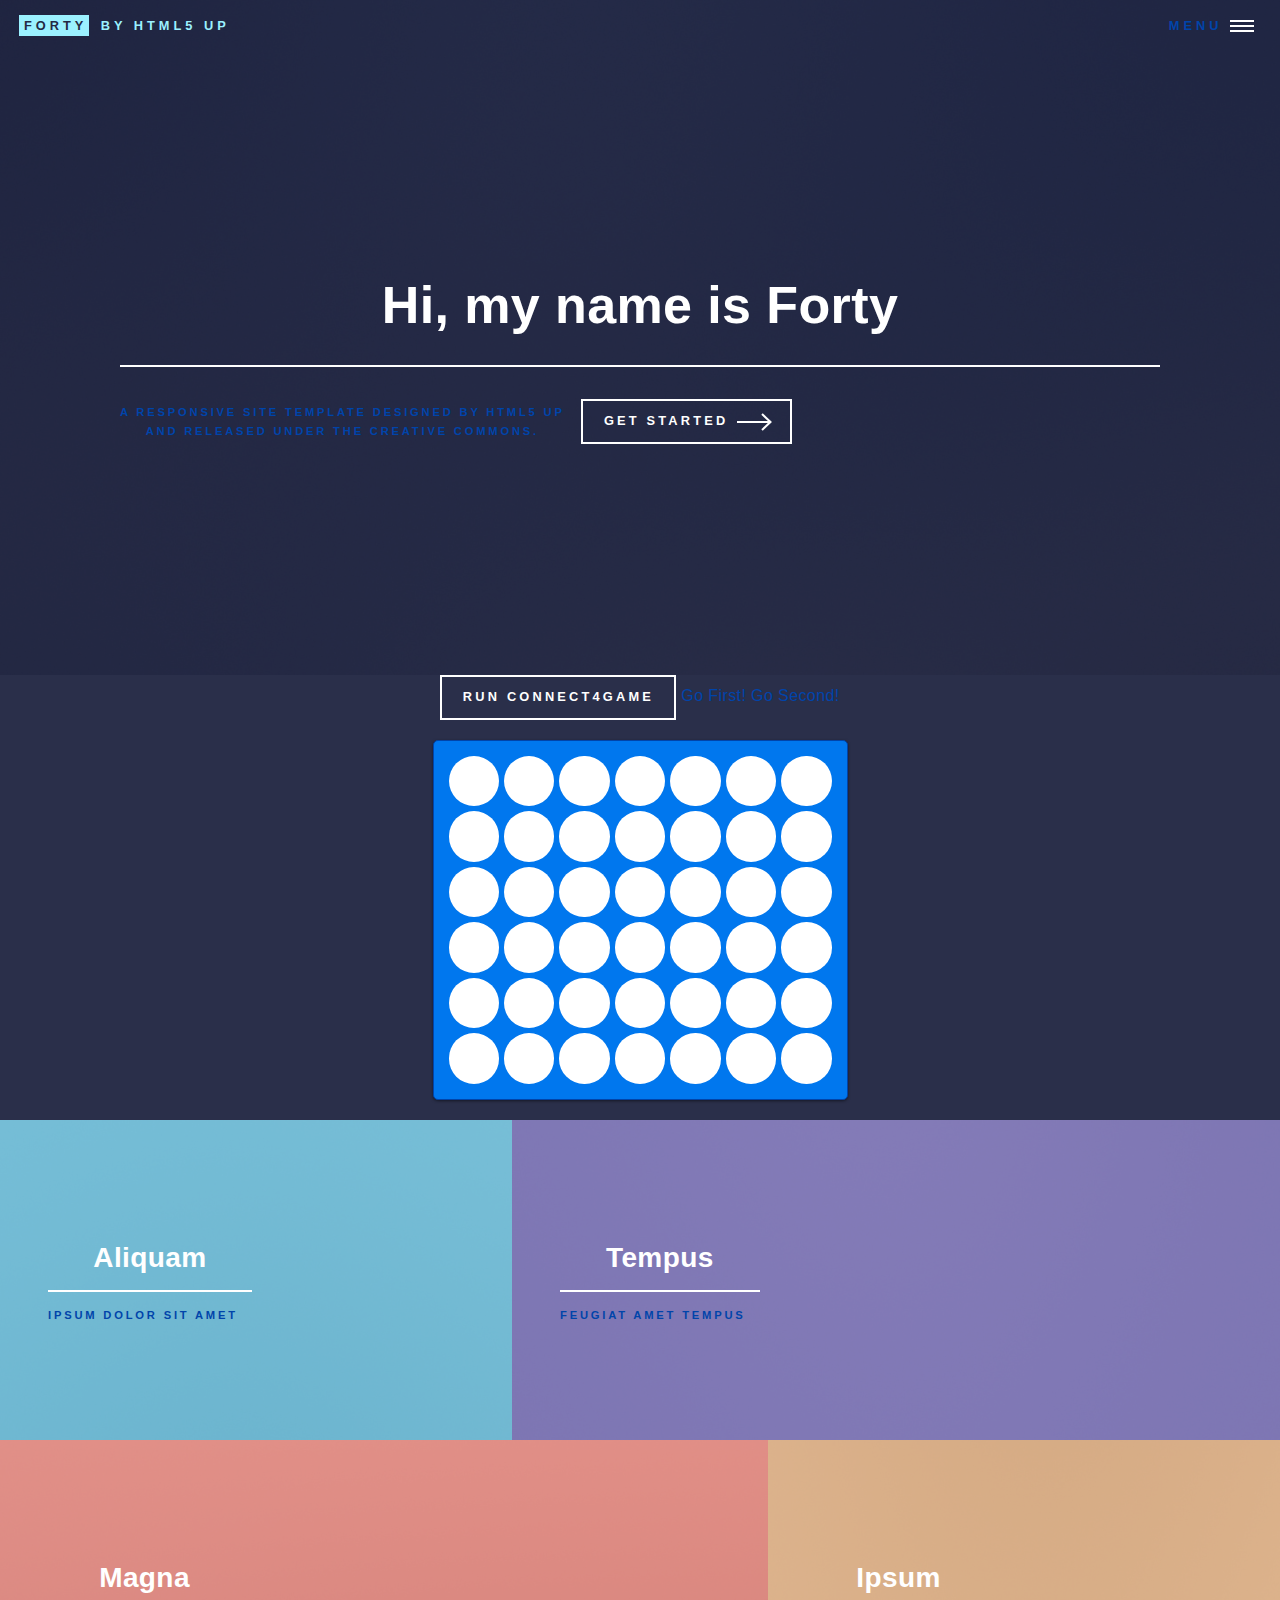
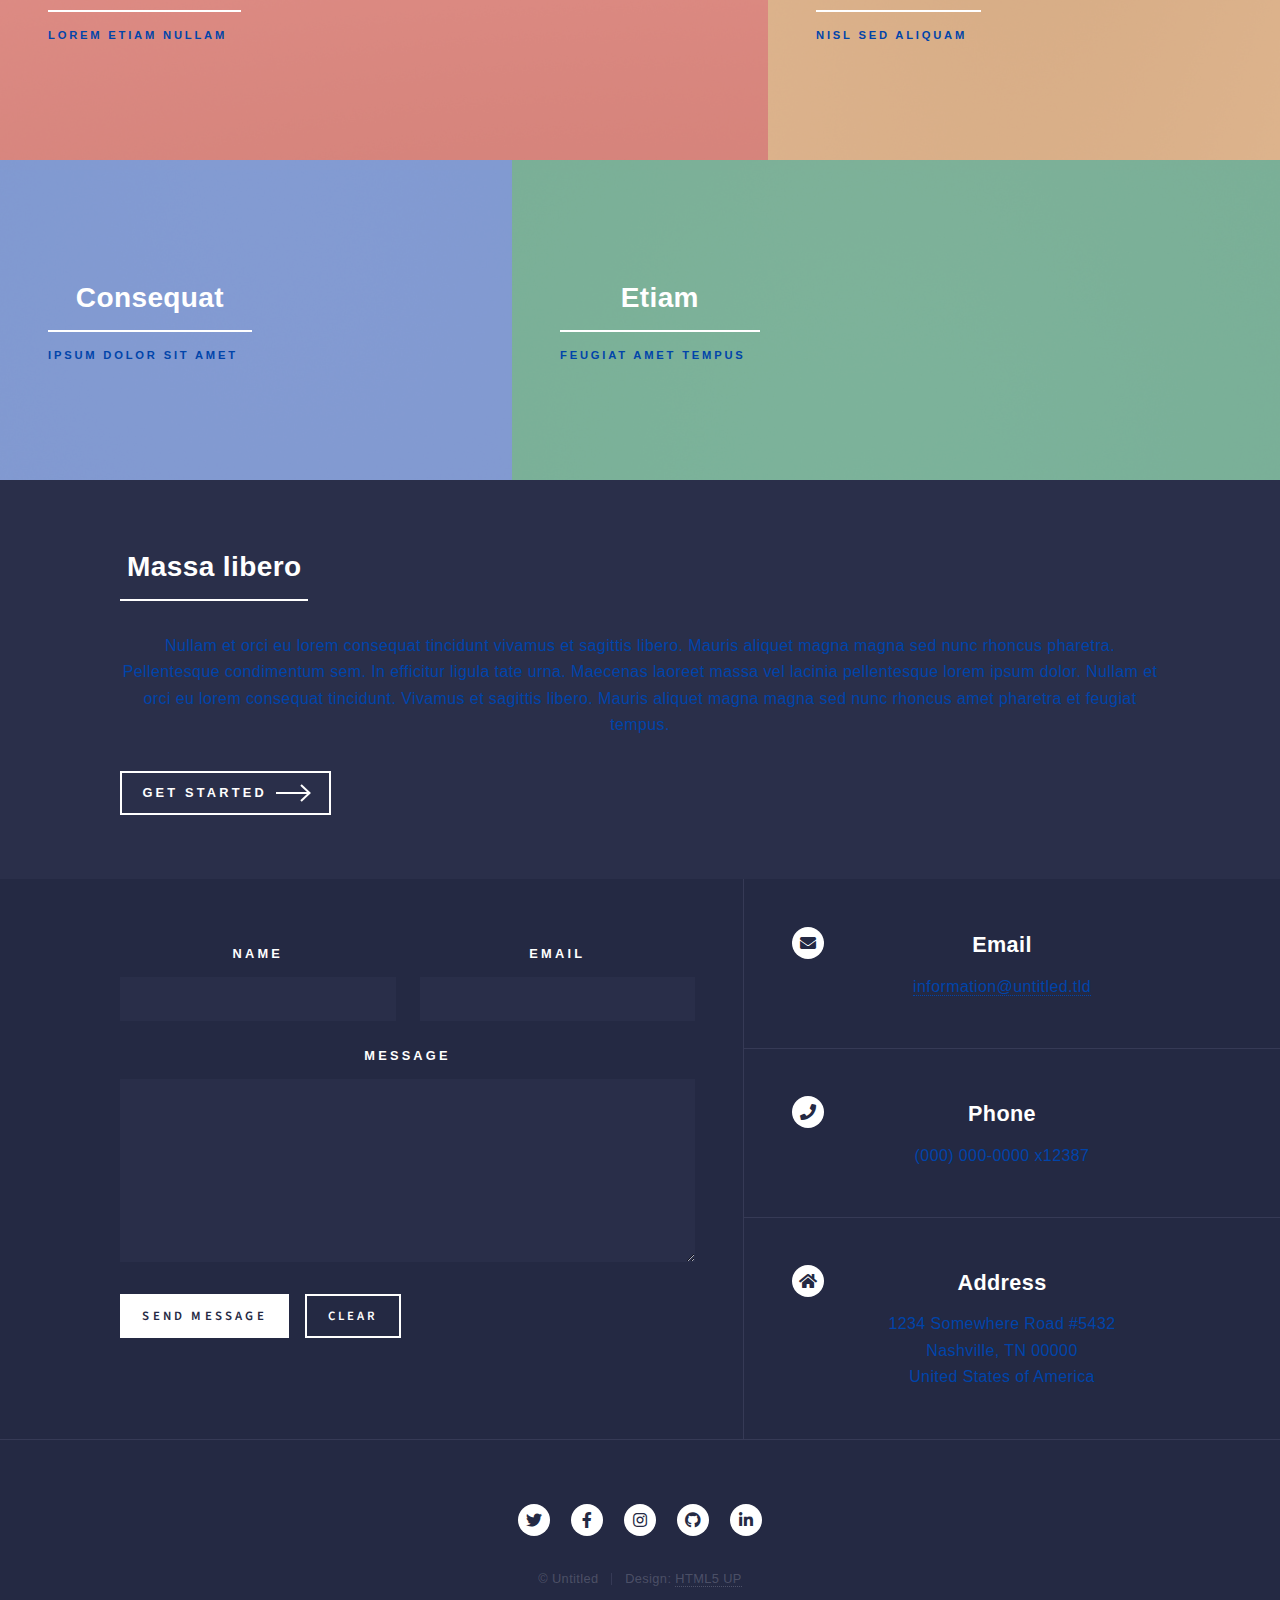
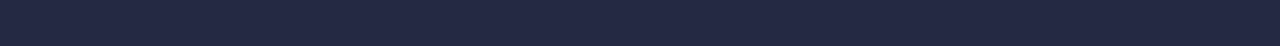
==== index.html @ 3d2efbec "trying to put connect4 in index too" ====
<!DOCTYPE HTML>
<!--
	Forty by HTML5 UP
	html5up.net | @ajlkn
	Free for personal and commercial use under the CCA 3.0 license (html5up.net/license)
-->
<html>
	<script type="text/javascript" src="connect4driver.js"></script>
	<script src="https://ajax.googleapis.com/ajax/libs/jquery/3.5.1/jquery.min.js"></script>
	<script> 
		$(function(){
		  $("#DivConnect4").load("connect4driver.html"); 
		});
		</script> 
	<head>
		<title>Forty by HTML5 UP</title>
		<meta charset="utf-8" />
		<meta name="viewport" content="width=device-width, initial-scale=1, user-scalable=no" />
		<link rel="stylesheet" href="assets/css/main.css" />
		<noscript><link rel="stylesheet" href="assets/css/noscript.css" /></noscript>
	</head>
	<body class="is-preload">

		<!-- Wrapper -->
			<div id="wrapper">

				<!-- Header -->
					<header id="header" class="alt">
						<a href="index.html" class="logo"><strong>Forty</strong> <span>by HTML5 UP</span></a>
						<nav>
							<a href="#menu">Menu</a>
						</nav>
					</header>

				<!-- Menu -->
					<nav id="menu">
						<ul class="links">
							<li><a href="index.html">Home</a></li>
							<li><a href="landing.html">Landing</a></li>
							<li><a href="generic.html">Generic</a></li>
							<li><a href="elements.html">Elements</a></li>
							<li><a href="connect4driver.html">Connect4</a></li>
						</ul>
						<ul class="actions stacked">
							<li><a href="#" class="button primary fit">Get Started</a></li>
							<li><a href="#" class="button fit">Log In</a></li>
						</ul>
					</nav>

				<!-- Banner -->
					<section id="banner" class="major">
						<div class="inner">
							<header class="major">
								<h1>Hi, my name is Forty</h1>
							</header>
							<div class="content">
								<p>A responsive site template designed by HTML5 UP<br />
								and released under the Creative Commons.</p>
								<ul class="actions">
									<li><a href="#one" class="button next scrolly">Get Started</a></li>
								</ul>
							</div>
						</div>
					</section>

				<!-- Main -->
					<div id="main">
						<div id="DivConnect4"></div>

						<!-- One -->
							<section id="one" class="tiles">
								<article>
									<span class="image">
										<img src="images/pic01.jpg" alt="" />
									</span>
									<header class="major">
										<h3><a href="landing.html" class="link">Aliquam</a></h3>
										<p>Ipsum dolor sit amet</p>
									</header>
								</article>
								<article>
									<span class="image">
										<img src="images/pic02.jpg" alt="" />
									</span>
									<header class="major">
										<h3><a href="landing.html" class="link">Tempus</a></h3>
										<p>feugiat amet tempus</p>
									</header>
								</article>
								<article>
									<span class="image">
										<img src="images/pic03.jpg" alt="" />
									</span>
									<header class="major">
										<h3><a href="landing.html" class="link">Magna</a></h3>
										<p>Lorem etiam nullam</p>
									</header>
								</article>
								<article>
									<span class="image">
										<img src="images/pic04.jpg" alt="" />
									</span>
									<header class="major">
										<h3><a href="landing.html" class="link">Ipsum</a></h3>
										<p>Nisl sed aliquam</p>
									</header>
								</article>
								<article>
									<span class="image">
										<img src="images/pic05.jpg" alt="" />
									</span>
									<header class="major">
										<h3><a href="landing.html" class="link">Consequat</a></h3>
										<p>Ipsum dolor sit amet</p>
									</header>
								</article>
								<article>
									<span class="image">
										<img src="images/pic06.jpg" alt="" />
									</span>
									<header class="major">
										<h3><a href="landing.html" class="link">Etiam</a></h3>
										<p>Feugiat amet tempus</p>
									</header>
								</article>
							</section>

						<!-- Two -->
							<section id="two">
								<div class="inner">
									<header class="major">
										<h2>Massa libero</h2>
									</header>
									<p>Nullam et orci eu lorem consequat tincidunt vivamus et sagittis libero. Mauris aliquet magna magna sed nunc rhoncus pharetra. Pellentesque condimentum sem. In efficitur ligula tate urna. Maecenas laoreet massa vel lacinia pellentesque lorem ipsum dolor. Nullam et orci eu lorem consequat tincidunt. Vivamus et sagittis libero. Mauris aliquet magna magna sed nunc rhoncus amet pharetra et feugiat tempus.</p>
									<ul class="actions">
										<li><a href="landing.html" class="button next">Get Started</a></li>
									</ul>
								</div>
							</section>

					</div>

				<!-- Contact -->
					<section id="contact">
						<div class="inner">
							<section>
								<form method="post" action="#">
									<div class="fields">
										<div class="field half">
											<label for="name">Name</label>
											<input type="text" name="name" id="name" />
										</div>
										<div class="field half">
											<label for="email">Email</label>
											<input type="text" name="email" id="email" />
										</div>
										<div class="field">
											<label for="message">Message</label>
											<textarea name="message" id="message" rows="6"></textarea>
										</div>
									</div>
									<ul class="actions">
										<li><input type="submit" value="Send Message" class="primary" /></li>
										<li><input type="reset" value="Clear" /></li>
									</ul>
								</form>
							</section>
							<section class="split">
								<section>
									<div class="contact-method">
										<span class="icon solid alt fa-envelope"></span>
										<h3>Email</h3>
										<a href="#">information@untitled.tld</a>
									</div>
								</section>
								<section>
									<div class="contact-method">
										<span class="icon solid alt fa-phone"></span>
										<h3>Phone</h3>
										<span>(000) 000-0000 x12387</span>
									</div>
								</section>
								<section>
									<div class="contact-method">
										<span class="icon solid alt fa-home"></span>
										<h3>Address</h3>
										<span>1234 Somewhere Road #5432<br />
										Nashville, TN 00000<br />
										United States of America</span>
									</div>
								</section>
							</section>
						</div>
					</section>

				<!-- Footer -->
					<footer id="footer">
						<div class="inner">
							<ul class="icons">
								<li><a href="#" class="icon brands alt fa-twitter"><span class="label">Twitter</span></a></li>
								<li><a href="#" class="icon brands alt fa-facebook-f"><span class="label">Facebook</span></a></li>
								<li><a href="#" class="icon brands alt fa-instagram"><span class="label">Instagram</span></a></li>
								<li><a href="#" class="icon brands alt fa-github"><span class="label">GitHub</span></a></li>
								<li><a href="#" class="icon brands alt fa-linkedin-in"><span class="label">LinkedIn</span></a></li>
							</ul>
							<ul class="copyright">
								<li>&copy; Untitled</li><li>Design: <a href="https://html5up.net">HTML5 UP</a></li>
							</ul>
						</div>
					</footer>

			</div>

		<!-- Scripts -->
			<script src="assets/js/jquery.min.js"></script>
			<script src="assets/js/jquery.scrolly.min.js"></script>
			<script src="assets/js/jquery.scrollex.min.js"></script>
			<script src="assets/js/browser.min.js"></script>
			<script src="assets/js/breakpoints.min.js"></script>
			<script src="assets/js/util.js"></script>
			<script src="assets/js/main.js"></script>

	</body>
</html>
---- assets/css/main.css ----
@import url(fontawesome-all.min.css);
@import url("https://fonts.googleapis.com/css?family=Source+Sans+Pro:300,300italic,600,600italic");

/*
	Forty by HTML5 UP
	html5up.net | @ajlkn
	Free for personal and commercial use under the CCA 3.0 license (html5up.net/license)
*/

html, body, div, span, applet, object,
iframe, h1, h2, h3, h4, h5, h6, p, blockquote,
pre, a, abbr, acronym, address, big, cite,
code, del, dfn, em, img, ins, kbd, q, s, samp,
small, strike, strong, sub, sup, tt, var, b,
u, i, center, dl, dt, dd, ol, ul, li, fieldset,
form, label, legend, table, caption, tbody,
tfoot, thead, tr, th, td, article, aside,
canvas, details, embed, figure, figcaption,
footer, header, hgroup, menu, nav, output, ruby,
section, summary, time, mark, audio, video {
	margin: 0;
	padding: 0;
	border: 0;
	font-size: 100%;
	font: inherit;
	vertical-align: baseline;}

article, aside, details, figcaption, figure,
footer, header, hgroup, menu, nav, section {
	display: block;}

body {
	line-height: 1;
}

ol, ul {
	list-style: none;
}

blockquote, q {
	quotes: none;
}

	blockquote:before, blockquote:after, q:before, q:after {
		content: '';
		content: none;
	}

table {
	border-collapse: collapse;
	border-spacing: 0;
}

body {
	-webkit-text-size-adjust: none;
}

mark {
	background-color: transparent;
	color: inherit;
}

input::-moz-focus-inner {
	border: 0;
	padding: 0;
}

input, select, textarea {
	-moz-appearance: none;
	-webkit-appearance: none;
	-ms-appearance: none;
	appearance: none;
}

/* Basic */

	@-ms-viewport {
		width: device-width;
	}

	body {
		-ms-overflow-style: scrollbar;
	}

	@media screen and (max-width: 480px) {

		html, body {
			min-width: 320px;
		}

	}

	html {
		box-sizing: border-box;
	}

	*, *:before, *:after {
		box-sizing: inherit;
	}

	body {
		background: #242943;
	}

		body.is-preload *, body.is-preload *:before, body.is-preload *:after {
			-moz-animation: none !important;
			-webkit-animation: none !important;
			-ms-animation: none !important;
			animation: none !important;
			-moz-transition: none !important;
			-webkit-transition: none !important;
			-ms-transition: none !important;
			transition: none !important;
		}

/* Type */

	body, input, select, textarea {
		color: #ffffff;
		font-family: "Source Sans Pro", Helvetica, sans-serif;
		font-size: 17pt;
		font-weight: 300;
		letter-spacing: 0.025em;
		line-height: 1.65;
	}

		@media screen and (max-width: 1680px) {

			body, input, select, textarea {
				font-size: 14pt;
			}

		}

		@media screen and (max-width: 1280px) {

			body, input, select, textarea {
				font-size: 12pt;
			}

		}

		@media screen and (max-width: 360px) {

			body, input, select, textarea {
				font-size: 11pt;
			}

		}

	a {
		-moz-transition: color 0.2s ease-in-out, border-bottom-color 0.2s ease-in-out;
		-webkit-transition: color 0.2s ease-in-out, border-bottom-color 0.2s ease-in-out;
		-ms-transition: color 0.2s ease-in-out, border-bottom-color 0.2s ease-in-out;
		transition: color 0.2s ease-in-out, border-bottom-color 0.2s ease-in-out;
		border-bottom: dotted 1px;
		color: inherit;
		text-decoration: none;
	}

		a:hover {
			border-bottom-color: transparent;
			color: #9bf1ff !important;
		}

		a:active {
			color: #53e3fb !important;
		}

	strong, b {
		color: #ffffff;
		font-weight: 600;
	}

	em, i {
		font-style: italic;
	}

	p {
		margin: 0 0 2em 0;
	}

	h1, h2, h3, h4, h5, h6 {
		color: #ffffff;
		font-weight: 600;
		line-height: 1.65;
		margin: 0 0 1em 0;
	}

		h1 a, h2 a, h3 a, h4 a, h5 a, h6 a {
			color: inherit;
			border-bottom: 0;
		}

	h1 {
		font-size: 2.5em;
	}

	h2 {
		font-size: 1.75em;
	}

	h3 {
		font-size: 1.35em;
	}

	h4 {
		font-size: 1.1em;
	}

	h5 {
		font-size: 0.9em;
	}

	h6 {
		font-size: 0.7em;
	}

	@media screen and (max-width: 736px) {

		h1 {
			font-size: 2em;
		}

		h2 {
			font-size: 1.5em;
		}

		h3 {
			font-size: 1.25em;
		}

	}

	sub {
		font-size: 0.8em;
		position: relative;
		top: 0.5em;
	}

	sup {
		font-size: 0.8em;
		position: relative;
		top: -0.5em;
	}

	blockquote {
		border-left: solid 4px rgba(212, 212, 255, 0.1);
		font-style: italic;
		margin: 0 0 2em 0;
		padding: 0.5em 0 0.5em 2em;
	}

	code {
		background: rgba(212, 212, 255, 0.035);
		font-family: "Courier New", monospace;
		font-size: 0.9em;
		margin: 0 0.25em;
		padding: 0.25em 0.65em;
	}

	pre {
		-webkit-overflow-scrolling: touch;
		font-family: "Courier New", monospace;
		font-size: 0.9em;
		margin: 0 0 2em 0;
	}

		pre code {
			display: block;
			line-height: 1.75;
			padding: 1em 1.5em;
			overflow-x: auto;
		}

	hr {
		border: 0;
		border-bottom: solid 1px rgba(212, 212, 255, 0.1);
		margin: 2em 0;
	}

		hr.major {
			margin: 3em 0;
		}

	.align-left {
		text-align: left;
	}

	.align-center {
		text-align: center;
	}

	.align-right {
		text-align: right;
	}

/* Row */

	.row {
		display: flex;
		flex-wrap: wrap;
		box-sizing: border-box;
		align-items: stretch;
	}

		.row > * {
			box-sizing: border-box;
		}

		.row.gtr-uniform > * > :last-child {
			margin-bottom: 0;
		}

		.row.aln-left {
			justify-content: flex-start;
		}

		.row.aln-center {
			justify-content: center;
		}

		.row.aln-right {
			justify-content: flex-end;
		}

		.row.aln-top {
			align-items: flex-start;
		}

		.row.aln-middle {
			align-items: center;
		}

		.row.aln-bottom {
			align-items: flex-end;
		}

		.row > .imp {
			order: -1;
		}

		.row > .col-1 {
			width: 8.33333%;
		}

		.row > .off-1 {
			margin-left: 8.33333%;
		}

		.row > .col-2 {
			width: 16.66667%;
		}

		.row > .off-2 {
			margin-left: 16.66667%;
		}

		.row > .col-3 {
			width: 25%;
		}

		.row > .off-3 {
			margin-left: 25%;
		}

		.row > .col-4 {
			width: 33.33333%;
		}

		.row > .off-4 {
			margin-left: 33.33333%;
		}

		.row > .col-5 {
			width: 41.66667%;
		}

		.row > .off-5 {
			margin-left: 41.66667%;
		}

		.row > .col-6 {
			width: 50%;
		}

		.row > .off-6 {
			margin-left: 50%;
		}

		.row > .col-7 {
			width: 58.33333%;
		}

		.row > .off-7 {
			margin-left: 58.33333%;
		}

		.row > .col-8 {
			width: 66.66667%;
		}

		.row > .off-8 {
			margin-left: 66.66667%;
		}

		.row > .col-9 {
			width: 75%;
		}

		.row > .off-9 {
			margin-left: 75%;
		}

		.row > .col-10 {
			width: 83.33333%;
		}

		.row > .off-10 {
			margin-left: 83.33333%;
		}

		.row > .col-11 {
			width: 91.66667%;
		}

		.row > .off-11 {
			margin-left: 91.66667%;
		}

		.row > .col-12 {
			width: 100%;
		}

		.row > .off-12 {
			margin-left: 100%;
		}

		.row.gtr-0 {
			margin-top: 0;
			margin-left: 0em;
		}

			.row.gtr-0 > * {
				padding: 0 0 0 0em;
			}

			.row.gtr-0.gtr-uniform {
				margin-top: 0em;
			}

				.row.gtr-0.gtr-uniform > * {
					padding-top: 0em;
				}

		.row.gtr-25 {
			margin-top: 0;
			margin-left: -0.5em;
		}

			.row.gtr-25 > * {
				padding: 0 0 0 0.5em;
			}

			.row.gtr-25.gtr-uniform {
				margin-top: -0.5em;
			}

				.row.gtr-25.gtr-uniform > * {
					padding-top: 0.5em;
				}

		.row.gtr-50 {
			margin-top: 0;
			margin-left: -1em;
		}

			.row.gtr-50 > * {
				padding: 0 0 0 1em;
			}

			.row.gtr-50.gtr-uniform {
				margin-top: -1em;
			}

				.row.gtr-50.gtr-uniform > * {
					padding-top: 1em;
				}

		.row {
			margin-top: 0;
			margin-left: -2em;
		}

			.row > * {
				padding: 0 0 0 2em;
			}

			.row.gtr-uniform {
				margin-top: -2em;
			}

				.row.gtr-uniform > * {
					padding-top: 2em;
				}

		.row.gtr-150 {
			margin-top: 0;
			margin-left: -3em;
		}

			.row.gtr-150 > * {
				padding: 0 0 0 3em;
			}

			.row.gtr-150.gtr-uniform {
				margin-top: -3em;
			}

				.row.gtr-150.gtr-uniform > * {
					padding-top: 3em;
				}

		.row.gtr-200 {
			margin-top: 0;
			margin-left: -4em;
		}

			.row.gtr-200 > * {
				padding: 0 0 0 4em;
			}

			.row.gtr-200.gtr-uniform {
				margin-top: -4em;
			}

				.row.gtr-200.gtr-uniform > * {
					padding-top: 4em;
				}

		@media screen and (max-width: 1680px) {

			.row {
				display: flex;
				flex-wrap: wrap;
				box-sizing: border-box;
				align-items: stretch;
			}

				.row > * {
					box-sizing: border-box;
				}

				.row.gtr-uniform > * > :last-child {
					margin-bottom: 0;
				}

				.row.aln-left {
					justify-content: flex-start;
				}

				.row.aln-center {
					justify-content: center;
				}

				.row.aln-right {
					justify-content: flex-end;
				}

				.row.aln-top {
					align-items: flex-start;
				}

				.row.aln-middle {
					align-items: center;
				}

				.row.aln-bottom {
					align-items: flex-end;
				}

				.row > .imp-xlarge {
					order: -1;
				}

				.row > .col-1-xlarge {
					width: 8.33333%;
				}

				.row > .off-1-xlarge {
					margin-left: 8.33333%;
				}

				.row > .col-2-xlarge {
					width: 16.66667%;
				}

				.row > .off-2-xlarge {
					margin-left: 16.66667%;
				}

				.row > .col-3-xlarge {
					width: 25%;
				}

				.row > .off-3-xlarge {
					margin-left: 25%;
				}

				.row > .col-4-xlarge {
					width: 33.33333%;
				}

				.row > .off-4-xlarge {
					margin-left: 33.33333%;
				}

				.row > .col-5-xlarge {
					width: 41.66667%;
				}

				.row > .off-5-xlarge {
					margin-left: 41.66667%;
				}

				.row > .col-6-xlarge {
					width: 50%;
				}

				.row > .off-6-xlarge {
					margin-left: 50%;
				}

				.row > .col-7-xlarge {
					width: 58.33333%;
				}

				.row > .off-7-xlarge {
					margin-left: 58.33333%;
				}

				.row > .col-8-xlarge {
					width: 66.66667%;
				}

				.row > .off-8-xlarge {
					margin-left: 66.66667%;
				}

				.row > .col-9-xlarge {
					width: 75%;
				}

				.row > .off-9-xlarge {
					margin-left: 75%;
				}

				.row > .col-10-xlarge {
					width: 83.33333%;
				}

				.row > .off-10-xlarge {
					margin-left: 83.33333%;
				}

				.row > .col-11-xlarge {
					width: 91.66667%;
				}

				.row > .off-11-xlarge {
					margin-left: 91.66667%;
				}

				.row > .col-12-xlarge {
					width: 100%;
				}

				.row > .off-12-xlarge {
					margin-left: 100%;
				}

				.row.gtr-0 {
					margin-top: 0;
					margin-left: 0em;
				}

					.row.gtr-0 > * {
						padding: 0 0 0 0em;
					}

					.row.gtr-0.gtr-uniform {
						margin-top: 0em;
					}

						.row.gtr-0.gtr-uniform > * {
							padding-top: 0em;
						}

				.row.gtr-25 {
					margin-top: 0;
					margin-left: -0.5em;
				}

					.row.gtr-25 > * {
						padding: 0 0 0 0.5em;
					}

					.row.gtr-25.gtr-uniform {
						margin-top: -0.5em;
					}

						.row.gtr-25.gtr-uniform > * {
							padding-top: 0.5em;
						}

				.row.gtr-50 {
					margin-top: 0;
					margin-left: -1em;
				}

					.row.gtr-50 > * {
						padding: 0 0 0 1em;
					}

					.row.gtr-50.gtr-uniform {
						margin-top: -1em;
					}

						.row.gtr-50.gtr-uniform > * {
							padding-top: 1em;
						}

				.row {
					margin-top: 0;
					margin-left: -2em;
				}

					.row > * {
						padding: 0 0 0 2em;
					}

					.row.gtr-uniform {
						margin-top: -2em;
					}

						.row.gtr-uniform > * {
							padding-top: 2em;
						}

				.row.gtr-150 {
					margin-top: 0;
					margin-left: -3em;
				}

					.row.gtr-150 > * {
						padding: 0 0 0 3em;
					}

					.row.gtr-150.gtr-uniform {
						margin-top: -3em;
					}

						.row.gtr-150.gtr-uniform > * {
							padding-top: 3em;
						}

				.row.gtr-200 {
					margin-top: 0;
					margin-left: -4em;
				}

					.row.gtr-200 > * {
						padding: 0 0 0 4em;
					}

					.row.gtr-200.gtr-uniform {
						margin-top: -4em;
					}

						.row.gtr-200.gtr-uniform > * {
							padding-top: 4em;
						}

		}

		@media screen and (max-width: 1280px) {

			.row {
				display: flex;
				flex-wrap: wrap;
				box-sizing: border-box;
				align-items: stretch;
			}

				.row > * {
					box-sizing: border-box;
				}

				.row.gtr-uniform > * > :last-child {
					margin-bottom: 0;
				}

				.row.aln-left {
					justify-content: flex-start;
				}

				.row.aln-center {
					justify-content: center;
				}

				.row.aln-right {
					justify-content: flex-end;
				}

				.row.aln-top {
					align-items: flex-start;
				}

				.row.aln-middle {
					align-items: center;
				}

				.row.aln-bottom {
					align-items: flex-end;
				}

				.row > .imp-large {
					order: -1;
				}

				.row > .col-1-large {
					width: 8.33333%;
				}

				.row > .off-1-large {
					margin-left: 8.33333%;
				}

				.row > .col-2-large {
					width: 16.66667%;
				}

				.row > .off-2-large {
					margin-left: 16.66667%;
				}

				.row > .col-3-large {
					width: 25%;
				}

				.row > .off-3-large {
					margin-left: 25%;
				}

				.row > .col-4-large {
					width: 33.33333%;
				}

				.row > .off-4-large {
					margin-left: 33.33333%;
				}

				.row > .col-5-large {
					width: 41.66667%;
				}

				.row > .off-5-large {
					margin-left: 41.66667%;
				}

				.row > .col-6-large {
					width: 50%;
				}

				.row > .off-6-large {
					margin-left: 50%;
				}

				.row > .col-7-large {
					width: 58.33333%;
				}

				.row > .off-7-large {
					margin-left: 58.33333%;
				}

				.row > .col-8-large {
					width: 66.66667%;
				}

				.row > .off-8-large {
					margin-left: 66.66667%;
				}

				.row > .col-9-large {
					width: 75%;
				}

				.row > .off-9-large {
					margin-left: 75%;
				}

				.row > .col-10-large {
					width: 83.33333%;
				}

				.row > .off-10-large {
					margin-left: 83.33333%;
				}

				.row > .col-11-large {
					width: 91.66667%;
				}

				.row > .off-11-large {
					margin-left: 91.66667%;
				}

				.row > .col-12-large {
					width: 100%;
				}

				.row > .off-12-large {
					margin-left: 100%;
				}

				.row.gtr-0 {
					margin-top: 0;
					margin-left: 0em;
				}

					.row.gtr-0 > * {
						padding: 0 0 0 0em;
					}

					.row.gtr-0.gtr-uniform {
						margin-top: 0em;
					}

						.row.gtr-0.gtr-uniform > * {
							padding-top: 0em;
						}

				.row.gtr-25 {
					margin-top: 0;
					margin-left: -0.375em;
				}

					.row.gtr-25 > * {
						padding: 0 0 0 0.375em;
					}

					.row.gtr-25.gtr-uniform {
						margin-top: -0.375em;
					}

						.row.gtr-25.gtr-uniform > * {
							padding-top: 0.375em;
						}

				.row.gtr-50 {
					margin-top: 0;
					margin-left: -0.75em;
				}

					.row.gtr-50 > * {
						padding: 0 0 0 0.75em;
					}

					.row.gtr-50.gtr-uniform {
						margin-top: -0.75em;
					}

						.row.gtr-50.gtr-uniform > * {
							padding-top: 0.75em;
						}

				.row {
					margin-top: 0;
					margin-left: -1.5em;
				}

					.row > * {
						padding: 0 0 0 1.5em;
					}

					.row.gtr-uniform {
						margin-top: -1.5em;
					}

						.row.gtr-uniform > * {
							padding-top: 1.5em;
						}

				.row.gtr-150 {
					margin-top: 0;
					margin-left: -2.25em;
				}

					.row.gtr-150 > * {
						padding: 0 0 0 2.25em;
					}

					.row.gtr-150.gtr-uniform {
						margin-top: -2.25em;
					}

						.row.gtr-150.gtr-uniform > * {
							padding-top: 2.25em;
						}

				.row.gtr-200 {
					margin-top: 0;
					margin-left: -3em;
				}

					.row.gtr-200 > * {
						padding: 0 0 0 3em;
					}

					.row.gtr-200.gtr-uniform {
						margin-top: -3em;
					}

						.row.gtr-200.gtr-uniform > * {
							padding-top: 3em;
						}

		}

		@media screen and (max-width: 980px) {

			.row {
				display: flex;
				flex-wrap: wrap;
				box-sizing: border-box;
				align-items: stretch;
			}

				.row > * {
					box-sizing: border-box;
				}

				.row.gtr-uniform > * > :last-child {
					margin-bottom: 0;
				}

				.row.aln-left {
					justify-content: flex-start;
				}

				.row.aln-center {
					justify-content: center;
				}

				.row.aln-right {
					justify-content: flex-end;
				}

				.row.aln-top {
					align-items: flex-start;
				}

				.row.aln-middle {
					align-items: center;
				}

				.row.aln-bottom {
					align-items: flex-end;
				}

				.row > .imp-medium {
					order: -1;
				}

				.row > .col-1-medium {
					width: 8.33333%;
				}

				.row > .off-1-medium {
					margin-left: 8.33333%;
				}

				.row > .col-2-medium {
					width: 16.66667%;
				}

				.row > .off-2-medium {
					margin-left: 16.66667%;
				}

				.row > .col-3-medium {
					width: 25%;
				}

				.row > .off-3-medium {
					margin-left: 25%;
				}

				.row > .col-4-medium {
					width: 33.33333%;
				}

				.row > .off-4-medium {
					margin-left: 33.33333%;
				}

				.row > .col-5-medium {
					width: 41.66667%;
				}

				.row > .off-5-medium {
					margin-left: 41.66667%;
				}

				.row > .col-6-medium {
					width: 50%;
				}

				.row > .off-6-medium {
					margin-left: 50%;
				}

				.row > .col-7-medium {
					width: 58.33333%;
				}

				.row > .off-7-medium {
					margin-left: 58.33333%;
				}

				.row > .col-8-medium {
					width: 66.66667%;
				}

				.row > .off-8-medium {
					margin-left: 66.66667%;
				}

				.row > .col-9-medium {
					width: 75%;
				}

				.row > .off-9-medium {
					margin-left: 75%;
				}

				.row > .col-10-medium {
					width: 83.33333%;
				}

				.row > .off-10-medium {
					margin-left: 83.33333%;
				}

				.row > .col-11-medium {
					width: 91.66667%;
				}

				.row > .off-11-medium {
					margin-left: 91.66667%;
				}

				.row > .col-12-medium {
					width: 100%;
				}

				.row > .off-12-medium {
					margin-left: 100%;
				}

				.row.gtr-0 {
					margin-top: 0;
					margin-left: 0em;
				}

					.row.gtr-0 > * {
						padding: 0 0 0 0em;
					}

					.row.gtr-0.gtr-uniform {
						margin-top: 0em;
					}

						.row.gtr-0.gtr-uniform > * {
							padding-top: 0em;
						}

				.row.gtr-25 {
					margin-top: 0;
					margin-left: -0.375em;
				}

					.row.gtr-25 > * {
						padding: 0 0 0 0.375em;
					}

					.row.gtr-25.gtr-uniform {
						margin-top: -0.375em;
					}

						.row.gtr-25.gtr-uniform > * {
							padding-top: 0.375em;
						}

				.row.gtr-50 {
					margin-top: 0;
					margin-left: -0.75em;
				}

					.row.gtr-50 > * {
						padding: 0 0 0 0.75em;
					}

					.row.gtr-50.gtr-uniform {
						margin-top: -0.75em;
					}

						.row.gtr-50.gtr-uniform > * {
							padding-top: 0.75em;
						}

				.row {
					margin-top: 0;
					margin-left: -1.5em;
				}

					.row > * {
						padding: 0 0 0 1.5em;
					}

					.row.gtr-uniform {
						margin-top: -1.5em;
					}

						.row.gtr-uniform > * {
							padding-top: 1.5em;
						}

				.row.gtr-150 {
					margin-top: 0;
					margin-left: -2.25em;
				}

					.row.gtr-150 > * {
						padding: 0 0 0 2.25em;
					}

					.row.gtr-150.gtr-uniform {
						margin-top: -2.25em;
					}

						.row.gtr-150.gtr-uniform > * {
							padding-top: 2.25em;
						}

				.row.gtr-200 {
					margin-top: 0;
					margin-left: -3em;
				}

					.row.gtr-200 > * {
						padding: 0 0 0 3em;
					}

					.row.gtr-200.gtr-uniform {
						margin-top: -3em;
					}

						.row.gtr-200.gtr-uniform > * {
							padding-top: 3em;
						}

		}

		@media screen and (max-width: 736px) {

			.row {
				display: flex;
				flex-wrap: wrap;
				box-sizing: border-box;
				align-items: stretch;
			}

				.row > * {
					box-sizing: border-box;
				}

				.row.gtr-uniform > * > :last-child {
					margin-bottom: 0;
				}

				.row.aln-left {
					justify-content: flex-start;
				}

				.row.aln-center {
					justify-content: center;
				}

				.row.aln-right {
					justify-content: flex-end;
				}

				.row.aln-top {
					align-items: flex-start;
				}

				.row.aln-middle {
					align-items: center;
				}

				.row.aln-bottom {
					align-items: flex-end;
				}

				.row > .imp-small {
					order: -1;
				}

				.row > .col-1-small {
					width: 8.33333%;
				}

				.row > .off-1-small {
					margin-left: 8.33333%;
				}

				.row > .col-2-small {
					width: 16.66667%;
				}

				.row > .off-2-small {
					margin-left: 16.66667%;
				}

				.row > .col-3-small {
					width: 25%;
				}

				.row > .off-3-small {
					margin-left: 25%;
				}

				.row > .col-4-small {
					width: 33.33333%;
				}

				.row > .off-4-small {
					margin-left: 33.33333%;
				}

				.row > .col-5-small {
					width: 41.66667%;
				}

				.row > .off-5-small {
					margin-left: 41.66667%;
				}

				.row > .col-6-small {
					width: 50%;
				}

				.row > .off-6-small {
					margin-left: 50%;
				}

				.row > .col-7-small {
					width: 58.33333%;
				}

				.row > .off-7-small {
					margin-left: 58.33333%;
				}

				.row > .col-8-small {
					width: 66.66667%;
				}

				.row > .off-8-small {
					margin-left: 66.66667%;
				}

				.row > .col-9-small {
					width: 75%;
				}

				.row > .off-9-small {
					margin-left: 75%;
				}

				.row > .col-10-small {
					width: 83.33333%;
				}

				.row > .off-10-small {
					margin-left: 83.33333%;
				}

				.row > .col-11-small {
					width: 91.66667%;
				}

				.row > .off-11-small {
					margin-left: 91.66667%;
				}

				.row > .col-12-small {
					width: 100%;
				}

				.row > .off-12-small {
					margin-left: 100%;
				}

				.row.gtr-0 {
					margin-top: 0;
					margin-left: 0em;
				}

					.row.gtr-0 > * {
						padding: 0 0 0 0em;
					}

					.row.gtr-0.gtr-uniform {
						margin-top: 0em;
					}

						.row.gtr-0.gtr-uniform > * {
							padding-top: 0em;
						}

				.row.gtr-25 {
					margin-top: 0;
					margin-left: -0.3125em;
				}

					.row.gtr-25 > * {
						padding: 0 0 0 0.3125em;
					}

					.row.gtr-25.gtr-uniform {
						margin-top: -0.3125em;
					}

						.row.gtr-25.gtr-uniform > * {
							padding-top: 0.3125em;
						}

				.row.gtr-50 {
					margin-top: 0;
					margin-left: -0.625em;
				}

					.row.gtr-50 > * {
						padding: 0 0 0 0.625em;
					}

					.row.gtr-50.gtr-uniform {
						margin-top: -0.625em;
					}

						.row.gtr-50.gtr-uniform > * {
							padding-top: 0.625em;
						}

				.row {
					margin-top: 0;
					margin-left: -1.25em;
				}

					.row > * {
						padding: 0 0 0 1.25em;
					}

					.row.gtr-uniform {
						margin-top: -1.25em;
					}

						.row.gtr-uniform > * {
							padding-top: 1.25em;
						}

				.row.gtr-150 {
					margin-top: 0;
					margin-left: -1.875em;
				}

					.row.gtr-150 > * {
						padding: 0 0 0 1.875em;
					}

					.row.gtr-150.gtr-uniform {
						margin-top: -1.875em;
					}

						.row.gtr-150.gtr-uniform > * {
							padding-top: 1.875em;
						}

				.row.gtr-200 {
					margin-top: 0;
					margin-left: -2.5em;
				}

					.row.gtr-200 > * {
						padding: 0 0 0 2.5em;
					}

					.row.gtr-200.gtr-uniform {
						margin-top: -2.5em;
					}

						.row.gtr-200.gtr-uniform > * {
							padding-top: 2.5em;
						}

		}

		@media screen and (max-width: 480px) {

			.row {
				display: flex;
				flex-wrap: wrap;
				box-sizing: border-box;
				align-items: stretch;
			}

				.row > * {
					box-sizing: border-box;
				}

				.row.gtr-uniform > * > :last-child {
					margin-bottom: 0;
				}

				.row.aln-left {
					justify-content: flex-start;
				}

				.row.aln-center {
					justify-content: center;
				}

				.row.aln-right {
					justify-content: flex-end;
				}

				.row.aln-top {
					align-items: flex-start;
				}

				.row.aln-middle {
					align-items: center;
				}

				.row.aln-bottom {
					align-items: flex-end;
				}

				.row > .imp-xsmall {
					order: -1;
				}

				.row > .col-1-xsmall {
					width: 8.33333%;
				}

				.row > .off-1-xsmall {
					margin-left: 8.33333%;
				}

				.row > .col-2-xsmall {
					width: 16.66667%;
				}

				.row > .off-2-xsmall {
					margin-left: 16.66667%;
				}

				.row > .col-3-xsmall {
					width: 25%;
				}

				.row > .off-3-xsmall {
					margin-left: 25%;
				}

				.row > .col-4-xsmall {
					width: 33.33333%;
				}

				.row > .off-4-xsmall {
					margin-left: 33.33333%;
				}

				.row > .col-5-xsmall {
					width: 41.66667%;
				}

				.row > .off-5-xsmall {
					margin-left: 41.66667%;
				}

				.row > .col-6-xsmall {
					width: 50%;
				}

				.row > .off-6-xsmall {
					margin-left: 50%;
				}

				.row > .col-7-xsmall {
					width: 58.33333%;
				}

				.row > .off-7-xsmall {
					margin-left: 58.33333%;
				}

				.row > .col-8-xsmall {
					width: 66.66667%;
				}

				.row > .off-8-xsmall {
					margin-left: 66.66667%;
				}

				.row > .col-9-xsmall {
					width: 75%;
				}

				.row > .off-9-xsmall {
					margin-left: 75%;
				}

				.row > .col-10-xsmall {
					width: 83.33333%;
				}

				.row > .off-10-xsmall {
					margin-left: 83.33333%;
				}

				.row > .col-11-xsmall {
					width: 91.66667%;
				}

				.row > .off-11-xsmall {
					margin-left: 91.66667%;
				}

				.row > .col-12-xsmall {
					width: 100%;
				}

				.row > .off-12-xsmall {
					margin-left: 100%;
				}

				.row.gtr-0 {
					margin-top: 0;
					margin-left: 0em;
				}

					.row.gtr-0 > * {
						padding: 0 0 0 0em;
					}

					.row.gtr-0.gtr-uniform {
						margin-top: 0em;
					}

						.row.gtr-0.gtr-uniform > * {
							padding-top: 0em;
						}

				.row.gtr-25 {
					margin-top: 0;
					margin-left: -0.3125em;
				}

					.row.gtr-25 > * {
						padding: 0 0 0 0.3125em;
					}

					.row.gtr-25.gtr-uniform {
						margin-top: -0.3125em;
					}

						.row.gtr-25.gtr-uniform > * {
							padding-top: 0.3125em;
						}

				.row.gtr-50 {
					margin-top: 0;
					margin-left: -0.625em;
				}

					.row.gtr-50 > * {
						padding: 0 0 0 0.625em;
					}

					.row.gtr-50.gtr-uniform {
						margin-top: -0.625em;
					}

						.row.gtr-50.gtr-uniform > * {
							padding-top: 0.625em;
						}

				.row {
					margin-top: 0;
					margin-left: -1.25em;
				}

					.row > * {
						padding: 0 0 0 1.25em;
					}

					.row.gtr-uniform {
						margin-top: -1.25em;
					}

						.row.gtr-uniform > * {
							padding-top: 1.25em;
						}

				.row.gtr-150 {
					margin-top: 0;
					margin-left: -1.875em;
				}

					.row.gtr-150 > * {
						padding: 0 0 0 1.875em;
					}

					.row.gtr-150.gtr-uniform {
						margin-top: -1.875em;
					}

						.row.gtr-150.gtr-uniform > * {
							padding-top: 1.875em;
						}

				.row.gtr-200 {
					margin-top: 0;
					margin-left: -2.5em;
				}

					.row.gtr-200 > * {
						padding: 0 0 0 2.5em;
					}

					.row.gtr-200.gtr-uniform {
						margin-top: -2.5em;
					}

						.row.gtr-200.gtr-uniform > * {
							padding-top: 2.5em;
						}

		}

/* Section/Article */

	section.special, article.special {
		text-align: center;
	}

	header.major {
		width: -moz-max-content;
		width: -webkit-max-content;
		width: -ms-max-content;
		width: max-content;
		margin-bottom: 2em;
	}

		header.major > :first-child {
			margin-bottom: 0;
			width: calc(100% + 0.5em);
		}

			header.major > :first-child:after {
				content: '';
				background-color: #ffffff;
				display: block;
				height: 2px;
				margin: 0.325em 0 0.5em 0;
				width: 100%;
			}

		header.major > p {
			font-size: 0.7em;
			font-weight: 600;
			letter-spacing: 0.25em;
			margin-bottom: 0;
			text-transform: uppercase;
		}

		body.is-ie header.major > :first-child:after {
			max-width: 9em;
		}

		body.is-ie header.major > h1:after {
			max-width: 100% !important;
		}

	@media screen and (max-width: 736px) {

		header.major > p br {
			display: none;
		}

	}

/* Form */

	form {
		margin: 0 0 2em 0;
	}

		form > :last-child {
			margin-bottom: 0;
		}

		form > .fields {
			display: -moz-flex;
			display: -webkit-flex;
			display: -ms-flex;
			display: flex;
			-moz-flex-wrap: wrap;
			-webkit-flex-wrap: wrap;
			-ms-flex-wrap: wrap;
			flex-wrap: wrap;
			width: calc(100% + 3em);
			margin: -1.5em 0 2em -1.5em;
		}

			form > .fields > .field {
				-moz-flex-grow: 0;
				-webkit-flex-grow: 0;
				-ms-flex-grow: 0;
				flex-grow: 0;
				-moz-flex-shrink: 0;
				-webkit-flex-shrink: 0;
				-ms-flex-shrink: 0;
				flex-shrink: 0;
				padding: 1.5em 0 0 1.5em;
				width: calc(100% - 1.5em);
			}

				form > .fields > .field.half {
					width: calc(50% - 0.75em);
				}

				form > .fields > .field.third {
					width: calc(100%/3 - 0.5em);
				}

				form > .fields > .field.quarter {
					width: calc(25% - 0.375em);
				}

		@media screen and (max-width: 480px) {

			form > .fields {
				width: calc(100% + 3em);
				margin: -1.5em 0 2em -1.5em;
			}

				form > .fields > .field {
					padding: 1.5em 0 0 1.5em;
					width: calc(100% - 1.5em);
				}

					form > .fields > .field.half {
						width: calc(100% - 1.5em);
					}

					form > .fields > .field.third {
						width: calc(100% - 1.5em);
					}

					form > .fields > .field.quarter {
						width: calc(100% - 1.5em);
					}

		}

	label {
		color: #ffffff;
		display: block;
		font-size: 0.8em;
		font-weight: 600;
		letter-spacing: 0.25em;
		margin: 0 0 1em 0;
		text-transform: uppercase;
	}

	input[type="text"],
	input[type="password"],
	input[type="email"],
	input[type="tel"],
	input[type="search"],
	input[type="url"],
	select,
	textarea {
		-moz-appearance: none;
		-webkit-appearance: none;
		-ms-appearance: none;
		appearance: none;
		background: rgba(212, 212, 255, 0.035);
		border: none;
		border-radius: 0;
		color: inherit;
		display: block;
		outline: 0;
		padding: 0 1em;
		text-decoration: none;
		width: 100%;
	}

		input[type="text"]:invalid,
		input[type="password"]:invalid,
		input[type="email"]:invalid,
		input[type="tel"]:invalid,
		input[type="search"]:invalid,
		input[type="url"]:invalid,
		select:invalid,
		textarea:invalid {
			box-shadow: none;
		}

		input[type="text"]:focus,
		input[type="password"]:focus,
		input[type="email"]:focus,
		input[type="tel"]:focus,
		input[type="search"]:focus,
		input[type="url"]:focus,
		select:focus,
		textarea:focus {
			border-color: #9bf1ff;
			box-shadow: 0 0 0 2px #9bf1ff;
		}

	select {
		background-image: url("data:image/svg+xml;charset=utf8,%3Csvg xmlns='http://www.w3.org/2000/svg' width='40' height='40' preserveAspectRatio='none' viewBox='0 0 40 40'%3E%3Cpath d='M9.4,12.3l10.4,10.4l10.4-10.4c0.2-0.2,0.5-0.4,0.9-0.4c0.3,0,0.6,0.1,0.9,0.4l3.3,3.3c0.2,0.2,0.4,0.5,0.4,0.9 c0,0.4-0.1,0.6-0.4,0.9L20.7,31.9c-0.2,0.2-0.5,0.4-0.9,0.4c-0.3,0-0.6-0.1-0.9-0.4L4.3,17.3c-0.2-0.2-0.4-0.5-0.4-0.9 c0-0.4,0.1-0.6,0.4-0.9l3.3-3.3c0.2-0.2,0.5-0.4,0.9-0.4S9.1,12.1,9.4,12.3z' fill='rgba(212, 212, 255, 0.1)' /%3E%3C/svg%3E");
		background-size: 1.25rem;
		background-repeat: no-repeat;
		background-position: calc(100% - 1rem) center;
		height: 2.75em;
		padding-right: 2.75em;
		text-overflow: ellipsis;
	}

		select option {
			color: #ffffff;
			background: #242943;
		}

		select:focus::-ms-value {
			background-color: transparent;
		}

		select::-ms-expand {
			display: none;
		}

	input[type="text"],
	input[type="password"],
	input[type="email"],
	input[type="tel"],
	input[type="search"],
	input[type="url"],
	select {
		height: 2.75em;
	}

	textarea {
		padding: 0.75em 1em;
	}

	input[type="checkbox"],
	input[type="radio"] {
		-moz-appearance: none;
		-webkit-appearance: none;
		-ms-appearance: none;
		appearance: none;
		display: block;
		float: left;
		margin-right: -2em;
		opacity: 0;
		width: 1em;
		z-index: -1;
	}

		input[type="checkbox"] + label,
		input[type="radio"] + label {
			text-decoration: none;
			color: #ffffff;
			cursor: pointer;
			display: inline-block;
			font-weight: 300;
			padding-left: 2.65em;
			padding-right: 0.75em;
			position: relative;
		}

			input[type="checkbox"] + label:before,
			input[type="radio"] + label:before {
				-moz-osx-font-smoothing: grayscale;
				-webkit-font-smoothing: antialiased;
				display: inline-block;
				font-style: normal;
				font-variant: normal;
				text-rendering: auto;
				line-height: 1;
				text-transform: none !important;
				font-family: 'Font Awesome 5 Free';
				font-weight: 900;
			}

			input[type="checkbox"] + label:before,
			input[type="radio"] + label:before {
				background: rgba(212, 212, 255, 0.035);
				content: '';
				display: inline-block;
				font-size: 0.8em;
				height: 2.0625em;
				left: 0;
				letter-spacing: 0;
				line-height: 2.0625em;
				position: absolute;
				text-align: center;
				top: 0;
				width: 2.0625em;
			}

		input[type="checkbox"]:checked + label:before,
		input[type="radio"]:checked + label:before {
			background: #ffffff;
			border-color: #9bf1ff;
			content: '\f00c';
			color: #242943;
		}

		input[type="checkbox"]:focus + label:before,
		input[type="radio"]:focus + label:before {
			box-shadow: 0 0 0 2px #9bf1ff;
		}

	input[type="radio"] + label:before {
		border-radius: 100%;
	}

	::-webkit-input-placeholder {
		color: rgba(244, 244, 255, 0.2) !important;
		opacity: 1.0;
	}

	:-moz-placeholder {
		color: rgba(244, 244, 255, 0.2) !important;
		opacity: 1.0;
	}

	::-moz-placeholder {
		color: rgba(244, 244, 255, 0.2) !important;
		opacity: 1.0;
	}

	:-ms-input-placeholder {
		color: rgba(244, 244, 255, 0.2) !important;
		opacity: 1.0;
	}

/* Box */

	.box {
		border: solid 1px rgba(212, 212, 255, 0.1);
		margin-bottom: 2em;
		padding: 1.5em;
	}

		.box > :last-child,
		.box > :last-child > :last-child,
		.box > :last-child > :last-child > :last-child {
			margin-bottom: 0;
		}

		.box.alt {
			border: 0;
			border-radius: 0;
			padding: 0;
		}

/* Icon */

	.icon {
		text-decoration: none;
		border-bottom: none;
		position: relative;
	}

		.icon:before {
			-moz-osx-font-smoothing: grayscale;
			-webkit-font-smoothing: antialiased;
			display: inline-block;
			font-style: normal;
			font-variant: normal;
			text-rendering: auto;
			line-height: 1;
			text-transform: none !important;
			font-family: 'Font Awesome 5 Free';
			font-weight: 400;
		}

		.icon > .label {
			display: none;
		}

		.icon:before {
			line-height: inherit;
		}

		.icon.solid:before {
			font-weight: 900;
		}

		.icon.brands:before {
			font-family: 'Font Awesome 5 Brands';
		}

		.icon.alt:before {
			background-color: #ffffff;
			border-radius: 100%;
			color: #242943;
			display: inline-block;
			height: 2em;
			line-height: 2em;
			text-align: center;
			width: 2em;
		}

	a.icon.alt:before {
		-moz-transition: background-color 0.2s ease-in-out;
		-webkit-transition: background-color 0.2s ease-in-out;
		-ms-transition: background-color 0.2s ease-in-out;
		transition: background-color 0.2s ease-in-out;
	}

	a.icon.alt:hover:before {
		background-color: #6fc3df;
	}

	a.icon.alt:active:before {
		background-color: #37a6cb;
	}

/* Image */

	.image {
		border: 0;
		display: inline-block;
		position: relative;
	}

		.image img {
			display: block;
		}

		.image.left, .image.right {
			max-width: 30%;
		}

			.image.left img, .image.right img {
				width: 100%;
			}

		.image.left {
			float: left;
			margin: 0 1.5em 1.25em 0;
			top: 0.25em;
		}

		.image.right {
			float: right;
			margin: 0 0 1.25em 1.5em;
			top: 0.25em;
		}

		.image.fit {
			display: block;
			margin: 0 0 2em 0;
			width: 100%;
		}

			.image.fit img {
				width: 100%;
			}

		.image.main {
			display: block;
			margin: 2.5em 0;
			width: 100%;
		}

			.image.main img {
				width: 100%;
			}

			@media screen and (max-width: 736px) {

				.image.main {
					margin: 1.5em 0;
				}

			}

/* List */

	ol {
		list-style: decimal;
		margin: 0 0 2em 0;
		padding-left: 1.25em;
	}

		ol li {
			padding-left: 0.25em;
		}

	ul {
		list-style: disc;
		margin: 0 0 2em 0;
		padding-left: 1em;
	}

		ul li {
			padding-left: 0.5em;
		}

		ul.alt {
			list-style: none;
			padding-left: 0;
		}

			ul.alt li {
				border-top: solid 1px rgba(212, 212, 255, 0.1);
				padding: 0.5em 0;
			}

				ul.alt li:first-child {
					border-top: 0;
					padding-top: 0;
				}

	dl {
		margin: 0 0 2em 0;
	}

		dl dt {
			display: block;
			font-weight: 600;
			margin: 0 0 1em 0;
		}

		dl dd {
			margin-left: 2em;
		}

/* Actions */

	ul.actions {
		display: -moz-flex;
		display: -webkit-flex;
		display: -ms-flex;
		display: flex;
		cursor: default;
		list-style: none;
		margin-left: -1em;
		padding-left: 0;
	}

		ul.actions li {
			padding: 0 0 0 1em;
			vertical-align: middle;
		}

		ul.actions.special {
			-moz-justify-content: center;
			-webkit-justify-content: center;
			-ms-justify-content: center;
			justify-content: center;
			width: 100%;
			margin-left: 0;
		}

			ul.actions.special li:first-child {
				padding-left: 0;
			}

		ul.actions.stacked {
			-moz-flex-direction: column;
			-webkit-flex-direction: column;
			-ms-flex-direction: column;
			flex-direction: column;
			margin-left: 0;
		}

			ul.actions.stacked li {
				padding: 1.3em 0 0 0;
			}

				ul.actions.stacked li:first-child {
					padding-top: 0;
				}

		ul.actions.fit {
			width: calc(100% + 1em);
		}

			ul.actions.fit li {
				-moz-flex-grow: 1;
				-webkit-flex-grow: 1;
				-ms-flex-grow: 1;
				flex-grow: 1;
				-moz-flex-shrink: 1;
				-webkit-flex-shrink: 1;
				-ms-flex-shrink: 1;
				flex-shrink: 1;
				width: 100%;
			}

				ul.actions.fit li > * {
					width: 100%;
				}

			ul.actions.fit.stacked {
				width: 100%;
			}

/* Icons */

	ul.icons {
		cursor: default;
		list-style: none;
		padding-left: 0;
	}

		ul.icons li {
			display: inline-block;
			padding: 0 1em 0 0;
		}

			ul.icons li:last-child {
				padding-right: 0;
			}

		@media screen and (max-width: 736px) {

			ul.icons li {
				padding: 0 0.75em 0 0;
			}

		}

/* Pagination */

	ul.pagination {
		cursor: default;
		list-style: none;
		padding-left: 0;
	}

		ul.pagination li {
			display: inline-block;
			padding-left: 0;
			vertical-align: middle;
		}

			ul.pagination li > .page {
				-moz-transition: background-color 0.2s ease-in-out, color 0.2s ease-in-out;
				-webkit-transition: background-color 0.2s ease-in-out, color 0.2s ease-in-out;
				-ms-transition: background-color 0.2s ease-in-out, color 0.2s ease-in-out;
				transition: background-color 0.2s ease-in-out, color 0.2s ease-in-out;
				border-bottom: 0;
				display: inline-block;
				font-size: 0.8em;
				font-weight: 600;
				height: 1.5em;
				line-height: 1.5em;
				margin: 0 0.125em;
				min-width: 1.5em;
				padding: 0 0.5em;
				text-align: center;
			}

				ul.pagination li > .page.active {
					background-color: #ffffff;
					color: #242943;
				}

					ul.pagination li > .page.active:hover {
						background-color: #9bf1ff;
						color: #242943 !important;
					}

					ul.pagination li > .page.active:active {
						background-color: #53e3fb;
					}

			ul.pagination li:first-child {
				padding-right: 0.75em;
			}

			ul.pagination li:last-child {
				padding-left: 0.75em;
			}

		@media screen and (max-width: 480px) {

			ul.pagination li:nth-child(n+2):nth-last-child(n+2) {
				display: none;
			}

			ul.pagination li:first-child {
				padding-right: 0;
			}

		}

/* Table */

	.table-wrapper {
		-webkit-overflow-scrolling: touch;
		overflow-x: auto;
	}

	table {
		margin: 0 0 2em 0;
		width: 100%;
	}

		table tbody tr {
			border: solid 1px rgba(212, 212, 255, 0.1);
			border-left: 0;
			border-right: 0;
		}

			table tbody tr:nth-child(2n + 1) {
				background-color: rgba(212, 212, 255, 0.035);
			}

		table td {
			padding: 0.75em 0.75em;
		}

		table th {
			color: #ffffff;
			font-size: 0.9em;
			font-weight: 600;
			padding: 0 0.75em 0.75em 0.75em;
			text-align: left;
		}

		table thead {
			border-bottom: solid 2px rgba(212, 212, 255, 0.1);
		}

		table tfoot {
			border-top: solid 2px rgba(212, 212, 255, 0.1);
		}

		table.alt {
			border-collapse: separate;
		}

			table.alt tbody tr td {
				border: solid 1px rgba(212, 212, 255, 0.1);
				border-left-width: 0;
				border-top-width: 0;
			}

				table.alt tbody tr td:first-child {
					border-left-width: 1px;
				}

			table.alt tbody tr:first-child td {
				border-top-width: 1px;
			}

			table.alt thead {
				border-bottom: 0;
			}

			table.alt tfoot {
				border-top: 0;
			}

/* Button */

	input[type="submit"],
	input[type="reset"],
	input[type="button"],
	button,
	.button {
		-moz-appearance: none;
		-webkit-appearance: none;
		-ms-appearance: none;
		appearance: none;
		-moz-transition: background-color 0.2s ease-in-out, box-shadow 0.2s ease-in-out, color 0.2s ease-in-out;
		-webkit-transition: background-color 0.2s ease-in-out, box-shadow 0.2s ease-in-out, color 0.2s ease-in-out;
		-ms-transition: background-color 0.2s ease-in-out, box-shadow 0.2s ease-in-out, color 0.2s ease-in-out;
		transition: background-color 0.2s ease-in-out, box-shadow 0.2s ease-in-out, color 0.2s ease-in-out;
		background-color: transparent;
		border: 0;
		border-radius: 0;
		box-shadow: inset 0 0 0 2px #ffffff;
		color: #ffffff;
		cursor: pointer;
		display: inline-block;
		font-size: 0.8em;
		font-weight: 600;
		height: 3.5em;
		letter-spacing: 0.25em;
		line-height: 3.5em;
		padding: 0 1.75em;
		text-align: center;
		text-decoration: none;
		text-transform: uppercase;
		white-space: nowrap;
	}

		input[type="submit"]:hover, input[type="submit"]:active,
		input[type="reset"]:hover,
		input[type="reset"]:active,
		input[type="button"]:hover,
		input[type="button"]:active,
		button:hover,
		button:active,
		.button:hover,
		.button:active {
			box-shadow: inset 0 0 0 2px #9bf1ff;
			color: #9bf1ff;
		}

		input[type="submit"]:active,
		input[type="reset"]:active,
		input[type="button"]:active,
		button:active,
		.button:active {
			background-color: rgba(155, 241, 255, 0.1);
			box-shadow: inset 0 0 0 2px #53e3fb;
			color: #53e3fb;
		}

		input[type="submit"].icon:before,
		input[type="reset"].icon:before,
		input[type="button"].icon:before,
		button.icon:before,
		.button.icon:before {
			margin-right: 0.5em;
		}

		input[type="submit"].fit,
		input[type="reset"].fit,
		input[type="button"].fit,
		button.fit,
		.button.fit {
			width: 100%;
		}

		input[type="submit"].small,
		input[type="reset"].small,
		input[type="button"].small,
		button.small,
		.button.small {
			font-size: 0.6em;
		}

		input[type="submit"].large,
		input[type="reset"].large,
		input[type="button"].large,
		button.large,
		.button.large {
			font-size: 1.25em;
			height: 3em;
			line-height: 3em;
		}

		input[type="submit"].next,
		input[type="reset"].next,
		input[type="button"].next,
		button.next,
		.button.next {
			padding-right: 4.5em;
			position: relative;
		}

			input[type="submit"].next:before, input[type="submit"].next:after,
			input[type="reset"].next:before,
			input[type="reset"].next:after,
			input[type="button"].next:before,
			input[type="button"].next:after,
			button.next:before,
			button.next:after,
			.button.next:before,
			.button.next:after {
				-moz-transition: opacity 0.2s ease-in-out;
				-webkit-transition: opacity 0.2s ease-in-out;
				-ms-transition: opacity 0.2s ease-in-out;
				transition: opacity 0.2s ease-in-out;
				background-position: center right;
				background-repeat: no-repeat;
				background-size: 36px 24px;
				content: '';
				display: block;
				height: 100%;
				position: absolute;
				right: 1.5em;
				top: 0;
				vertical-align: middle;
				width: 36px;
			}

			input[type="submit"].next:before,
			input[type="reset"].next:before,
			input[type="button"].next:before,
			button.next:before,
			.button.next:before {
				background-image: url("data:image/svg+xml;charset=utf8,%3Csvg xmlns='http://www.w3.org/2000/svg' xmlns:xlink='http://www.w3.org/1999/xlink' width='36px' height='24px' viewBox='0 0 36 24' zoomAndPan='disable'%3E%3Cstyle%3Eline %7B stroke: %23ffffff%3B stroke-width: 2px%3B %7D%3C/style%3E%3Cline x1='0' y1='12' x2='34' y2='12' /%3E%3Cline x1='25' y1='4' x2='34' y2='12.5' /%3E%3Cline x1='25' y1='20' x2='34' y2='11.5' /%3E%3C/svg%3E");
			}

			input[type="submit"].next:after,
			input[type="reset"].next:after,
			input[type="button"].next:after,
			button.next:after,
			.button.next:after {
				background-image: url("data:image/svg+xml;charset=utf8,%3Csvg xmlns='http://www.w3.org/2000/svg' xmlns:xlink='http://www.w3.org/1999/xlink' width='36px' height='24px' viewBox='0 0 36 24' zoomAndPan='disable'%3E%3Cstyle%3Eline %7B stroke: %239bf1ff%3B stroke-width: 2px%3B %7D%3C/style%3E%3Cline x1='0' y1='12' x2='34' y2='12' /%3E%3Cline x1='25' y1='4' x2='34' y2='12.5' /%3E%3Cline x1='25' y1='20' x2='34' y2='11.5' /%3E%3C/svg%3E");
				opacity: 0;
				z-index: 1;
			}

			input[type="submit"].next:hover:after, input[type="submit"].next:active:after,
			input[type="reset"].next:hover:after,
			input[type="reset"].next:active:after,
			input[type="button"].next:hover:after,
			input[type="button"].next:active:after,
			button.next:hover:after,
			button.next:active:after,
			.button.next:hover:after,
			.button.next:active:after {
				opacity: 1;
			}

			@media screen and (max-width: 1280px) {

				input[type="submit"].next,
				input[type="reset"].next,
				input[type="button"].next,
				button.next,
				.button.next {
					padding-right: 5em;
				}

			}

		input[type="submit"].primary,
		input[type="reset"].primary,
		input[type="button"].primary,
		button.primary,
		.button.primary {
			background-color: #ffffff;
			box-shadow: none;
			color: #242943;
		}

			input[type="submit"].primary:hover, input[type="submit"].primary:active,
			input[type="reset"].primary:hover,
			input[type="reset"].primary:active,
			input[type="button"].primary:hover,
			input[type="button"].primary:active,
			button.primary:hover,
			button.primary:active,
			.button.primary:hover,
			.button.primary:active {
				background-color: #9bf1ff;
				color: #242943 !important;
			}

			input[type="submit"].primary:active,
			input[type="reset"].primary:active,
			input[type="button"].primary:active,
			button.primary:active,
			.button.primary:active {
				background-color: #53e3fb;
			}

		input[type="submit"].disabled, input[type="submit"]:disabled,
		input[type="reset"].disabled,
		input[type="reset"]:disabled,
		input[type="button"].disabled,
		input[type="button"]:disabled,
		button.disabled,
		button:disabled,
		.button.disabled,
		.button:disabled {
			pointer-events: none;
			cursor: default;
			opacity: 0.25;
		}

/* Tiles */

	.tiles {
		display: -moz-flex;
		display: -webkit-flex;
		display: -ms-flex;
		display: flex;
		-moz-flex-wrap: wrap;
		-webkit-flex-wrap: wrap;
		-ms-flex-wrap: wrap;
		flex-wrap: wrap;
		border-top: 0 !important;
	}

		.tiles + * {
			border-top: 0 !important;
		}

		.tiles article {
			-moz-align-items: center;
			-webkit-align-items: center;
			-ms-align-items: center;
			align-items: center;
			display: -moz-flex;
			display: -webkit-flex;
			display: -ms-flex;
			display: flex;
			-moz-transition: -moz-transform 0.25s ease, opacity 0.25s ease, -moz-filter 1s ease, -webkit-filter 1s ease;
			-webkit-transition: -webkit-transform 0.25s ease, opacity 0.25s ease, -webkit-filter 1s ease, -webkit-filter 1s ease;
			-ms-transition: -ms-transform 0.25s ease, opacity 0.25s ease, -ms-filter 1s ease, -webkit-filter 1s ease;
			transition: transform 0.25s ease, opacity 0.25s ease, filter 1s ease, -webkit-filter 1s ease;
			padding: 4em 4em 2em 4em ;
			background-position: center;
			background-repeat: no-repeat;
			background-size: cover;
			cursor: default;
			height: 40vh;
			max-height: 40em;
			min-height: 23em;
			overflow: hidden;
			position: relative;
			width: 40%;
		}

			.tiles article .image {
				display: none;
			}

			.tiles article header {
				position: relative;
				z-index: 3;
			}

			.tiles article h3 {
				font-size: 1.75em;
			}

				.tiles article h3 a:hover {
					color: inherit !important;
				}

			.tiles article .link.primary {
				border: 0;
				height: 100%;
				left: 0;
				position: absolute;
				top: 0;
				width: 100%;
				z-index: 4;
			}

			.tiles article:before {
				-moz-transition: opacity 0.5s ease;
				-webkit-transition: opacity 0.5s ease;
				-ms-transition: opacity 0.5s ease;
				transition: opacity 0.5s ease;
				bottom: 0;
				content: '';
				display: block;
				height: 100%;
				left: 0;
				opacity: 0.85;
				position: absolute;
				width: 100%;
				z-index: 2;
			}

			.tiles article:after {
				background-color: rgba(36, 41, 67, 0.25);
				content: '';
				display: block;
				height: 100%;
				left: 0;
				position: absolute;
				top: 0;
				width: 100%;
				z-index: 1;
			}

			.tiles article:hover:before {
				opacity: 0;
			}

			.tiles article.is-transitioning {
				-moz-transform: scale(0.95);
				-webkit-transform: scale(0.95);
				-ms-transform: scale(0.95);
				transform: scale(0.95);
				-moz-filter: blur(0.5em);
				-webkit-filter: blur(0.5em);
				-ms-filter: blur(0.5em);
				filter: blur(0.5em);
				opacity: 0;
			}

			.tiles article:nth-child(4n - 1), .tiles article:nth-child(4n - 2) {
				width: 60%;
			}

			.tiles article:nth-child(6n - 5):before {
				background-color: #6fc3df;
			}

			.tiles article:nth-child(6n - 4):before {
				background-color: #8d82c4;
			}

			.tiles article:nth-child(6n - 3):before {
				background-color: #ec8d81;
			}

			.tiles article:nth-child(6n - 2):before {
				background-color: #e7b788;
			}

			.tiles article:nth-child(6n - 1):before {
				background-color: #8ea9e8;
			}

			.tiles article:nth-child(6n):before {
				background-color: #87c5a4;
			}

		@media screen and (max-width: 1280px) {

			.tiles article {
				padding: 4em 3em 2em 3em ;
				height: 30vh;
				max-height: 30em;
				min-height: 20em;
			}

		}

		@media screen and (max-width: 980px) {

			.tiles article {
				width: 50% !important;
			}

		}

		@media screen and (max-width: 736px) {

			.tiles article {
				padding: 3em 1.5em 1em 1.5em ;
				height: 16em;
				max-height: none;
				min-height: 0;
			}

				.tiles article h3 {
					font-size: 1.5em;
				}

		}

		@media screen and (max-width: 480px) {

			.tiles {
				display: block;
			}

				.tiles article {
					height: 20em;
					width: 100% !important;
				}

		}

/* Contact Method */

	.contact-method {
		margin: 0 0 2em 0;
		padding-left: 3.25em;
		position: relative;
	}

		.contact-method .icon {
			left: 0;
			position: absolute;
			top: 0;
		}

		.contact-method h3 {
			margin: 0 0 0.5em 0;
		}

/* Spotlights */

	.spotlights {
		border-top: 0 !important;
	}

		.spotlights + * {
			border-top: 0 !important;
		}

		.spotlights > section {
			display: -moz-flex;
			display: -webkit-flex;
			display: -ms-flex;
			display: flex;
			-moz-flex-direction: row;
			-webkit-flex-direction: row;
			-ms-flex-direction: row;
			flex-direction: row;
			background-color: #2e3450;
		}

			.spotlights > section > .image {
				background-position: center center;
				background-size: cover;
				border-radius: 0;
				display: block;
				position: relative;
				width: 30%;
			}

				.spotlights > section > .image img {
					border-radius: 0;
					display: block;
					width: 100%;
				}

				.spotlights > section > .image:before {
					background: rgba(36, 41, 67, 0.9);
					content: '';
					display: block;
					height: 100%;
					left: 0;
					opacity: 0;
					position: absolute;
					top: 0;
					width: 100%;
				}

			.spotlights > section > .content {
				display: -moz-flex;
				display: -webkit-flex;
				display: -ms-flex;
				display: flex;
				-moz-flex-direction: column;
				-webkit-flex-direction: column;
				-ms-flex-direction: column;
				flex-direction: column;
				-moz-justify-content: center;
				-webkit-justify-content: center;
				-ms-justify-content: center;
				justify-content: center;
				-moz-align-items: center;
				-webkit-align-items: center;
				-ms-align-items: center;
				align-items: center;
				padding: 2em 3em 0.1em 3em ;
				width: 70%;
			}

				.spotlights > section > .content > .inner {
					margin: 0 auto;
					max-width: 100%;
					width: 65em;
				}

			.spotlights > section:nth-child(2n) {
				-moz-flex-direction: row-reverse;
				-webkit-flex-direction: row-reverse;
				-ms-flex-direction: row-reverse;
				flex-direction: row-reverse;
				background-color: #333856;
			}

				.spotlights > section:nth-child(2n) > .content {
					-moz-align-items: -moz-flex-end;
					-webkit-align-items: -webkit-flex-end;
					-ms-align-items: -ms-flex-end;
					align-items: flex-end;
				}

		@media screen and (max-width: 1680px) {

			.spotlights > section > .image {
				width: 40%;
			}

			.spotlights > section > .content {
				width: 60%;
			}

		}

		@media screen and (max-width: 1280px) {

			.spotlights > section > .image {
				width: 45%;
			}

			.spotlights > section > .content {
				width: 55%;
			}

		}

		@media screen and (max-width: 980px) {

			.spotlights > section {
				display: block;
			}

				.spotlights > section > .image {
					width: 100%;
				}

				.spotlights > section > .content {
					padding: 4em 3em 2em 3em ;
					width: 100%;
				}

		}

		@media screen and (max-width: 736px) {

			.spotlights > section > .content {
				padding: 3em 1.5em 1em 1.5em ;
			}

		}

/* Header */

	@-moz-keyframes reveal-header {
		0% {
			top: -4em;
			opacity: 0;
		}

		100% {
			top: 0;
			opacity: 1;
		}
	}

	@-webkit-keyframes reveal-header {
		0% {
			top: -4em;
			opacity: 0;
		}

		100% {
			top: 0;
			opacity: 1;
		}
	}

	@-ms-keyframes reveal-header {
		0% {
			top: -4em;
			opacity: 0;
		}

		100% {
			top: 0;
			opacity: 1;
		}
	}

	@keyframes reveal-header {
		0% {
			top: -4em;
			opacity: 0;
		}

		100% {
			top: 0;
			opacity: 1;
		}
	}

	#header {
		display: -moz-flex;
		display: -webkit-flex;
		display: -ms-flex;
		display: flex;
		background-color: #2a2f4a;
		box-shadow: 0 0 0.25em 0 rgba(0, 0, 0, 0.15);
		cursor: default;
		font-weight: 600;
		height: 3.25em;
		left: 0;
		letter-spacing: 0.25em;
		line-height: 3.25em;
		margin: 0;
		position: fixed;
		text-transform: uppercase;
		top: 0;
		width: 100%;
		z-index: 10000;
	}

		#header .logo {
			border: 0;
			display: inline-block;
			font-size: 0.8em;
			height: inherit;
			line-height: inherit;
			padding: 0 1.5em;
		}

			#header .logo strong {
				-moz-transition: background-color 0.2s ease-in-out, color 0.2s ease-in-out;
				-webkit-transition: background-color 0.2s ease-in-out, color 0.2s ease-in-out;
				-ms-transition: background-color 0.2s ease-in-out, color 0.2s ease-in-out;
				transition: background-color 0.2s ease-in-out, color 0.2s ease-in-out;
				background-color: #ffffff;
				color: #242943;
				display: inline-block;
				line-height: 1.65em;
				margin-right: 0.325em;
				padding: 0 0.125em 0 0.375em;
			}

			#header .logo:hover strong {
				background-color: #9bf1ff;
			}

			#header .logo:active strong {
				background-color: #53e3fb;
			}

		#header nav {
			display: -moz-flex;
			display: -webkit-flex;
			display: -ms-flex;
			display: flex;
			-moz-justify-content: -moz-flex-end;
			-webkit-justify-content: -webkit-flex-end;
			-ms-justify-content: -ms-flex-end;
			justify-content: flex-end;
			-moz-flex-grow: 1;
			-webkit-flex-grow: 1;
			-ms-flex-grow: 1;
			flex-grow: 1;
			height: inherit;
			line-height: inherit;
		}

			#header nav a {
				border: 0;
				display: block;
				font-size: 0.8em;
				height: inherit;
				line-height: inherit;
				padding: 0 0.75em;
				position: relative;
				vertical-align: middle;
			}

				#header nav a:last-child {
					padding-right: 1.5em;
				}

				#header nav a[href="#menu"] {
					padding-right: 3.325em !important;
				}

					#header nav a[href="#menu"]:before, #header nav a[href="#menu"]:after {
						background-image: url("data:image/svg+xml;charset=utf8,%3Csvg xmlns='http://www.w3.org/2000/svg' width='24' height='32' viewBox='0 0 24 32' preserveAspectRatio='none'%3E%3Cstyle%3Eline %7B stroke-width: 2px%3B stroke: %23ffffff%3B %7D%3C/style%3E%3Cline x1='0' y1='11' x2='24' y2='11' /%3E%3Cline x1='0' y1='21' x2='24' y2='21' /%3E%3Cline x1='0' y1='16' x2='24' y2='16' /%3E%3C/svg%3E");
						background-position: center;
						background-repeat: no-repeat;
						background-size: 24px 32px;
						content: '';
						display: block;
						height: 100%;
						position: absolute;
						right: 1.5em;
						top: 0;
						vertical-align: middle;
						width: 24px;
					}

					#header nav a[href="#menu"]:after {
						-moz-transition: opacity 0.2s ease-in-out;
						-webkit-transition: opacity 0.2s ease-in-out;
						-ms-transition: opacity 0.2s ease-in-out;
						transition: opacity 0.2s ease-in-out;
						background-image: url("data:image/svg+xml;charset=utf8,%3Csvg xmlns='http://www.w3.org/2000/svg' width='24' height='32' viewBox='0 0 24 32' preserveAspectRatio='none'%3E%3Cstyle%3Eline %7B stroke-width: 2px%3B stroke: %239bf1ff%3B %7D%3C/style%3E%3Cline x1='0' y1='11' x2='24' y2='11' /%3E%3Cline x1='0' y1='21' x2='24' y2='21' /%3E%3Cline x1='0' y1='16' x2='24' y2='16' /%3E%3C/svg%3E");
						opacity: 0;
						z-index: 1;
					}

					#header nav a[href="#menu"]:hover:after, #header nav a[href="#menu"]:active:after {
						opacity: 1;
					}

					#header nav a[href="#menu"]:last-child {
						padding-right: 3.875em !important;
					}

						#header nav a[href="#menu"]:last-child:before, #header nav a[href="#menu"]:last-child:after {
							right: 2em;
						}

		#header.reveal {
			-moz-animation: reveal-header 0.35s ease;
			-webkit-animation: reveal-header 0.35s ease;
			-ms-animation: reveal-header 0.35s ease;
			animation: reveal-header 0.35s ease;
		}

		#header.alt {
			-moz-transition: opacity 2.5s ease;
			-webkit-transition: opacity 2.5s ease;
			-ms-transition: opacity 2.5s ease;
			transition: opacity 2.5s ease;
			-moz-transition-delay: 0.75s;
			-webkit-transition-delay: 0.75s;
			-ms-transition-delay: 0.75s;
			transition-delay: 0.75s;
			-moz-animation: none;
			-webkit-animation: none;
			-ms-animation: none;
			animation: none;
			background-color: transparent;
			box-shadow: none;
			position: absolute;
		}

			#header.alt.style1 .logo strong {
				color: #6fc3df;
			}

			#header.alt.style2 .logo strong {
				color: #8d82c4;
			}

			#header.alt.style3 .logo strong {
				color: #ec8d81;
			}

			#header.alt.style4 .logo strong {
				color: #e7b788;
			}

			#header.alt.style5 .logo strong {
				color: #8ea9e8;
			}

			#header.alt.style6 .logo strong {
				color: #87c5a4;
			}

		body.is-preload #header.alt {
			opacity: 0;
		}

		@media screen and (max-width: 1680px) {

			#header nav a[href="#menu"] {
				padding-right: 3.75em !important;
			}

				#header nav a[href="#menu"]:last-child {
					padding-right: 4.25em !important;
				}

		}

		@media screen and (max-width: 1280px) {

			#header nav a[href="#menu"] {
				padding-right: 4em !important;
			}

				#header nav a[href="#menu"]:last-child {
					padding-right: 4.5em !important;
				}

		}

		@media screen and (max-width: 736px) {

			#header {
				height: 2.75em;
				line-height: 2.75em;
			}

				#header .logo {
					padding: 0 1em;
				}

				#header nav a {
					padding: 0 0.5em;
				}

					#header nav a:last-child {
						padding-right: 1em;
					}

					#header nav a[href="#menu"] {
						padding-right: 3.25em !important;
					}

						#header nav a[href="#menu"]:before, #header nav a[href="#menu"]:after {
							right: 0.75em;
						}

						#header nav a[href="#menu"]:last-child {
							padding-right: 4em !important;
						}

							#header nav a[href="#menu"]:last-child:before, #header nav a[href="#menu"]:last-child:after {
								right: 1.5em;
							}

		}

		@media screen and (max-width: 480px) {

			#header .logo span {
				display: none;
			}

			#header nav a[href="#menu"] {
				overflow: hidden;
				padding-right: 0 !important;
				text-indent: 5em;
				white-space: nowrap;
				width: 5em;
			}

				#header nav a[href="#menu"]:before, #header nav a[href="#menu"]:after {
					right: 0;
					width: inherit;
				}

				#header nav a[href="#menu"]:last-child:before, #header nav a[href="#menu"]:last-child:after {
					width: 4em;
					right: 0;
				}

		}

/* Banner */

	#banner {
		-moz-align-items: center;
		-webkit-align-items: center;
		-ms-align-items: center;
		align-items: center;
		background-image: url("../../images/banner.jpg");
		display: -moz-flex;
		display: -webkit-flex;
		display: -ms-flex;
		display: flex;
		padding: 6em 0 2em 0 ;
		background-attachment: fixed;
		background-position: center;
		background-repeat: no-repeat;
		background-size: cover;
		border-bottom: 0 !important;
		cursor: default;
		height: 60vh;
		margin-bottom: -3.25em;
		max-height: 32em;
		min-height: 22em;
		position: relative;
		top: -3.25em;
	}

		#banner:after {
			-moz-transition: opacity 2.5s ease;
			-webkit-transition: opacity 2.5s ease;
			-ms-transition: opacity 2.5s ease;
			transition: opacity 2.5s ease;
			-moz-transition-delay: 0.75s;
			-webkit-transition-delay: 0.75s;
			-ms-transition-delay: 0.75s;
			transition-delay: 0.75s;
			pointer-events: none;
			background-color: #242943;
			content: '';
			display: block;
			height: 100%;
			left: 0;
			opacity: 0.85;
			position: absolute;
			top: 0;
			width: 100%;
			z-index: 1;
		}

		#banner h1 {
			font-size: 3.25em;
		}

		#banner > .inner {
			-moz-transition: opacity 1.5s ease, -moz-transform 0.5s ease-out, -moz-filter 0.5s ease, -webkit-filter 0.5s ease;
			-webkit-transition: opacity 1.5s ease, -webkit-transform 0.5s ease-out, -webkit-filter 0.5s ease, -webkit-filter 0.5s ease;
			-ms-transition: opacity 1.5s ease, -ms-transform 0.5s ease-out, -ms-filter 0.5s ease, -webkit-filter 0.5s ease;
			transition: opacity 1.5s ease, transform 0.5s ease-out, filter 0.5s ease, -webkit-filter 0.5s ease;
			padding: 0 !important;
			position: relative;
			z-index: 2;
		}

			#banner > .inner .image {
				display: none;
			}

			#banner > .inner header {
				width: auto;
			}

				#banner > .inner header > :first-child {
					width: auto;
				}

					#banner > .inner header > :first-child:after {
						max-width: 100%;
					}

			#banner > .inner .content {
				display: -moz-flex;
				display: -webkit-flex;
				display: -ms-flex;
				display: flex;
				-moz-align-items: center;
				-webkit-align-items: center;
				-ms-align-items: center;
				align-items: center;
				margin: 0 0 2em 0;
			}

				#banner > .inner .content > * {
					margin-right: 1.5em;
					margin-bottom: 0;
				}

				#banner > .inner .content > :last-child {
					margin-right: 0;
				}

				#banner > .inner .content p {
					font-size: 0.7em;
					font-weight: 600;
					letter-spacing: 0.25em;
					text-transform: uppercase;
				}

		#banner.major {
			height: 75vh;
			min-height: 30em;
			max-height: 50em;
		}

			#banner.major.alt {
				opacity: 0.75;
			}

		#banner.style1:after {
			background-color: #6fc3df;
		}

		#banner.style2:after {
			background-color: #8d82c4;
		}

		#banner.style3:after {
			background-color: #ec8d81;
		}

		#banner.style4:after {
			background-color: #e7b788;
		}

		#banner.style5:after {
			background-color: #8ea9e8;
		}

		#banner.style6:after {
			background-color: #87c5a4;
		}

		body.is-preload #banner:after {
			opacity: 1.0;
		}

		body.is-preload #banner > .inner {
			-moz-filter: blur(0.125em);
			-webkit-filter: blur(0.125em);
			-ms-filter: blur(0.125em);
			filter: blur(0.125em);
			-moz-transform: translateX(-0.5em);
			-webkit-transform: translateX(-0.5em);
			-ms-transform: translateX(-0.5em);
			transform: translateX(-0.5em);
			opacity: 0;
		}

		@media screen and (max-width: 1280px) {

			#banner {
				background-attachment: scroll;
			}

		}

		@media screen and (max-width: 736px) {

			#banner {
				padding: 5em 0 1em 0 ;
				height: auto;
				margin-bottom: -2.75em;
				max-height: none;
				min-height: 0;
				top: -2.75em;
			}

				#banner h1 {
					font-size: 2em;
				}

				#banner > .inner .content {
					display: block;
				}

					#banner > .inner .content > * {
						margin-right: 0;
						margin-bottom: 2em;
					}

				#banner.major {
					height: auto;
					min-height: 0;
					max-height: none;
				}

		}

		@media screen and (max-width: 480px) {

			#banner {
				padding: 6em 0 2em 0 ;
			}

				#banner > .inner .content p br {
					display: none;
				}

				#banner.major {
					padding: 8em 0 4em 0 ;
				}

		}

/* Main */

	#main {
		background-color: #2a2f4a;
	}

		#main > * {
			border-top: solid 1px rgba(212, 212, 255, 0.1);
		}

			#main > *:first-child {
				border-top: 0;
			}

			#main > * > .inner {
				padding: 4em 0 2em 0 ;
				margin: 0 auto;
				max-width: 65em;
				width: calc(100% - 6em);
			}

				@media screen and (max-width: 736px) {

					#main > * > .inner {
						padding: 3em 0 1em 0 ;
						width: calc(100% - 3em);
					}

				}

		#main.alt {
			background-color: transparent;
			border-bottom: solid 1px rgba(212, 212, 255, 0.1);
		}

/* Contact */

	#contact {
		border-bottom: solid 1px rgba(212, 212, 255, 0.1);
		overflow-x: hidden;
	}

		#contact > .inner {
			display: -moz-flex;
			display: -webkit-flex;
			display: -ms-flex;
			display: flex;
			padding: 0 !important;
		}

			#contact > .inner > :nth-child(2n - 1) {
				padding: 4em 3em 2em 0 ;
				border-right: solid 1px rgba(212, 212, 255, 0.1);
				width: 60%;
			}

			#contact > .inner > :nth-child(2n) {
				padding-left: 3em;
				width: 40%;
			}

			#contact > .inner > .split {
				padding: 0;
			}

				#contact > .inner > .split > * {
					padding: 3em 0 1em 3em ;
					position: relative;
				}

					#contact > .inner > .split > *:before {
						border-top: solid 1px rgba(212, 212, 255, 0.1);
						content: '';
						display: block;
						margin-left: -3em;
						position: absolute;
						top: 0;
						width: calc(100vw + 3em);
					}

				#contact > .inner > .split > :first-child:before {
					display: none;
				}

		@media screen and (max-width: 980px) {

			#contact > .inner {
				display: block;
			}

				#contact > .inner > :nth-child(2n - 1) {
					padding: 4em 0 2em 0 ;
					border-right: 0;
					width: 100%;
				}

				#contact > .inner > :nth-child(2n) {
					padding-left: 0;
					width: 100%;
				}

				#contact > .inner > .split > * {
					padding: 3em 0 1em 0 ;
				}

				#contact > .inner > .split > :first-child:before {
					display: block;
				}

		}

		@media screen and (max-width: 736px) {

			#contact > .inner > :nth-child(2n - 1) {
				padding: 3em 0 1em 0 ;
			}

		}

/* Footer */

	#footer .copyright {
		font-size: 0.8em;
		list-style: none;
		padding-left: 0;
	}

		#footer .copyright li {
			border-left: solid 1px rgba(212, 212, 255, 0.1);
			color: rgba(244, 244, 255, 0.2);
			display: inline-block;
			line-height: 1;
			margin-left: 1em;
			padding-left: 1em;
		}

			#footer .copyright li:first-child {
				border-left: 0;
				margin-left: 0;
				padding-left: 0;
			}

	@media screen and (max-width: 480px) {

		#footer .copyright li {
			display: block;
			border-left: 0;
			margin-left: 0;
			padding-left: 0;
			line-height: inherit;
		}

	}

/* Wrapper */

	#wrapper {
		-moz-transition: -moz-filter 0.35s ease, -webkit-filter 0.35s ease, opacity 0.375s ease-out;
		-webkit-transition: -webkit-filter 0.35s ease, -webkit-filter 0.35s ease, opacity 0.375s ease-out;
		-ms-transition: -ms-filter 0.35s ease, -webkit-filter 0.35s ease, opacity 0.375s ease-out;
		transition: filter 0.35s ease, -webkit-filter 0.35s ease, opacity 0.375s ease-out;
		padding-top: 3.25em;
	}

		#wrapper.is-transitioning {
			opacity: 0;
		}

		#wrapper > * > .inner {
			padding: 4em 0 2em 0 ;
			margin: 0 auto;
			max-width: 65em;
			width: calc(100% - 6em);
		}

			@media screen and (max-width: 736px) {

				#wrapper > * > .inner {
					padding: 3em 0 1em 0 ;
					width: calc(100% - 3em);
				}

			}

		@media screen and (max-width: 736px) {

			#wrapper {
				padding-top: 2.75em;
			}

		}

/* Menu */

	#menu {
		-moz-transition: -moz-transform 0.35s ease, opacity 0.35s ease, visibility 0.35s;
		-webkit-transition: -webkit-transform 0.35s ease, opacity 0.35s ease, visibility 0.35s;
		-ms-transition: -ms-transform 0.35s ease, opacity 0.35s ease, visibility 0.35s;
		transition: transform 0.35s ease, opacity 0.35s ease, visibility 0.35s;
		-moz-align-items: center;
		-webkit-align-items: center;
		-ms-align-items: center;
		align-items: center;
		display: -moz-flex;
		display: -webkit-flex;
		display: -ms-flex;
		display: flex;
		-moz-justify-content: center;
		-webkit-justify-content: center;
		-ms-justify-content: center;
		justify-content: center;
		pointer-events: none;
		background: rgba(36, 41, 67, 0.9);
		box-shadow: none;
		height: 100%;
		left: 0;
		opacity: 0;
		overflow: hidden;
		padding: 3em 2em;
		position: fixed;
		top: 0;
		visibility: hidden;
		width: 100%;
		z-index: 10002;
	}

		#menu .inner {
			-moz-transition: -moz-transform 0.35s ease-out, opacity 0.35s ease, visibility 0.35s;
			-webkit-transition: -webkit-transform 0.35s ease-out, opacity 0.35s ease, visibility 0.35s;
			-ms-transition: -ms-transform 0.35s ease-out, opacity 0.35s ease, visibility 0.35s;
			transition: transform 0.35s ease-out, opacity 0.35s ease, visibility 0.35s;
			-moz-transform: rotateX(20deg);
			-webkit-transform: rotateX(20deg);
			-ms-transform: rotateX(20deg);
			transform: rotateX(20deg);
			-webkit-overflow-scrolling: touch;
			max-width: 100%;
			max-height: 100vh;
			opacity: 0;
			overflow: auto;
			text-align: center;
			visibility: hidden;
			width: 18em;
		}

			#menu .inner > :first-child {
				margin-top: 2em;
			}

			#menu .inner > :last-child {
				margin-bottom: 3em;
			}

		#menu ul {
			margin: 0 0 1em 0;
		}

			#menu ul.links {
				list-style: none;
				padding: 0;
			}

				#menu ul.links > li {
					padding: 0;
				}

					#menu ul.links > li > a:not(.button) {
						border: 0;
						border-top: solid 1px rgba(212, 212, 255, 0.1);
						display: block;
						font-size: 0.8em;
						font-weight: 600;
						letter-spacing: 0.25em;
						line-height: 4em;
						text-decoration: none;
						text-transform: uppercase;
					}

					#menu ul.links > li > .button {
						display: block;
						margin: 0.5em 0 0 0;
					}

					#menu ul.links > li:first-child > a:not(.button) {
						border-top: 0 !important;
					}

		#menu .close {
			-moz-transition: color 0.2s ease-in-out;
			-webkit-transition: color 0.2s ease-in-out;
			-ms-transition: color 0.2s ease-in-out;
			transition: color 0.2s ease-in-out;
			-webkit-tap-highlight-color: rgba(0, 0, 0, 0);
			border: 0;
			cursor: pointer;
			display: block;
			height: 4em;
			line-height: 4em;
			overflow: hidden;
			padding-right: 1.25em;
			position: absolute;
			right: 0;
			text-align: right;
			text-indent: 8em;
			top: 0;
			vertical-align: middle;
			white-space: nowrap;
			width: 8em;
		}

			#menu .close:before, #menu .close:after {
				-moz-transition: opacity 0.2s ease-in-out;
				-webkit-transition: opacity 0.2s ease-in-out;
				-ms-transition: opacity 0.2s ease-in-out;
				transition: opacity 0.2s ease-in-out;
				background-position: center;
				background-repeat: no-repeat;
				content: '';
				display: block;
				height: 4em;
				position: absolute;
				right: 0;
				top: 0;
				width: 4em;
			}

			#menu .close:before {
				background-image: url("data:image/svg+xml;charset=utf8,%3Csvg xmlns='http://www.w3.org/2000/svg' xmlns:xlink='http://www.w3.org/1999/xlink' width='20px' height='20px' viewBox='0 0 20 20' zoomAndPan='disable'%3E%3Cstyle%3Eline %7B stroke: %23ffffff%3B stroke-width: 2%3B %7D%3C/style%3E%3Cline x1='0' y1='0' x2='20' y2='20' /%3E%3Cline x1='20' y1='0' x2='0' y2='20' /%3E%3C/svg%3E");
			}

			#menu .close:after {
				background-image: url("data:image/svg+xml;charset=utf8,%3Csvg xmlns='http://www.w3.org/2000/svg' xmlns:xlink='http://www.w3.org/1999/xlink' width='20px' height='20px' viewBox='0 0 20 20' zoomAndPan='disable'%3E%3Cstyle%3Eline %7B stroke: %239bf1ff%3B stroke-width: 2%3B %7D%3C/style%3E%3Cline x1='0' y1='0' x2='20' y2='20' /%3E%3Cline x1='20' y1='0' x2='0' y2='20' /%3E%3C/svg%3E");
				opacity: 0;
			}

			#menu .close:hover:after, #menu .close:active:after {
				opacity: 1;
			}

	body.is-ie #menu {
		background: rgba(42, 47, 74, 0.975);
	}

	body.is-menu-visible #wrapper {
		-moz-filter: blur(0.5em);
		-webkit-filter: blur(0.5em);
		-ms-filter: blur(0.5em);
		filter: blur(0.5em);
	}

	body.is-menu-visible #menu {
		pointer-events: auto;
		opacity: 1;
		visibility: visible;
	}

		body.is-menu-visible #menu .inner {
			-moz-transform: none;
			-webkit-transform: none;
			-ms-transform: none;
			transform: none;
			opacity: 1;
			visibility: visible;
		}
---- assets/css/noscript.css ----
/*
	Forty by HTML5 UP
	html5up.net | @ajlkn
	Free for personal and commercial use under the CCA 3.0 license (html5up.net/license)
*/

/* Banner */

	body.is-preload #banner:after {
		opacity: 0.85;
	}

	body.is-preload #banner > .inner {
		-moz-filter: none;
		-webkit-filter: none;
		-ms-filter: none;
		filter: none;
		-moz-transform: none;
		-webkit-transform: none;
		-ms-transform: none;
		transform: none;
		opacity: 1;
	}
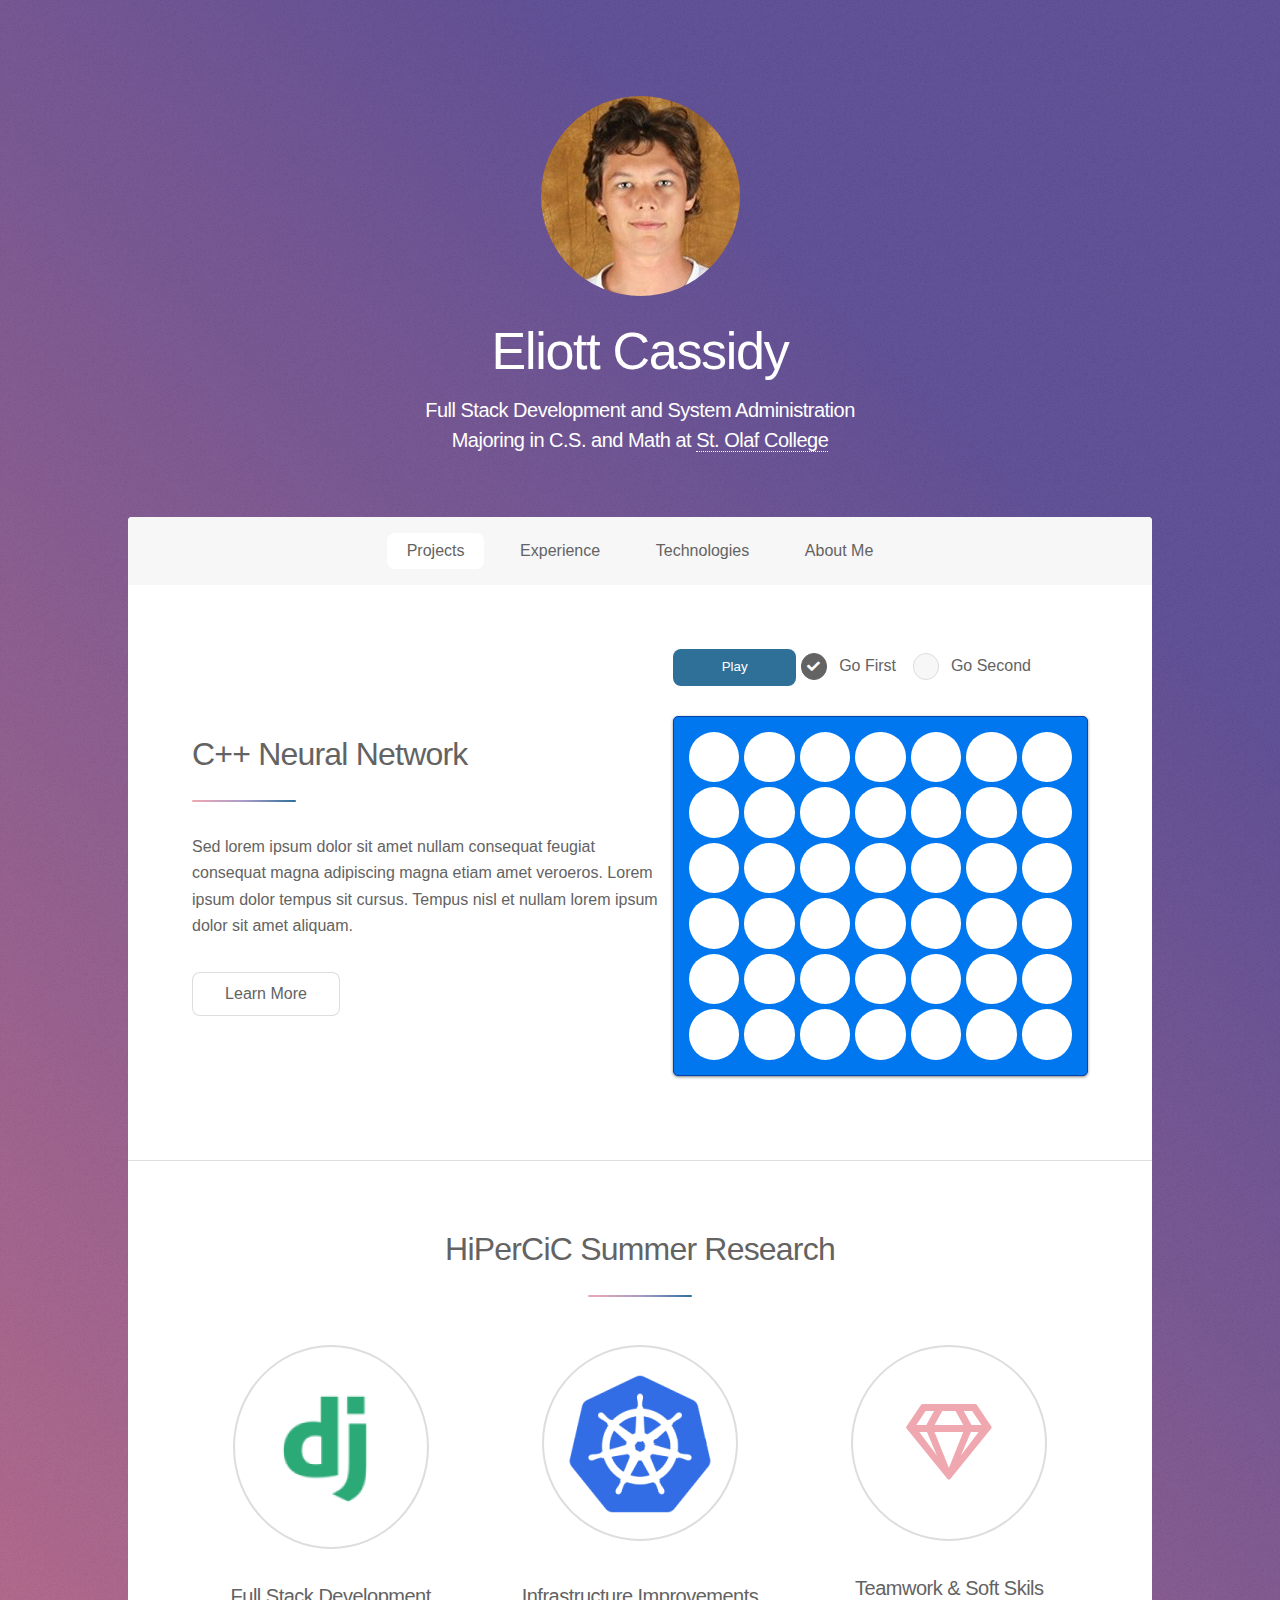
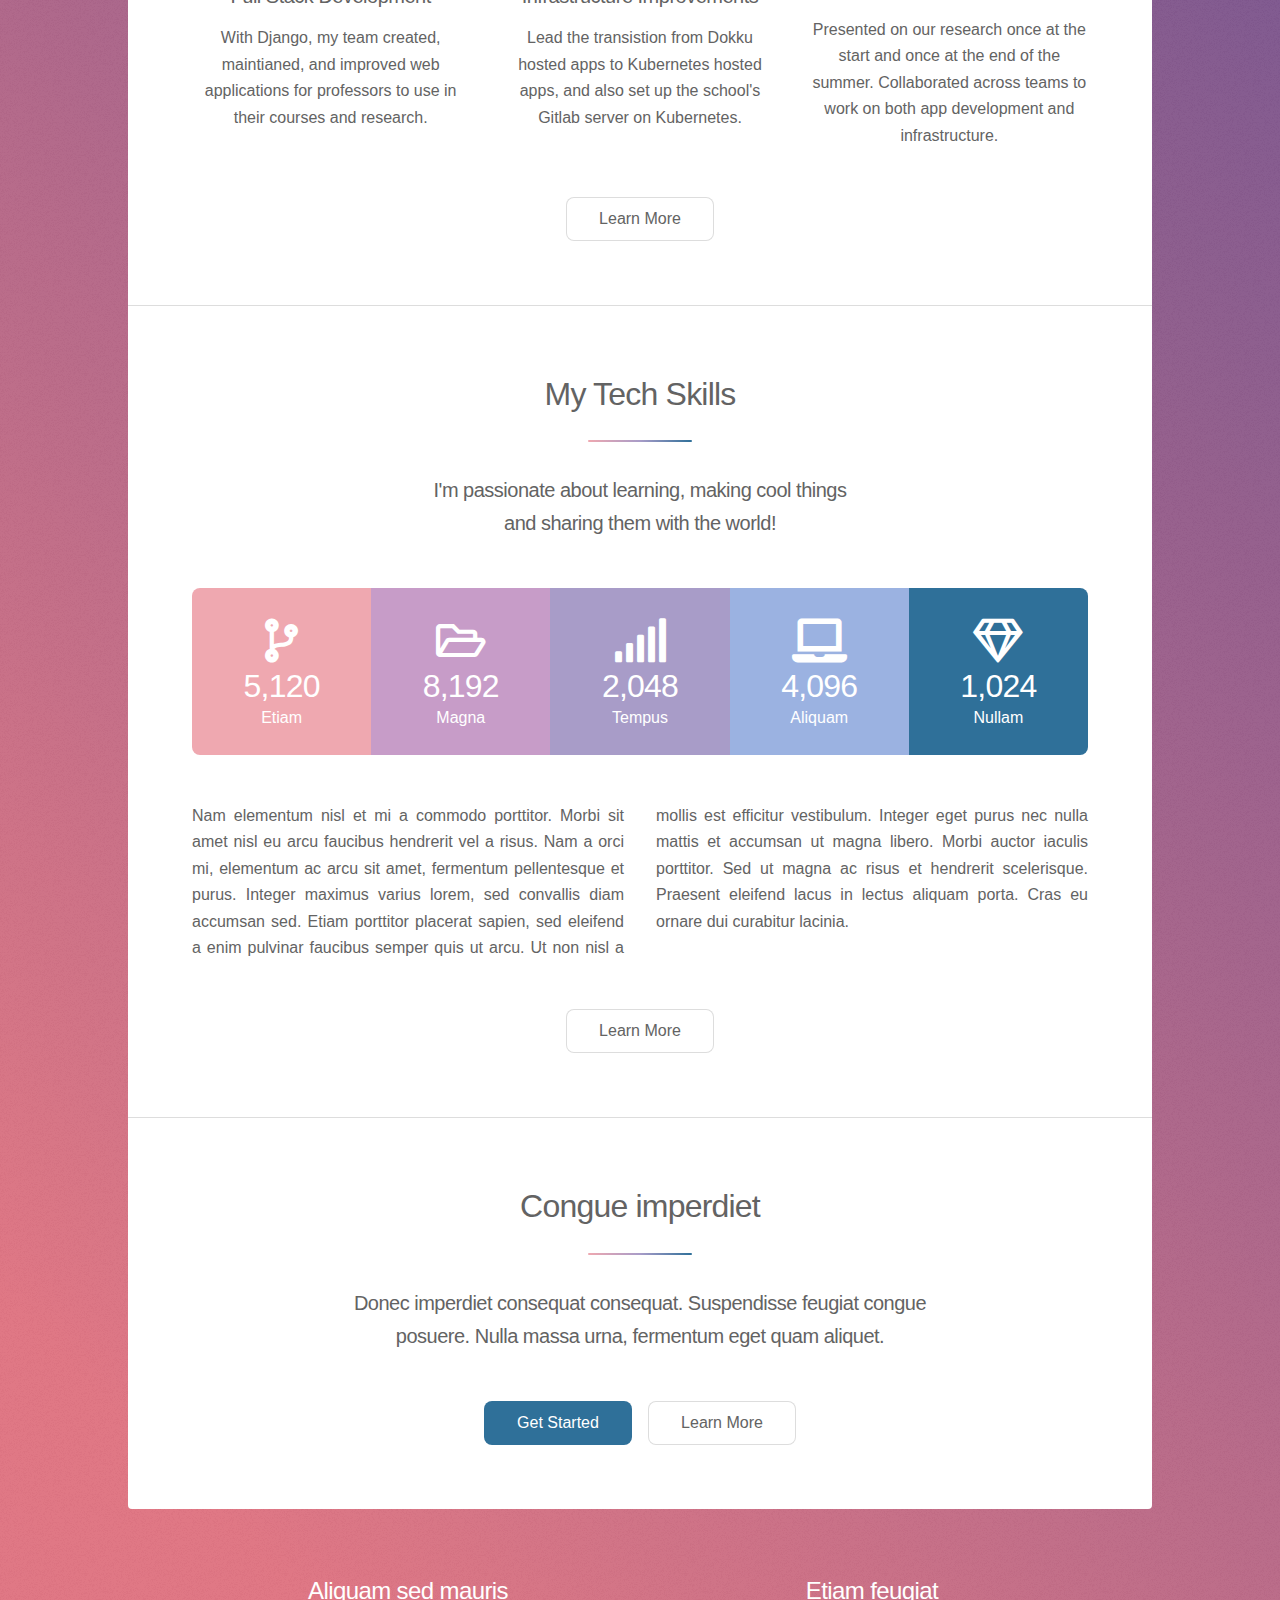
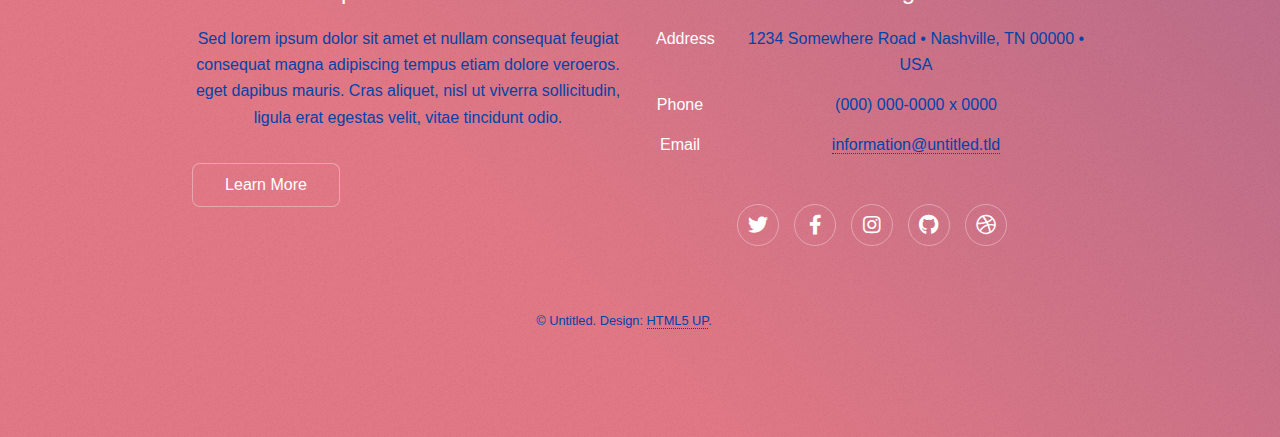
==== commit 43dd764b: "yeet" ====
--- a/index.html
+++ b/index.html
@@ -1,23 +1,23 @@
 <!DOCTYPE HTML>
 <!--
-	Forty by HTML5 UP
+	Stellar by HTML5 UP
 	html5up.net | @ajlkn
 	Free for personal and commercial use under the CCA 3.0 license (html5up.net/license)
 -->
 <html>
-	<script type="text/javascript" src="connect4driver.js"></script>
-	<script src="https://ajax.googleapis.com/ajax/libs/jquery/3.5.1/jquery.min.js"></script>
-	<script> 
-		$(function(){
-		  $("#DivConnect4").load("connect4driver.html"); 
-		});
-		</script> 
 	<head>
-		<title>Forty by HTML5 UP</title>
+		<title>Eliott Cassidy, Web Developer</title>
 		<meta charset="utf-8" />
 		<meta name="viewport" content="width=device-width, initial-scale=1, user-scalable=no" />
 		<link rel="stylesheet" href="assets/css/main.css" />
 		<noscript><link rel="stylesheet" href="assets/css/noscript.css" /></noscript>
+		<script type="text/javascript" src="connect4driver.js"></script>
+		<script src="https://ajax.googleapis.com/ajax/libs/jquery/3.5.1/jquery.min.js"></script>
+		<script> 
+			$(function(){
+			  $("#DivConnect4").load("connect4driver.html"); 
+			});
+			</script> 
 	</head>
 	<body class="is-preload">
 
@@ -26,195 +26,167 @@
 
 				<!-- Header -->
 					<header id="header" class="alt">
-						<a href="index.html" class="logo"><strong>Forty</strong> <span>by HTML5 UP</span></a>
-						<nav>
-							<a href="#menu">Menu</a>
-						</nav>
+						<span class="logo"><img id="profile_picture" src="images/profile_eliott.jpg" alt="" /></span>
+						<style>
+						#profile_picture {
+							border-radius: 50%;
+						  }
+						</style>
+						<h1>Eliott Cassidy</h1>
+						<h3>Full Stack Development and System Administration<br />
+						Majoring in C.S. and Math at <a target="_blank" href="https://stolaf.edu">St. Olaf College</a></h3>
 					</header>
 
-				<!-- Menu -->
-					<nav id="menu">
-						<ul class="links">
-							<li><a href="index.html">Home</a></li>
-							<li><a href="landing.html">Landing</a></li>
-							<li><a href="generic.html">Generic</a></li>
-							<li><a href="elements.html">Elements</a></li>
-							<li><a href="connect4driver.html">Connect4</a></li>
-						</ul>
-						<ul class="actions stacked">
-							<li><a href="#" class="button primary fit">Get Started</a></li>
-							<li><a href="#" class="button fit">Log In</a></li>
+				<!-- Nav -->
+					<nav id="nav">
+						<ul>
+							<li><a href="#projects" class="active">Projects</a></li>
+							<li><a href="#experience">Experience</a></li>
+							<li><a href="#technologies">Technologies</a></li>
+							<li><a href="#about_me">About Me</a></li>
 						</ul>
 					</nav>
 
-				<!-- Banner -->
-					<section id="banner" class="major">
-						<div class="inner">
-							<header class="major">
-								<h1>Hi, my name is Forty</h1>
-							</header>
-							<div class="content">
-								<p>A responsive site template designed by HTML5 UP<br />
-								and released under the Creative Commons.</p>
-								<ul class="actions">
-									<li><a href="#one" class="button next scrolly">Get Started</a></li>
-								</ul>
-							</div>
-						</div>
-					</section>
-
 				<!-- Main -->
 					<div id="main">
-						<div id="DivConnect4"></div>
 
-						<!-- One -->
-							<section id="one" class="tiles">
-								<article>
-									<span class="image">
-										<img src="images/pic01.jpg" alt="" />
-									</span>
-									<header class="major">
-										<h3><a href="landing.html" class="link">Aliquam</a></h3>
-										<p>Ipsum dolor sit amet</p>
-									</header>
-								</article>
-								<article>
-									<span class="image">
-										<img src="images/pic02.jpg" alt="" />
-									</span>
-									<header class="major">
-										<h3><a href="landing.html" class="link">Tempus</a></h3>
-										<p>feugiat amet tempus</p>
-									</header>
-								</article>
-								<article>
-									<span class="image">
-										<img src="images/pic03.jpg" alt="" />
-									</span>
-									<header class="major">
-										<h3><a href="landing.html" class="link">Magna</a></h3>
-										<p>Lorem etiam nullam</p>
-									</header>
-								</article>
-								<article>
-									<span class="image">
-										<img src="images/pic04.jpg" alt="" />
-									</span>
-									<header class="major">
-										<h3><a href="landing.html" class="link">Ipsum</a></h3>
-										<p>Nisl sed aliquam</p>
-									</header>
-								</article>
-								<article>
-									<span class="image">
-										<img src="images/pic05.jpg" alt="" />
-									</span>
-									<header class="major">
-										<h3><a href="landing.html" class="link">Consequat</a></h3>
-										<p>Ipsum dolor sit amet</p>
-									</header>
-								</article>
-								<article>
-									<span class="image">
-										<img src="images/pic06.jpg" alt="" />
-									</span>
-									<header class="major">
-										<h3><a href="landing.html" class="link">Etiam</a></h3>
-										<p>Feugiat amet tempus</p>
-									</header>
-								</article>
+						<!-- Introduction -->
+							<section id="projects" class="main projects">
+								<div class="spotlight">
+									<div class="content">
+										<header class="major">
+											<h2>C++ Neural Network</h2>
+										</header>
+										<p>Sed lorem ipsum dolor sit amet nullam consequat feugiat consequat magna
+										adipiscing magna etiam amet veroeros. Lorem ipsum dolor tempus sit cursus.
+										Tempus nisl et nullam lorem ipsum dolor sit amet aliquam.</p>
+										<ul class="actions">
+											<li><a href="generic.html" class="button">Learn More</a></li>
+										</ul>
+									</div>
+									<span id="DivConnect4"></span>
+								</div>
 							</section>
 
-						<!-- Two -->
-							<section id="two">
-								<div class="inner">
-									<header class="major">
-										<h2>Massa libero</h2>
-									</header>
-									<p>Nullam et orci eu lorem consequat tincidunt vivamus et sagittis libero. Mauris aliquet magna magna sed nunc rhoncus pharetra. Pellentesque condimentum sem. In efficitur ligula tate urna. Maecenas laoreet massa vel lacinia pellentesque lorem ipsum dolor. Nullam et orci eu lorem consequat tincidunt. Vivamus et sagittis libero. Mauris aliquet magna magna sed nunc rhoncus amet pharetra et feugiat tempus.</p>
-									<ul class="actions">
-										<li><a href="landing.html" class="button next">Get Started</a></li>
+						<!-- First Section -->
+							<section id="experience" class="main special">
+								<header class="major">
+									<h2>HiPerCiC Summer Research</h2>
+								</header>
+								<ul class="features">
+									<li>
+										<span class="icon major style5"><img id="django_logo" class="" src="images/django2.png" alt="" /></span>
+										<h3>Full Stack Development</h3>
+										<p>With Django, my team created, maintianed, and improved web applications for professors to use in their courses and research.</p>
+									</li>
+									<li>
+										<img id="kubernetes_logo" class="icon major style5" src="images/kubernetes.png" alt=""/>
+										<h3>Infrastructure Improvements</h3>
+										<p>Lead the transistion from Dokku hosted apps to Kubernetes hosted apps, and also set up the school's Gitlab server on Kubernetes.</p>
+									</li>
+									<li>
+										<span class="icon major style1 fa-gem"></span>
+										<h3>Teamwork & Soft Skils</h3>
+										<p>Presented on our research once at the start and once at the end of the summer. Collaborated across teams to work on both app development and infrastructure.</p>
+									</li>
+								</ul>
+								<footer class="major">
+									<ul class="actions special">
+										<li><a href="generic.html" class="button">Learn More</a></li>
 									</ul>
-								</div>
+								</footer>
+							</section>
+
+						<!-- Second Section -->
+							<section id="technologies" class="main special">
+								<header class="major">
+									<h2>My Tech Skills</h2>
+									<p>I'm passionate about learning, making cool things<br />
+									and sharing them with the world!</p>
+								</header>
+								<ul class="statistics">
+									<li class="style1">
+										<span class="icon solid fa-code-branch"></span>
+										<strong>5,120</strong> Etiam
+									</li>
+									<li class="style2">
+										<span class="icon fa-folder-open"></span>
+										<strong>8,192</strong> Magna
+									</li>
+									<li class="style3">
+										<span class="icon solid fa-signal"></span>
+										<strong>2,048</strong> Tempus
+									</li>
+									<li class="style4">
+										<span class="icon solid fa-laptop"></span>
+										<strong>4,096</strong> Aliquam
+									</li>
+									<li class="style5">
+										<span class="icon fa-gem"></span>
+										<strong>1,024</strong> Nullam
+									</li>
+								</ul>
+								<p class="content">Nam elementum nisl et mi a commodo porttitor. Morbi sit amet nisl eu arcu faucibus hendrerit vel a risus. Nam a orci mi, elementum ac arcu sit amet, fermentum pellentesque et purus. Integer maximus varius lorem, sed convallis diam accumsan sed. Etiam porttitor placerat sapien, sed eleifend a enim pulvinar faucibus semper quis ut arcu. Ut non nisl a mollis est efficitur vestibulum. Integer eget purus nec nulla mattis et accumsan ut magna libero. Morbi auctor iaculis porttitor. Sed ut magna ac risus et hendrerit scelerisque. Praesent eleifend lacus in lectus aliquam porta. Cras eu ornare dui curabitur lacinia.</p>
+								<footer class="major">
+									<ul class="actions special">
+										<li><a href="generic.html" class="button">Learn More</a></li>
+									</ul>
+								</footer>
+							</section>
+
+						<!-- Get Started -->
+							<section id="about_me" class="main special">
+								<header class="major">
+									<h2>Congue imperdiet</h2>
+									<p>Donec imperdiet consequat consequat. Suspendisse feugiat congue<br />
+									posuere. Nulla massa urna, fermentum eget quam aliquet.</p>
+								</header>
+								<footer class="major">
+									<ul class="actions special">
+										<li><a href="generic.html" class="button primary">Get Started</a></li>
+										<li><a href="generic.html" class="button">Learn More</a></li>
+									</ul>
+								</footer>
 							</section>
 
 					</div>
 
-				<!-- Contact -->
-					<section id="contact">
-						<div class="inner">
-							<section>
-								<form method="post" action="#">
-									<div class="fields">
-										<div class="field half">
-											<label for="name">Name</label>
-											<input type="text" name="name" id="name" />
-										</div>
-										<div class="field half">
-											<label for="email">Email</label>
-											<input type="text" name="email" id="email" />
-										</div>
-										<div class="field">
-											<label for="message">Message</label>
-											<textarea name="message" id="message" rows="6"></textarea>
-										</div>
-									</div>
-									<ul class="actions">
-										<li><input type="submit" value="Send Message" class="primary" /></li>
-										<li><input type="reset" value="Clear" /></li>
-									</ul>
-								</form>
-							</section>
-							<section class="split">
-								<section>
-									<div class="contact-method">
-										<span class="icon solid alt fa-envelope"></span>
-										<h3>Email</h3>
-										<a href="#">information@untitled.tld</a>
-									</div>
-								</section>
-								<section>
-									<div class="contact-method">
-										<span class="icon solid alt fa-phone"></span>
-										<h3>Phone</h3>
-										<span>(000) 000-0000 x12387</span>
-									</div>
-								</section>
-								<section>
-									<div class="contact-method">
-										<span class="icon solid alt fa-home"></span>
-										<h3>Address</h3>
-										<span>1234 Somewhere Road #5432<br />
-										Nashville, TN 00000<br />
-										United States of America</span>
-									</div>
-								</section>
-							</section>
-						</div>
-					</section>
-
 				<!-- Footer -->
 					<footer id="footer">
-						<div class="inner">
+						<section>
+							<h2>Aliquam sed mauris</h2>
+							<p>Sed lorem ipsum dolor sit amet et nullam consequat feugiat consequat magna adipiscing tempus etiam dolore veroeros. eget dapibus mauris. Cras aliquet, nisl ut viverra sollicitudin, ligula erat egestas velit, vitae tincidunt odio.</p>
+							<ul class="actions">
+								<li><a href="generic.html" class="button">Learn More</a></li>
+							</ul>
+						</section>
+						<section>
+							<h2>Etiam feugiat</h2>
+							<dl class="alt">
+								<dt>Address</dt>
+								<dd>1234 Somewhere Road &bull; Nashville, TN 00000 &bull; USA</dd>
+								<dt>Phone</dt>
+								<dd>(000) 000-0000 x 0000</dd>
+								<dt>Email</dt>
+								<dd><a href="#">information@untitled.tld</a></dd>
+							</dl>
 							<ul class="icons">
-								<li><a href="#" class="icon brands alt fa-twitter"><span class="label">Twitter</span></a></li>
-								<li><a href="#" class="icon brands alt fa-facebook-f"><span class="label">Facebook</span></a></li>
-								<li><a href="#" class="icon brands alt fa-instagram"><span class="label">Instagram</span></a></li>
-								<li><a href="#" class="icon brands alt fa-github"><span class="label">GitHub</span></a></li>
-								<li><a href="#" class="icon brands alt fa-linkedin-in"><span class="label">LinkedIn</span></a></li>
+								<li><a href="#" class="icon brands fa-twitter alt"><span class="label">Twitter</span></a></li>
+								<li><a href="#" class="icon brands fa-facebook-f alt"><span class="label">Facebook</span></a></li>
+								<li><a href="#" class="icon brands fa-instagram alt"><span class="label">Instagram</span></a></li>
+								<li><a href="#" class="icon brands fa-github alt"><span class="label">GitHub</span></a></li>
+								<li><a href="#" class="icon brands fa-dribbble alt"><span class="label">Dribbble</span></a></li>
 							</ul>
-							<ul class="copyright">
-								<li>&copy; Untitled</li><li>Design: <a href="https://html5up.net">HTML5 UP</a></li>
-							</ul>
-						</div>
+						</section>
+						<p class="copyright">&copy; Untitled. Design: <a href="https://html5up.net">HTML5 UP</a>.</p>
 					</footer>
 
 			</div>
 
 		<!-- Scripts -->
 			<script src="assets/js/jquery.min.js"></script>
+			<script src="assets/js/jquery.scrollex.min.js"></script>
 			<script src="assets/js/jquery.scrolly.min.js"></script>
-			<script src="assets/js/jquery.scrollex.min.js"></script>
 			<script src="assets/js/browser.min.js"></script>
 			<script src="assets/js/breakpoints.min.js"></script>
 			<script src="assets/js/util.js"></script>
--- a/assets/css/main.css
+++ b/assets/css/main.css
@@ -1,10 +1,10 @@
 @import url(fontawesome-all.min.css);
-@import url("https://fonts.googleapis.com/css?family=Source+Sans+Pro:300,300italic,600,600italic");
-
-/*
-	Forty by HTML5 UP
-	html5up.net | @ajlkn
-	Free for personal and commercial use under the CCA 3.0 license (html5up.net/license)
+@import 'https://fonts.googleapis.com/css?family=Source+Sans+Pro:300,400';
+
+/*
+	Stellar by HTML5 UP
+	html5up.net | @ajlkn
+	Free for personal and commercial use under the CCA 3.0 license (html5up.net/license)
 */
 
 html, body, div, span, applet, object,
@@ -99,7 +99,11 @@
 	}
 
 	body {
-		background: #242943;
+		background-color: #935d8c;
+		background-image: url("images/overlay.png"), -moz-linear-gradient(45deg, #e37682 15%, #5f4d93 85%);
+		background-image: url("images/overlay.png"), -webkit-linear-gradient(45deg, #e37682 15%, #5f4d93 85%);
+		background-image: url("images/overlay.png"), -ms-linear-gradient(45deg, #e37682 15%, #5f4d93 85%);
+		background-image: url("images/overlay.png"), linear-gradient(45deg, #e37682 15%, #5f4d93 85%);
 	}
 
 		body.is-preload *, body.is-preload *:before, body.is-preload *:after {
@@ -115,12 +119,15 @@
 
 /* Type */
 
+	body {
+		background-color: #935d8c;
+		color: rgba(255, 255, 255, 0.65);
+	}
+
 	body, input, select, textarea {
-		color: #ffffff;
 		font-family: "Source Sans Pro", Helvetica, sans-serif;
 		font-size: 17pt;
 		font-weight: 300;
-		letter-spacing: 0.025em;
 		line-height: 1.65;
 	}
 
@@ -149,27 +156,21 @@
 		}
 
 	a {
-		-moz-transition: color 0.2s ease-in-out, border-bottom-color 0.2s ease-in-out;
-		-webkit-transition: color 0.2s ease-in-out, border-bottom-color 0.2s ease-in-out;
-		-ms-transition: color 0.2s ease-in-out, border-bottom-color 0.2s ease-in-out;
-		transition: color 0.2s ease-in-out, border-bottom-color 0.2s ease-in-out;
+		-moz-transition: color 0.2s ease, border-bottom 0.2s ease;
+		-webkit-transition: color 0.2s ease, border-bottom 0.2s ease;
+		-ms-transition: color 0.2s ease, border-bottom 0.2s ease;
+		transition: color 0.2s ease, border-bottom 0.2s ease;
+		text-decoration: none;
 		border-bottom: dotted 1px;
 		color: inherit;
-		text-decoration: none;
 	}
 
 		a:hover {
 			border-bottom-color: transparent;
-			color: #9bf1ff !important;
-		}
-
-		a:active {
-			color: #53e3fb !important;
 		}
 
 	strong, b {
-		color: #ffffff;
-		font-weight: 600;
+		font-weight: 400;
 	}
 
 	em, i {
@@ -180,28 +181,41 @@
 		margin: 0 0 2em 0;
 	}
 
+		p.content {
+			-moz-columns: 20em 2;
+			-webkit-columns: 20em 2;
+			-ms-columns: 20em 2;
+			columns: 20em 2;
+			-moz-column-gap: 2em;
+			-webkit-column-gap: 2em;
+			-ms-column-gap: 2em;
+			column-gap: 2em;
+			text-align: justify;
+		}
+
 	h1, h2, h3, h4, h5, h6 {
-		color: #ffffff;
-		font-weight: 600;
-		line-height: 1.65;
-		margin: 0 0 1em 0;
+		font-weight: 300;
+		line-height: 1.5;
+		margin: 0 0 0.7em 0;
+		letter-spacing: -0.025em;
 	}
 
 		h1 a, h2 a, h3 a, h4 a, h5 a, h6 a {
 			color: inherit;
-			border-bottom: 0;
+			text-decoration: none;
 		}
 
 	h1 {
 		font-size: 2.5em;
+		line-height: 1.2;
 	}
 
 	h2 {
-		font-size: 1.75em;
+		font-size: 1.5em;
 	}
 
 	h3 {
-		font-size: 1.35em;
+		font-size: 1.25em;
 	}
 
 	h4 {
@@ -220,14 +234,6 @@
 
 		h1 {
 			font-size: 2em;
-		}
-
-		h2 {
-			font-size: 1.5em;
-		}
-
-		h3 {
-			font-size: 1.25em;
 		}
 
 	}
@@ -245,14 +251,15 @@
 	}
 
 	blockquote {
-		border-left: solid 4px rgba(212, 212, 255, 0.1);
+		border-left: solid 4px;
 		font-style: italic;
 		margin: 0 0 2em 0;
 		padding: 0.5em 0 0.5em 2em;
 	}
 
 	code {
-		background: rgba(212, 212, 255, 0.035);
+		border-radius: 8px;
+		border: solid 1px;
 		font-family: "Courier New", monospace;
 		font-size: 0.9em;
 		margin: 0 0.25em;
@@ -275,7 +282,7 @@
 
 	hr {
 		border: 0;
-		border-bottom: solid 1px rgba(212, 212, 255, 0.1);
+		border-bottom: solid 1px;
 		margin: 2em 0;
 	}
 
@@ -293,6 +300,35 @@
 
 	.align-right {
 		text-align: right;
+	}
+
+	input, select, textarea {
+		color: #ffffff;
+	}
+
+	a:hover {
+		color: #ffffff;
+	}
+
+	strong, b {
+		color: #ffffff;
+	}
+
+	h1, h2, h3, h4, h5, h6 {
+		color: #ffffff;
+	}
+
+	blockquote {
+		border-left-color: rgba(255, 255, 255, 0.35);
+	}
+
+	code {
+		background: rgba(255, 255, 255, 0.075);
+		border-color: rgba(255, 255, 255, 0.35);
+	}
+
+	hr {
+		border-bottom-color: rgba(255, 255, 255, 0.35);
 	}
 
 /* Row */
@@ -455,87 +491,87 @@
 
 		.row.gtr-25 {
 			margin-top: 0;
-			margin-left: -0.5em;
+			margin-left: -0.375em;
 		}
 
 			.row.gtr-25 > * {
-				padding: 0 0 0 0.5em;
+				padding: 0 0 0 0.375em;
 			}
 
 			.row.gtr-25.gtr-uniform {
-				margin-top: -0.5em;
+				margin-top: -0.375em;
 			}
 
 				.row.gtr-25.gtr-uniform > * {
-					padding-top: 0.5em;
+					padding-top: 0.375em;
 				}
 
 		.row.gtr-50 {
 			margin-top: 0;
-			margin-left: -1em;
+			margin-left: -0.75em;
 		}
 
 			.row.gtr-50 > * {
-				padding: 0 0 0 1em;
+				padding: 0 0 0 0.75em;
 			}
 
 			.row.gtr-50.gtr-uniform {
-				margin-top: -1em;
+				margin-top: -0.75em;
 			}
 
 				.row.gtr-50.gtr-uniform > * {
-					padding-top: 1em;
+					padding-top: 0.75em;
 				}
 
 		.row {
 			margin-top: 0;
-			margin-left: -2em;
+			margin-left: -1.5em;
 		}
 
 			.row > * {
-				padding: 0 0 0 2em;
+				padding: 0 0 0 1.5em;
 			}
 
 			.row.gtr-uniform {
-				margin-top: -2em;
+				margin-top: -1.5em;
 			}
 
 				.row.gtr-uniform > * {
-					padding-top: 2em;
+					padding-top: 1.5em;
 				}
 
 		.row.gtr-150 {
 			margin-top: 0;
-			margin-left: -3em;
+			margin-left: -2.25em;
 		}
 
 			.row.gtr-150 > * {
-				padding: 0 0 0 3em;
+				padding: 0 0 0 2.25em;
 			}
 
 			.row.gtr-150.gtr-uniform {
-				margin-top: -3em;
+				margin-top: -2.25em;
 			}
 
 				.row.gtr-150.gtr-uniform > * {
-					padding-top: 3em;
+					padding-top: 2.25em;
 				}
 
 		.row.gtr-200 {
 			margin-top: 0;
-			margin-left: -4em;
+			margin-left: -3em;
 		}
 
 			.row.gtr-200 > * {
-				padding: 0 0 0 4em;
+				padding: 0 0 0 3em;
 			}
 
 			.row.gtr-200.gtr-uniform {
-				margin-top: -4em;
+				margin-top: -3em;
 			}
 
 				.row.gtr-200.gtr-uniform > * {
-					padding-top: 4em;
+					padding-top: 3em;
 				}
 
 		@media screen and (max-width: 1680px) {
@@ -698,87 +734,87 @@
 
 				.row.gtr-25 {
 					margin-top: 0;
-					margin-left: -0.5em;
+					margin-left: -0.375em;
 				}
 
 					.row.gtr-25 > * {
-						padding: 0 0 0 0.5em;
+						padding: 0 0 0 0.375em;
 					}
 
 					.row.gtr-25.gtr-uniform {
-						margin-top: -0.5em;
+						margin-top: -0.375em;
 					}
 
 						.row.gtr-25.gtr-uniform > * {
-							padding-top: 0.5em;
+							padding-top: 0.375em;
 						}
 
 				.row.gtr-50 {
 					margin-top: 0;
-					margin-left: -1em;
+					margin-left: -0.75em;
 				}
 
 					.row.gtr-50 > * {
-						padding: 0 0 0 1em;
+						padding: 0 0 0 0.75em;
 					}
 
 					.row.gtr-50.gtr-uniform {
-						margin-top: -1em;
+						margin-top: -0.75em;
 					}
 
 						.row.gtr-50.gtr-uniform > * {
-							padding-top: 1em;
+							padding-top: 0.75em;
 						}
 
 				.row {
 					margin-top: 0;
-					margin-left: -2em;
+					margin-left: -1.5em;
 				}
 
 					.row > * {
-						padding: 0 0 0 2em;
+						padding: 0 0 0 1.5em;
 					}
 
 					.row.gtr-uniform {
-						margin-top: -2em;
+						margin-top: -1.5em;
 					}
 
 						.row.gtr-uniform > * {
-							padding-top: 2em;
+							padding-top: 1.5em;
 						}
 
 				.row.gtr-150 {
 					margin-top: 0;
-					margin-left: -3em;
+					margin-left: -2.25em;
 				}
 
 					.row.gtr-150 > * {
-						padding: 0 0 0 3em;
+						padding: 0 0 0 2.25em;
 					}
 
 					.row.gtr-150.gtr-uniform {
-						margin-top: -3em;
+						margin-top: -2.25em;
 					}
 
 						.row.gtr-150.gtr-uniform > * {
-							padding-top: 3em;
+							padding-top: 2.25em;
 						}
 
 				.row.gtr-200 {
 					margin-top: 0;
-					margin-left: -4em;
+					margin-left: -3em;
 				}
 
 					.row.gtr-200 > * {
-						padding: 0 0 0 4em;
+						padding: 0 0 0 3em;
 					}
 
 					.row.gtr-200.gtr-uniform {
-						margin-top: -4em;
+						margin-top: -3em;
 					}
 
 						.row.gtr-200.gtr-uniform > * {
-							padding-top: 4em;
+							padding-top: 3em;
 						}
 
 		}
@@ -1433,87 +1469,87 @@
 
 				.row.gtr-25 {
 					margin-top: 0;
-					margin-left: -0.3125em;
+					margin-left: -0.25em;
 				}
 
 					.row.gtr-25 > * {
-						padding: 0 0 0 0.3125em;
+						padding: 0 0 0 0.25em;
 					}
 
 					.row.gtr-25.gtr-uniform {
-						margin-top: -0.3125em;
+						margin-top: -0.25em;
 					}
 
 						.row.gtr-25.gtr-uniform > * {
-							padding-top: 0.3125em;
+							padding-top: 0.25em;
 						}
 
 				.row.gtr-50 {
 					margin-top: 0;
-					margin-left: -0.625em;
+					margin-left: -0.5em;
 				}
 
 					.row.gtr-50 > * {
-						padding: 0 0 0 0.625em;
+						padding: 0 0 0 0.5em;
 					}
 
 					.row.gtr-50.gtr-uniform {
-						margin-top: -0.625em;
+						margin-top: -0.5em;
 					}
 
 						.row.gtr-50.gtr-uniform > * {
-							padding-top: 0.625em;
+							padding-top: 0.5em;
 						}
 
 				.row {
 					margin-top: 0;
-					margin-left: -1.25em;
+					margin-left: -1em;
 				}
 
 					.row > * {
-						padding: 0 0 0 1.25em;
+						padding: 0 0 0 1em;
 					}
 
 					.row.gtr-uniform {
-						margin-top: -1.25em;
+						margin-top: -1em;
 					}
 
 						.row.gtr-uniform > * {
-							padding-top: 1.25em;
+							padding-top: 1em;
 						}
 
 				.row.gtr-150 {
 					margin-top: 0;
-					margin-left: -1.875em;
+					margin-left: -1.5em;
 				}
 
 					.row.gtr-150 > * {
-						padding: 0 0 0 1.875em;
+						padding: 0 0 0 1.5em;
 					}
 
 					.row.gtr-150.gtr-uniform {
-						margin-top: -1.875em;
+						margin-top: -1.5em;
 					}
 
 						.row.gtr-150.gtr-uniform > * {
-							padding-top: 1.875em;
+							padding-top: 1.5em;
 						}
 
 				.row.gtr-200 {
 					margin-top: 0;
-					margin-left: -2.5em;
+					margin-left: -2em;
 				}
 
 					.row.gtr-200 > * {
-						padding: 0 0 0 2.5em;
+						padding: 0 0 0 2em;
 					}
 
 					.row.gtr-200.gtr-uniform {
-						margin-top: -2.5em;
+						margin-top: -2em;
 					}
 
 						.row.gtr-200.gtr-uniform > * {
-							padding-top: 2.5em;
+							padding-top: 2em;
 						}
 
 		}
@@ -1763,57 +1799,192 @@
 
 		}
 
-/* Section/Article */
-
-	section.special, article.special {
+/* Box */
+
+	.box {
+		border-radius: 8px;
+		border: solid;
+		margin-bottom: 2em;
+		padding: 1.5em;
+	}
+
+		.box > :last-child,
+		.box > :last-child > :last-child,
+		.box > :last-child > :last-child > :last-child {
+			margin-bottom: 0;
+		}
+
+		.box.alt {
+			border: 0;
+			border-radius: 0;
+			padding: 0;
+		}
+
+	.box {
+		border-color: rgba(255, 255, 255, 0.35);
+	}
+
+/* Button */
+
+	input[type="submit"],
+	input[type="reset"],
+	input[type="button"],
+	button,
+	.button {
+		-moz-appearance: none;
+		-webkit-appearance: none;
+		-ms-appearance: none;
+		appearance: none;
+		-moz-transition: background-color 0.2s ease-in-out, color 0.2s ease-in-out;
+		-webkit-transition: background-color 0.2s ease-in-out, color 0.2s ease-in-out;
+		-ms-transition: background-color 0.2s ease-in-out, color 0.2s ease-in-out;
+		transition: background-color 0.2s ease-in-out, color 0.2s ease-in-out;
+		border-radius: 8px;
+		border: 0;
+		cursor: pointer;
+		display: inline-block;
+		font-weight: 300;
+		height: 2.75em;
+		line-height: 2.75em;
+		min-width: 9.25em;
+		padding: 0 1.5em;
 		text-align: center;
-	}
-
-	header.major {
-		width: -moz-max-content;
-		width: -webkit-max-content;
-		width: -ms-max-content;
-		width: max-content;
-		margin-bottom: 2em;
-	}
-
-		header.major > :first-child {
-			margin-bottom: 0;
-			width: calc(100% + 0.5em);
-		}
-
-			header.major > :first-child:after {
-				content: '';
-				background-color: #ffffff;
-				display: block;
-				height: 2px;
-				margin: 0.325em 0 0.5em 0;
-				width: 100%;
-			}
-
-		header.major > p {
-			font-size: 0.7em;
-			font-weight: 600;
-			letter-spacing: 0.25em;
-			margin-bottom: 0;
-			text-transform: uppercase;
-		}
-
-		body.is-ie header.major > :first-child:after {
-			max-width: 9em;
-		}
-
-		body.is-ie header.major > h1:after {
-			max-width: 100% !important;
-		}
-
-	@media screen and (max-width: 736px) {
-
-		header.major > p br {
-			display: none;
-		}
-
-	}
+		text-decoration: none;
+		white-space: nowrap;
+	}
+
+		input[type="submit"].icon,
+		input[type="reset"].icon,
+		input[type="button"].icon,
+		button.icon,
+		.button.icon {
+			padding-left: 1.35em;
+		}
+
+			input[type="submit"].icon:before,
+			input[type="reset"].icon:before,
+			input[type="button"].icon:before,
+			button.icon:before,
+			.button.icon:before {
+				margin-right: 0.5em;
+			}
+
+		input[type="submit"].fit,
+		input[type="reset"].fit,
+		input[type="button"].fit,
+		button.fit,
+		.button.fit {
+			width: 100%;
+		}
+
+		input[type="submit"].small,
+		input[type="reset"].small,
+		input[type="button"].small,
+		button.small,
+		.button.small {
+			font-size: 0.8em;
+		}
+
+		input[type="submit"].large,
+		input[type="reset"].large,
+		input[type="button"].large,
+		button.large,
+		.button.large {
+			font-size: 1.35em;
+		}
+
+		input[type="submit"].disabled, input[type="submit"]:disabled,
+		input[type="reset"].disabled,
+		input[type="reset"]:disabled,
+		input[type="button"].disabled,
+		input[type="button"]:disabled,
+		button.disabled,
+		button:disabled,
+		.button.disabled,
+		.button:disabled {
+			pointer-events: none;
+			opacity: 0.25;
+		}
+
+		@media screen and (max-width: 736px) {
+
+			input[type="submit"],
+			input[type="reset"],
+			input[type="button"],
+			button,
+			.button {
+				min-width: 0;
+			}
+
+		}
+
+	input[type="submit"],
+	input[type="reset"],
+	input[type="button"],
+	button,
+	.button {
+		background-color: transparent;
+		box-shadow: inset 0 0 0 1px rgba(255, 255, 255, 0.35);
+		color: #ffffff !important;
+	}
+
+		input[type="submit"]:hover,
+		input[type="reset"]:hover,
+		input[type="button"]:hover,
+		button:hover,
+		.button:hover {
+			background-color: rgba(255, 255, 255, 0.075);
+		}
+
+		input[type="submit"]:active,
+		input[type="reset"]:active,
+		input[type="button"]:active,
+		button:active,
+		.button:active {
+			background-color: rgba(255, 255, 255, 0.2);
+		}
+
+		input[type="submit"].icon:before,
+		input[type="reset"].icon:before,
+		input[type="button"].icon:before,
+		button.icon:before,
+		.button.icon:before {
+			color: rgba(255, 255, 255, 0.5);
+		}
+
+		input[type="submit"].primary,
+		input[type="reset"].primary,
+		input[type="button"].primary,
+		button.primary,
+		.button.primary {
+			background-color: #2f7099;
+			color: #ffffff !important;
+			box-shadow: none;
+		}
+
+			input[type="submit"].primary:hover,
+			input[type="reset"].primary:hover,
+			input[type="button"].primary:hover,
+			button.primary:hover,
+			.button.primary:hover {
+				background-color: #9acff2;
+			}
+
+			input[type="submit"].primary:active,
+			input[type="reset"].primary:active,
+			input[type="button"].primary:active,
+			button.primary:active,
+			.button.primary:active {
+				background-color: #7ec3ee;
+			}
+
+			input[type="submit"].primary.icon:before,
+			input[type="reset"].primary.icon:before,
+			input[type="button"].primary.icon:before,
+			button.primary.icon:before,
+			.button.primary.icon:before {
+				color: #ffffff !important;
+			}
 
 /* Form */
 
@@ -1821,99 +1992,24 @@
 		margin: 0 0 2em 0;
 	}
 
-		form > :last-child {
-			margin-bottom: 0;
-		}
-
-		form > .fields {
-			display: -moz-flex;
-			display: -webkit-flex;
-			display: -ms-flex;
-			display: flex;
-			-moz-flex-wrap: wrap;
-			-webkit-flex-wrap: wrap;
-			-ms-flex-wrap: wrap;
-			flex-wrap: wrap;
-			width: calc(100% + 3em);
-			margin: -1.5em 0 2em -1.5em;
-		}
-
-			form > .fields > .field {
-				-moz-flex-grow: 0;
-				-webkit-flex-grow: 0;
-				-ms-flex-grow: 0;
-				flex-grow: 0;
-				-moz-flex-shrink: 0;
-				-webkit-flex-shrink: 0;
-				-ms-flex-shrink: 0;
-				flex-shrink: 0;
-				padding: 1.5em 0 0 1.5em;
-				width: calc(100% - 1.5em);
-			}
-
-				form > .fields > .field.half {
-					width: calc(50% - 0.75em);
-				}
-
-				form > .fields > .field.third {
-					width: calc(100%/3 - 0.5em);
-				}
-
-				form > .fields > .field.quarter {
-					width: calc(25% - 0.375em);
-				}
-
-		@media screen and (max-width: 480px) {
-
-			form > .fields {
-				width: calc(100% + 3em);
-				margin: -1.5em 0 2em -1.5em;
-			}
-
-				form > .fields > .field {
-					padding: 1.5em 0 0 1.5em;
-					width: calc(100% - 1.5em);
-				}
-
-					form > .fields > .field.half {
-						width: calc(100% - 1.5em);
-					}
-
-					form > .fields > .field.third {
-						width: calc(100% - 1.5em);
-					}
-
-					form > .fields > .field.quarter {
-						width: calc(100% - 1.5em);
-					}
-
-		}
-
 	label {
-		color: #ffffff;
 		display: block;
-		font-size: 0.8em;
-		font-weight: 600;
-		letter-spacing: 0.25em;
+		font-size: 0.9em;
+		font-weight: 400;
 		margin: 0 0 1em 0;
-		text-transform: uppercase;
 	}
 
 	input[type="text"],
 	input[type="password"],
 	input[type="email"],
-	input[type="tel"],
-	input[type="search"],
-	input[type="url"],
 	select,
 	textarea {
 		-moz-appearance: none;
 		-webkit-appearance: none;
 		-ms-appearance: none;
 		appearance: none;
-		background: rgba(212, 212, 255, 0.035);
-		border: none;
-		border-radius: 0;
+		border-radius: 8px;
+		border: solid 1px;
 		color: inherit;
 		display: block;
 		outline: 0;
@@ -1925,28 +2021,12 @@
 		input[type="text"]:invalid,
 		input[type="password"]:invalid,
 		input[type="email"]:invalid,
-		input[type="tel"]:invalid,
-		input[type="search"]:invalid,
-		input[type="url"]:invalid,
 		select:invalid,
 		textarea:invalid {
 			box-shadow: none;
 		}
 
-		input[type="text"]:focus,
-		input[type="password"]:focus,
-		input[type="email"]:focus,
-		input[type="tel"]:focus,
-		input[type="search"]:focus,
-		input[type="url"]:focus,
-		select:focus,
-		textarea:focus {
-			border-color: #9bf1ff;
-			box-shadow: 0 0 0 2px #9bf1ff;
-		}
-
 	select {
-		background-image: url("data:image/svg+xml;charset=utf8,%3Csvg xmlns='http://www.w3.org/2000/svg' width='40' height='40' preserveAspectRatio='none' viewBox='0 0 40 40'%3E%3Cpath d='M9.4,12.3l10.4,10.4l10.4-10.4c0.2-0.2,0.5-0.4,0.9-0.4c0.3,0,0.6,0.1,0.9,0.4l3.3,3.3c0.2,0.2,0.4,0.5,0.4,0.9 c0,0.4-0.1,0.6-0.4,0.9L20.7,31.9c-0.2,0.2-0.5,0.4-0.9,0.4c-0.3,0-0.6-0.1-0.9-0.4L4.3,17.3c-0.2-0.2-0.4-0.5-0.4-0.9 c0-0.4,0.1-0.6,0.4-0.9l3.3-3.3c0.2-0.2,0.5-0.4,0.9-0.4S9.1,12.1,9.4,12.3z' fill='rgba(212, 212, 255, 0.1)' /%3E%3C/svg%3E");
 		background-size: 1.25rem;
 		background-repeat: no-repeat;
 		background-position: calc(100% - 1rem) center;
@@ -1955,11 +2035,6 @@
 		text-overflow: ellipsis;
 	}
 
-		select option {
-			color: #ffffff;
-			background: #242943;
-		}
-
 		select:focus::-ms-value {
 			background-color: transparent;
 		}
@@ -1971,9 +2046,6 @@
 	input[type="text"],
 	input[type="password"],
 	input[type="email"],
-	input[type="tel"],
-	input[type="search"],
-	input[type="url"],
 	select {
 		height: 2.75em;
 	}
@@ -1999,11 +2071,11 @@
 		input[type="checkbox"] + label,
 		input[type="radio"] + label {
 			text-decoration: none;
-			color: #ffffff;
 			cursor: pointer;
 			display: inline-block;
+			font-size: 1em;
 			font-weight: 300;
-			padding-left: 2.65em;
+			padding-left: 2.4em;
 			padding-right: 0.75em;
 			position: relative;
 		}
@@ -2024,13 +2096,13 @@
 
 			input[type="checkbox"] + label:before,
 			input[type="radio"] + label:before {
-				background: rgba(212, 212, 255, 0.035);
+				border-radius: 8px;
+				border: solid 1px;
 				content: '';
 				display: inline-block;
 				font-size: 0.8em;
 				height: 2.0625em;
 				left: 0;
-				letter-spacing: 0;
 				line-height: 2.0625em;
 				position: absolute;
 				text-align: center;
@@ -2040,65 +2112,116 @@
 
 		input[type="checkbox"]:checked + label:before,
 		input[type="radio"]:checked + label:before {
-			background: #ffffff;
-			border-color: #9bf1ff;
 			content: '\f00c';
-			color: #242943;
-		}
-
-		input[type="checkbox"]:focus + label:before,
-		input[type="radio"]:focus + label:before {
-			box-shadow: 0 0 0 2px #9bf1ff;
-		}
+		}
+
+	input[type="checkbox"] + label:before {
+		border-radius: 8px;
+	}
 
 	input[type="radio"] + label:before {
 		border-radius: 100%;
 	}
 
 	::-webkit-input-placeholder {
-		color: rgba(244, 244, 255, 0.2) !important;
 		opacity: 1.0;
 	}
 
 	:-moz-placeholder {
-		color: rgba(244, 244, 255, 0.2) !important;
 		opacity: 1.0;
 	}
 
 	::-moz-placeholder {
-		color: rgba(244, 244, 255, 0.2) !important;
 		opacity: 1.0;
 	}
 
 	:-ms-input-placeholder {
-		color: rgba(244, 244, 255, 0.2) !important;
 		opacity: 1.0;
 	}
 
-/* Box */
-
-	.box {
-		border: solid 1px rgba(212, 212, 255, 0.1);
-		margin-bottom: 2em;
-		padding: 1.5em;
-	}
-
-		.box > :last-child,
-		.box > :last-child > :last-child,
-		.box > :last-child > :last-child > :last-child {
-			margin-bottom: 0;
-		}
-
-		.box.alt {
-			border: 0;
-			border-radius: 0;
-			padding: 0;
-		}
+	label {
+		color: #ffffff;
+	}
+
+	input[type="text"],
+	input[type="password"],
+	input[type="email"],
+	select,
+	textarea {
+		background-color: rgba(255, 255, 255, 0.075);
+		border-color: rgba(255, 255, 255, 0.35);
+	}
+
+		input[type="text"]:focus,
+		input[type="password"]:focus,
+		input[type="email"]:focus,
+		select:focus,
+		textarea:focus {
+			border-color: #2f7099;
+			box-shadow: 0 0 0 1px #2f7099;
+		}
+
+	select {
+		background-image: url("data:image/svg+xml;charset=utf8,%3Csvg xmlns='http://www.w3.org/2000/svg' width='40' height='40' preserveAspectRatio='none' viewBox='0 0 40 40'%3E%3Cpath d='M9.4,12.3l10.4,10.4l10.4-10.4c0.2-0.2,0.5-0.4,0.9-0.4c0.3,0,0.6,0.1,0.9,0.4l3.3,3.3c0.2,0.2,0.4,0.5,0.4,0.9 c0,0.4-0.1,0.6-0.4,0.9L20.7,31.9c-0.2,0.2-0.5,0.4-0.9,0.4c-0.3,0-0.6-0.1-0.9-0.4L4.3,17.3c-0.2-0.2-0.4-0.5-0.4-0.9 c0-0.4,0.1-0.6,0.4-0.9l3.3-3.3c0.2-0.2,0.5-0.4,0.9-0.4S9.1,12.1,9.4,12.3z' fill='rgba(255, 255, 255, 0.35)' /%3E%3C/svg%3E");
+	}
+
+		select option {
+			color: #ffffff;
+			background: #935d8c;
+		}
+
+	input[type="checkbox"] + label,
+	input[type="radio"] + label {
+		color: rgba(255, 255, 255, 0.65);
+	}
+
+		input[type="checkbox"] + label:before,
+		input[type="radio"] + label:before {
+			background: rgba(255, 255, 255, 0.075);
+			border-color: rgba(255, 255, 255, 0.35);
+		}
+
+	input[type="checkbox"]:checked + label:before,
+	input[type="radio"]:checked + label:before {
+		background-color: #ffffff;
+		border-color: #ffffff;
+		color: #935d8c;
+	}
+
+	input[type="checkbox"]:focus + label:before,
+	input[type="radio"]:focus + label:before {
+		border-color: #2f7099;
+		box-shadow: 0 0 0 1px #2f7099;
+	}
+
+	::-webkit-input-placeholder {
+		color: rgba(255, 255, 255, 0.5) !important;
+	}
+
+	:-moz-placeholder {
+		color: rgba(255, 255, 255, 0.5) !important;
+	}
+
+	::-moz-placeholder {
+		color: rgba(255, 255, 255, 0.5) !important;
+	}
+
+	:-ms-input-placeholder {
+		color: rgba(255, 255, 255, 0.5) !important;
+	}
+
+	.formerize-placeholder {
+		color: rgba(255, 255, 255, 0.5) !important;
+	}
 
 /* Icon */
 
 	.icon {
 		text-decoration: none;
+		-moz-transition: background-color 0.2s ease-in-out, color 0.2s ease-in-out;
+		-webkit-transition: background-color 0.2s ease-in-out, color 0.2s ease-in-out;
+		-ms-transition: background-color 0.2s ease-in-out, color 0.2s ease-in-out;
+		transition: background-color 0.2s ease-in-out, color 0.2s ease-in-out;
 		border-bottom: none;
 		position: relative;
 	}
@@ -2121,7 +2244,7 @@
 		}
 
 		.icon:before {
-			line-height: inherit;
+			line-height: solid;
 		}
 
 		.icon.solid:before {
@@ -2132,46 +2255,127 @@
 			font-family: 'Font Awesome 5 Brands';
 		}
 
-		.icon.alt:before {
-			background-color: #ffffff;
+		.icon.major {
+			border: solid 2px;
+			display: inline-block;
 			border-radius: 100%;
-			color: #242943;
+			padding: 0.65em;
+			margin: 0 0 2em 0;
+			cursor: default;
+		}
+
+			.icon.major:before {
+				display: inline-block;
+				font-size: 6.25rem;
+				width: 2.25em;
+				height: 2.25em;
+				line-height: 2.2em;
+				border-radius: 100%;
+				border: solid 0px;
+				text-align: center;
+			}
+
+		.icon.alt {
 			display: inline-block;
-			height: 2em;
-			line-height: 2em;
-			text-align: center;
-			width: 2em;
-		}
-
-	a.icon.alt:before {
-		-moz-transition: background-color 0.2s ease-in-out;
-		-webkit-transition: background-color 0.2s ease-in-out;
-		-ms-transition: background-color 0.2s ease-in-out;
-		transition: background-color 0.2s ease-in-out;
-	}
-
-	a.icon.alt:hover:before {
-		background-color: #6fc3df;
-	}
-
-	a.icon.alt:active:before {
-		background-color: #37a6cb;
-	}
+			border: solid 1px;
+			border-radius: 100%;
+		}
+
+			.icon.alt:before {
+				display: block;
+				font-size: 1.25em;
+				width: 2em;
+				height: 2em;
+				text-align: center;
+				line-height: 2em;
+			}
+
+		.icon.style1 {
+			color: #efa8b0;
+		}
+
+		.icon.style2 {
+			color: #c79cc8;
+		}
+
+		.icon.style3 {
+			color: #a89cc8;
+		}
+
+		.icon.style4 {
+			color: #9bb2e1;
+		}
+
+		.icon.style5 {
+			color: #2f7099;
+		}
+
+		@media screen and (max-width: 1680px) {
+
+			.icon.major:before {
+				font-size: 5.5rem;
+			}
+
+		}
+
+		@media screen and (max-width: 1280px) {
+
+			.icon.major:before {
+				font-size: 4.75rem;
+			}
+
+		}
+
+		@media screen and (max-width: 736px) {
+
+			.icon.major {
+				margin: 0 0 1.5em 0;
+				padding: 0.35em;
+			}
+
+				.icon.major:before {
+					font-size: 3.5rem;
+				}
+
+		}
+
+	.icon.major {
+		border-color: rgba(255, 255, 255, 0.35);
+	}
+
+		.icon.major:before {
+			border-color: rgba(255, 255, 255, 0.35);
+		}
+
+	.icon.alt {
+		border-color: rgba(255, 255, 255, 0.35);
+		color: #ffffff;
+	}
+
+		.icon.alt:hover {
+			background-color: rgba(255, 255, 255, 0.075);
+		}
+
+		.icon.alt:active {
+			background-color: rgba(255, 255, 255, 0.2);
+		}
 
 /* Image */
 
 	.image {
+		border-radius: 8px;
 		border: 0;
 		display: inline-block;
 		position: relative;
 	}
 
 		.image img {
+			border-radius: 8px;
 			display: block;
 		}
 
 		.image.left, .image.right {
-			max-width: 30%;
+			max-width: 40%;
 		}
 
 			.image.left img, .image.right img {
@@ -2180,13 +2384,13 @@
 
 		.image.left {
 			float: left;
-			margin: 0 1.5em 1.25em 0;
+			margin: 0 1.5em 1em 0;
 			top: 0.25em;
 		}
 
 		.image.right {
 			float: right;
-			margin: 0 0 1.25em 1.5em;
+			margin: 0 0 1em 1.5em;
 			top: 0.25em;
 		}
 
@@ -2202,20 +2406,12 @@
 
 		.image.main {
 			display: block;
-			margin: 2.5em 0;
+			margin: 0 0 3em 0;
 			width: 100%;
 		}
 
 			.image.main img {
 				width: 100%;
-			}
-
-			@media screen and (max-width: 736px) {
-
-				.image.main {
-					margin: 1.5em 0;
-				}
-
 			}
 
 /* List */
@@ -2246,7 +2442,7 @@
 		}
 
 			ul.alt li {
-				border-top: solid 1px rgba(212, 212, 255, 0.1);
+				border-top: solid 1px;
 				padding: 0.5em 0;
 			}
 
@@ -2261,13 +2457,39 @@
 
 		dl dt {
 			display: block;
-			font-weight: 600;
+			font-weight: 400;
 			margin: 0 0 1em 0;
 		}
 
 		dl dd {
 			margin-left: 2em;
 		}
+
+		dl.alt dt {
+			display: block;
+			width: 3em;
+			margin: 0;
+			clear: left;
+			float: left;
+		}
+
+		dl.alt dd {
+			margin: 0 0 0.85em 5.5em;
+		}
+
+		dl.alt:after {
+			content: '';
+			display: block;
+			clear: both;
+		}
+
+	ul.alt li {
+		border-top-color: rgba(255, 255, 255, 0.35);
+	}
+
+	dl dt {
+		color: #ffffff;
+	}
 
 /* Actions */
 
@@ -2340,6 +2562,57 @@
 				width: 100%;
 			}
 
+		@media screen and (max-width: 480px) {
+
+			ul.actions:not(.fixed) {
+				-moz-flex-direction: column;
+				-webkit-flex-direction: column;
+				-ms-flex-direction: column;
+				flex-direction: column;
+				margin-left: 0;
+				width: 100% !important;
+			}
+
+				ul.actions:not(.fixed) li {
+					-moz-flex-grow: 1;
+					-webkit-flex-grow: 1;
+					-ms-flex-grow: 1;
+					flex-grow: 1;
+					-moz-flex-shrink: 1;
+					-webkit-flex-shrink: 1;
+					-ms-flex-shrink: 1;
+					flex-shrink: 1;
+					padding: 1em 0 0 0;
+					text-align: center;
+					width: 100%;
+				}
+
+					ul.actions:not(.fixed) li > * {
+						width: 100%;
+					}
+
+					ul.actions:not(.fixed) li:first-child {
+						padding-top: 0;
+					}
+
+					ul.actions:not(.fixed) li input[type="submit"],
+					ul.actions:not(.fixed) li input[type="reset"],
+					ul.actions:not(.fixed) li input[type="button"],
+					ul.actions:not(.fixed) li button,
+					ul.actions:not(.fixed) li .button {
+						width: 100%;
+					}
+
+						ul.actions:not(.fixed) li input[type="submit"].icon:before,
+						ul.actions:not(.fixed) li input[type="reset"].icon:before,
+						ul.actions:not(.fixed) li input[type="button"].icon:before,
+						ul.actions:not(.fixed) li button.icon:before,
+						ul.actions:not(.fixed) li .button.icon:before {
+							margin-left: -0.5rem;
+						}
+
+		}
+
 /* Icons */
 
 	ul.icons {
@@ -2350,85 +2623,89 @@
 
 		ul.icons li {
 			display: inline-block;
-			padding: 0 1em 0 0;
+			padding: 0 0.65em 0 0;
 		}
 
 			ul.icons li:last-child {
-				padding-right: 0;
-			}
-
-		@media screen and (max-width: 736px) {
-
-			ul.icons li {
-				padding: 0 0.75em 0 0;
-			}
-
-		}
-
-/* Pagination */
-
-	ul.pagination {
-		cursor: default;
-		list-style: none;
-		padding-left: 0;
-	}
-
-		ul.pagination li {
-			display: inline-block;
-			padding-left: 0;
-			vertical-align: middle;
-		}
-
-			ul.pagination li > .page {
-				-moz-transition: background-color 0.2s ease-in-out, color 0.2s ease-in-out;
-				-webkit-transition: background-color 0.2s ease-in-out, color 0.2s ease-in-out;
-				-ms-transition: background-color 0.2s ease-in-out, color 0.2s ease-in-out;
-				transition: background-color 0.2s ease-in-out, color 0.2s ease-in-out;
-				border-bottom: 0;
-				display: inline-block;
-				font-size: 0.8em;
-				font-weight: 600;
-				height: 1.5em;
-				line-height: 1.5em;
-				margin: 0 0.125em;
-				min-width: 1.5em;
-				padding: 0 0.5em;
-				text-align: center;
-			}
-
-				ul.pagination li > .page.active {
-					background-color: #ffffff;
-					color: #242943;
-				}
-
-					ul.pagination li > .page.active:hover {
-						background-color: #9bf1ff;
-						color: #242943 !important;
-					}
-
-					ul.pagination li > .page.active:active {
-						background-color: #53e3fb;
-					}
-
-			ul.pagination li:first-child {
-				padding-right: 0.75em;
-			}
-
-			ul.pagination li:last-child {
-				padding-left: 0.75em;
-			}
-
-		@media screen and (max-width: 480px) {
-
-			ul.pagination li:nth-child(n+2):nth-last-child(n+2) {
-				display: none;
-			}
-
-			ul.pagination li:first-child {
-				padding-right: 0;
-			}
-
-		}
+				padding-right: 0 !important;
+			}
+
+/* Section/Article */
+	section.projects{
+		text-align: left;
+	}
+	section.special, article.special {
+		text-align: center;
+	}
+
+	header.major {
+		margin-bottom: 3em;
+	}
+
+		header.major h2 {
+			font-size: 2em;
+		}
+
+			header.major h2:after {
+				display: block;
+				content: '';
+				width: 3.25em;
+				height: 2px;
+				margin: 0.7em 0 1em 0;
+				border-radius: 2px;
+			}
+
+				section.special header.major h2:after, article.special header.major h2:after {
+					margin-left: auto;
+					margin-right: auto;
+				}
+
+		header.major p {
+			font-size: 1.25em;
+			letter-spacing: -0.025em;
+		}
+
+		header.major.special {
+			text-align: center;
+		}
+
+			header.major.special h2:after {
+				margin-left: auto;
+				margin-right: auto;
+			}
+
+	footer.major {
+		margin-top: 3em;
+	}
+
+	@media screen and (max-width: 736px) {
+
+		header.major {
+			margin-bottom: 0;
+		}
+
+			header.major h2 {
+				font-size: 1.5em;
+			}
+
+			header.major p {
+				font-size: 1em;
+				letter-spacing: 0;
+			}
+
+				header.major p br {
+					display: none;
+				}
+
+		footer.major {
+			margin-top: 0;
+		}
+
+	}
+
+	header.major h2:after {
+		background-color: rgba(255, 255, 255, 0.35);
+	}
 
 /* Table */
 
@@ -2443,33 +2720,28 @@
 	}
 
 		table tbody tr {
-			border: solid 1px rgba(212, 212, 255, 0.1);
+			border: solid 1px;
 			border-left: 0;
 			border-right: 0;
 		}
 
-			table tbody tr:nth-child(2n + 1) {
-				background-color: rgba(212, 212, 255, 0.035);
-			}
-
 		table td {
 			padding: 0.75em 0.75em;
 		}
 
 		table th {
-			color: #ffffff;
 			font-size: 0.9em;
-			font-weight: 600;
+			font-weight: 400;
 			padding: 0 0.75em 0.75em 0.75em;
 			text-align: left;
 		}
 
 		table thead {
-			border-bottom: solid 2px rgba(212, 212, 255, 0.1);
+			border-bottom: solid 2px;
 		}
 
 		table tfoot {
-			border-top: solid 2px rgba(212, 212, 255, 0.1);
+			border-top: solid 2px;
 		}
 
 		table.alt {
@@ -2477,7 +2749,7 @@
 		}
 
 			table.alt tbody tr td {
-				border: solid 1px rgba(212, 212, 255, 0.1);
+				border: solid 1px;
 				border-left-width: 0;
 				border-top-width: 0;
 			}
@@ -2498,222 +2770,33 @@
 				border-top: 0;
 			}
 
-/* Button */
-
-	input[type="submit"],
-	input[type="reset"],
-	input[type="button"],
-	button,
-	.button {
-		-moz-appearance: none;
-		-webkit-appearance: none;
-		-ms-appearance: none;
-		appearance: none;
-		-moz-transition: background-color 0.2s ease-in-out, box-shadow 0.2s ease-in-out, color 0.2s ease-in-out;
-		-webkit-transition: background-color 0.2s ease-in-out, box-shadow 0.2s ease-in-out, color 0.2s ease-in-out;
-		-ms-transition: background-color 0.2s ease-in-out, box-shadow 0.2s ease-in-out, color 0.2s ease-in-out;
-		transition: background-color 0.2s ease-in-out, box-shadow 0.2s ease-in-out, color 0.2s ease-in-out;
-		background-color: transparent;
-		border: 0;
-		border-radius: 0;
-		box-shadow: inset 0 0 0 2px #ffffff;
+	table tbody tr {
+		border-color: rgba(255, 255, 255, 0.35);
+	}
+
+		table tbody tr:nth-child(2n + 1) {
+			background-color: rgba(255, 255, 255, 0.075);
+		}
+
+	table th {
 		color: #ffffff;
-		cursor: pointer;
-		display: inline-block;
-		font-size: 0.8em;
-		font-weight: 600;
-		height: 3.5em;
-		letter-spacing: 0.25em;
-		line-height: 3.5em;
-		padding: 0 1.75em;
-		text-align: center;
-		text-decoration: none;
-		text-transform: uppercase;
-		white-space: nowrap;
-	}
-
-		input[type="submit"]:hover, input[type="submit"]:active,
-		input[type="reset"]:hover,
-		input[type="reset"]:active,
-		input[type="button"]:hover,
-		input[type="button"]:active,
-		button:hover,
-		button:active,
-		.button:hover,
-		.button:active {
-			box-shadow: inset 0 0 0 2px #9bf1ff;
-			color: #9bf1ff;
-		}
-
-		input[type="submit"]:active,
-		input[type="reset"]:active,
-		input[type="button"]:active,
-		button:active,
-		.button:active {
-			background-color: rgba(155, 241, 255, 0.1);
-			box-shadow: inset 0 0 0 2px #53e3fb;
-			color: #53e3fb;
-		}
-
-		input[type="submit"].icon:before,
-		input[type="reset"].icon:before,
-		input[type="button"].icon:before,
-		button.icon:before,
-		.button.icon:before {
-			margin-right: 0.5em;
-		}
-
-		input[type="submit"].fit,
-		input[type="reset"].fit,
-		input[type="button"].fit,
-		button.fit,
-		.button.fit {
-			width: 100%;
-		}
-
-		input[type="submit"].small,
-		input[type="reset"].small,
-		input[type="button"].small,
-		button.small,
-		.button.small {
-			font-size: 0.6em;
-		}
-
-		input[type="submit"].large,
-		input[type="reset"].large,
-		input[type="button"].large,
-		button.large,
-		.button.large {
-			font-size: 1.25em;
-			height: 3em;
-			line-height: 3em;
-		}
-
-		input[type="submit"].next,
-		input[type="reset"].next,
-		input[type="button"].next,
-		button.next,
-		.button.next {
-			padding-right: 4.5em;
-			position: relative;
-		}
-
-			input[type="submit"].next:before, input[type="submit"].next:after,
-			input[type="reset"].next:before,
-			input[type="reset"].next:after,
-			input[type="button"].next:before,
-			input[type="button"].next:after,
-			button.next:before,
-			button.next:after,
-			.button.next:before,
-			.button.next:after {
-				-moz-transition: opacity 0.2s ease-in-out;
-				-webkit-transition: opacity 0.2s ease-in-out;
-				-ms-transition: opacity 0.2s ease-in-out;
-				transition: opacity 0.2s ease-in-out;
-				background-position: center right;
-				background-repeat: no-repeat;
-				background-size: 36px 24px;
-				content: '';
-				display: block;
-				height: 100%;
-				position: absolute;
-				right: 1.5em;
-				top: 0;
-				vertical-align: middle;
-				width: 36px;
-			}
-
-			input[type="submit"].next:before,
-			input[type="reset"].next:before,
-			input[type="button"].next:before,
-			button.next:before,
-			.button.next:before {
-				background-image: url("data:image/svg+xml;charset=utf8,%3Csvg xmlns='http://www.w3.org/2000/svg' xmlns:xlink='http://www.w3.org/1999/xlink' width='36px' height='24px' viewBox='0 0 36 24' zoomAndPan='disable'%3E%3Cstyle%3Eline %7B stroke: %23ffffff%3B stroke-width: 2px%3B %7D%3C/style%3E%3Cline x1='0' y1='12' x2='34' y2='12' /%3E%3Cline x1='25' y1='4' x2='34' y2='12.5' /%3E%3Cline x1='25' y1='20' x2='34' y2='11.5' /%3E%3C/svg%3E");
-			}
-
-			input[type="submit"].next:after,
-			input[type="reset"].next:after,
-			input[type="button"].next:after,
-			button.next:after,
-			.button.next:after {
-				background-image: url("data:image/svg+xml;charset=utf8,%3Csvg xmlns='http://www.w3.org/2000/svg' xmlns:xlink='http://www.w3.org/1999/xlink' width='36px' height='24px' viewBox='0 0 36 24' zoomAndPan='disable'%3E%3Cstyle%3Eline %7B stroke: %239bf1ff%3B stroke-width: 2px%3B %7D%3C/style%3E%3Cline x1='0' y1='12' x2='34' y2='12' /%3E%3Cline x1='25' y1='4' x2='34' y2='12.5' /%3E%3Cline x1='25' y1='20' x2='34' y2='11.5' /%3E%3C/svg%3E");
-				opacity: 0;
-				z-index: 1;
-			}
-
-			input[type="submit"].next:hover:after, input[type="submit"].next:active:after,
-			input[type="reset"].next:hover:after,
-			input[type="reset"].next:active:after,
-			input[type="button"].next:hover:after,
-			input[type="button"].next:active:after,
-			button.next:hover:after,
-			button.next:active:after,
-			.button.next:hover:after,
-			.button.next:active:after {
-				opacity: 1;
-			}
-
-			@media screen and (max-width: 1280px) {
-
-				input[type="submit"].next,
-				input[type="reset"].next,
-				input[type="button"].next,
-				button.next,
-				.button.next {
-					padding-right: 5em;
-				}
-
-			}
-
-		input[type="submit"].primary,
-		input[type="reset"].primary,
-		input[type="button"].primary,
-		button.primary,
-		.button.primary {
-			background-color: #ffffff;
-			box-shadow: none;
-			color: #242943;
-		}
-
-			input[type="submit"].primary:hover, input[type="submit"].primary:active,
-			input[type="reset"].primary:hover,
-			input[type="reset"].primary:active,
-			input[type="button"].primary:hover,
-			input[type="button"].primary:active,
-			button.primary:hover,
-			button.primary:active,
-			.button.primary:hover,
-			.button.primary:active {
-				background-color: #9bf1ff;
-				color: #242943 !important;
-			}
-
-			input[type="submit"].primary:active,
-			input[type="reset"].primary:active,
-			input[type="button"].primary:active,
-			button.primary:active,
-			.button.primary:active {
-				background-color: #53e3fb;
-			}
-
-		input[type="submit"].disabled, input[type="submit"]:disabled,
-		input[type="reset"].disabled,
-		input[type="reset"]:disabled,
-		input[type="button"].disabled,
-		input[type="button"]:disabled,
-		button.disabled,
-		button:disabled,
-		.button.disabled,
-		.button:disabled {
-			pointer-events: none;
-			cursor: default;
-			opacity: 0.25;
-		}
-
-/* Tiles */
-
-	.tiles {
+	}
+
+	table thead {
+		border-bottom-color: rgba(255, 255, 255, 0.35);
+	}
+
+	table tfoot {
+		border-top-color: rgba(255, 255, 255, 0.35);
+	}
+
+	table.alt tbody tr td {
+		border-color: rgba(255, 255, 255, 0.35);
+	}
+
+/* Features */
+
+	.features {
 		display: -moz-flex;
 		display: -webkit-flex;
 		display: -ms-flex;
@@ -2722,1231 +2805,983 @@
 		-webkit-flex-wrap: wrap;
 		-ms-flex-wrap: wrap;
 		flex-wrap: wrap;
-		border-top: 0 !important;
-	}
-
-		.tiles + * {
-			border-top: 0 !important;
-		}
-
-		.tiles article {
-			-moz-align-items: center;
-			-webkit-align-items: center;
-			-ms-align-items: center;
-			align-items: center;
-			display: -moz-flex;
-			display: -webkit-flex;
-			display: -ms-flex;
-			display: flex;
-			-moz-transition: -moz-transform 0.25s ease, opacity 0.25s ease, -moz-filter 1s ease, -webkit-filter 1s ease;
-			-webkit-transition: -webkit-transform 0.25s ease, opacity 0.25s ease, -webkit-filter 1s ease, -webkit-filter 1s ease;
-			-ms-transition: -ms-transform 0.25s ease, opacity 0.25s ease, -ms-filter 1s ease, -webkit-filter 1s ease;
-			transition: transform 0.25s ease, opacity 0.25s ease, filter 1s ease, -webkit-filter 1s ease;
-			padding: 4em 4em 2em 4em ;
-			background-position: center;
-			background-repeat: no-repeat;
-			background-size: cover;
-			cursor: default;
-			height: 40vh;
-			max-height: 40em;
-			min-height: 23em;
-			overflow: hidden;
-			position: relative;
-			width: 40%;
-		}
-
-			.tiles article .image {
-				display: none;
-			}
-
-			.tiles article header {
-				position: relative;
-				z-index: 3;
-			}
-
-			.tiles article h3 {
-				font-size: 1.75em;
-			}
-
-				.tiles article h3 a:hover {
-					color: inherit !important;
-				}
-
-			.tiles article .link.primary {
-				border: 0;
-				height: 100%;
-				left: 0;
-				position: absolute;
-				top: 0;
+		-moz-justify-content: center;
+		-webkit-justify-content: center;
+		-ms-justify-content: center;
+		justify-content: center;
+		width: calc(100% + 2em);
+		margin: 0 0 3em -2em;
+		padding: 0;
+		list-style: none;
+	}
+
+		.features li {
+			width: calc(33.33333% - 2em);
+			margin-left: 2em;
+			margin-top: 3em;
+			padding: 0;
+		}
+
+			.features li:nth-child(1), .features li:nth-child(2), .features li:nth-child(3) {
+				margin-top: 0;
+			}
+
+			.features li > :last-child {
+				margin-bottom: 0;
+			}
+
+		@media screen and (max-width: 980px) {
+
+			.features li {
+				width: calc(50% - 2em);
+			}
+
+				.features li:nth-child(3) {
+					margin-top: 3em;
+				}
+
+		}
+
+		@media screen and (max-width: 736px) {
+
+			.features {
 				width: 100%;
-				z-index: 4;
-			}
-
-			.tiles article:before {
-				-moz-transition: opacity 0.5s ease;
-				-webkit-transition: opacity 0.5s ease;
-				-ms-transition: opacity 0.5s ease;
-				transition: opacity 0.5s ease;
-				bottom: 0;
-				content: '';
-				display: block;
-				height: 100%;
-				left: 0;
-				opacity: 0.85;
-				position: absolute;
-				width: 100%;
-				z-index: 2;
-			}
-
-			.tiles article:after {
-				background-color: rgba(36, 41, 67, 0.25);
-				content: '';
-				display: block;
-				height: 100%;
-				left: 0;
-				position: absolute;
-				top: 0;
-				width: 100%;
-				z-index: 1;
-			}
-
-			.tiles article:hover:before {
-				opacity: 0;
-			}
-
-			.tiles article.is-transitioning {
-				-moz-transform: scale(0.95);
-				-webkit-transform: scale(0.95);
-				-ms-transform: scale(0.95);
-				transform: scale(0.95);
-				-moz-filter: blur(0.5em);
-				-webkit-filter: blur(0.5em);
-				-ms-filter: blur(0.5em);
-				filter: blur(0.5em);
-				opacity: 0;
-			}
-
-			.tiles article:nth-child(4n - 1), .tiles article:nth-child(4n - 2) {
-				width: 60%;
-			}
-
-			.tiles article:nth-child(6n - 5):before {
-				background-color: #6fc3df;
-			}
-
-			.tiles article:nth-child(6n - 4):before {
-				background-color: #8d82c4;
-			}
-
-			.tiles article:nth-child(6n - 3):before {
-				background-color: #ec8d81;
-			}
-
-			.tiles article:nth-child(6n - 2):before {
-				background-color: #e7b788;
-			}
-
-			.tiles article:nth-child(6n - 1):before {
-				background-color: #8ea9e8;
-			}
-
-			.tiles article:nth-child(6n):before {
-				background-color: #87c5a4;
-			}
-
-		@media screen and (max-width: 1280px) {
-
-			.tiles article {
-				padding: 4em 3em 2em 3em ;
-				height: 30vh;
-				max-height: 30em;
-				min-height: 20em;
-			}
-
-		}
-
-		@media screen and (max-width: 980px) {
-
-			.tiles article {
-				width: 50% !important;
-			}
-
-		}
-
-		@media screen and (max-width: 736px) {
-
-			.tiles article {
-				padding: 3em 1.5em 1em 1.5em ;
-				height: 16em;
-				max-height: none;
-				min-height: 0;
-			}
-
-				.tiles article h3 {
-					font-size: 1.5em;
-				}
-
-		}
-
-		@media screen and (max-width: 480px) {
-
-			.tiles {
-				display: block;
-			}
-
-				.tiles article {
-					height: 20em;
-					width: 100% !important;
-				}
-
-		}
-
-/* Contact Method */
-
-	.contact-method {
-		margin: 0 0 2em 0;
-		padding-left: 3.25em;
-		position: relative;
-	}
-
-		.contact-method .icon {
-			left: 0;
-			position: absolute;
-			top: 0;
-		}
-
-		.contact-method h3 {
-			margin: 0 0 0.5em 0;
-		}
-
-/* Spotlights */
-
-	.spotlights {
-		border-top: 0 !important;
-	}
-
-		.spotlights + * {
-			border-top: 0 !important;
-		}
-
-		.spotlights > section {
-			display: -moz-flex;
-			display: -webkit-flex;
-			display: -ms-flex;
-			display: flex;
-			-moz-flex-direction: row;
-			-webkit-flex-direction: row;
-			-ms-flex-direction: row;
-			flex-direction: row;
-			background-color: #2e3450;
-		}
-
-			.spotlights > section > .image {
-				background-position: center center;
-				background-size: cover;
-				border-radius: 0;
-				display: block;
-				position: relative;
-				width: 30%;
-			}
-
-				.spotlights > section > .image img {
-					border-radius: 0;
-					display: block;
+				margin: 0 0 2em 0;
+			}
+
+				.features li {
 					width: 100%;
-				}
-
-				.spotlights > section > .image:before {
-					background: rgba(36, 41, 67, 0.9);
-					content: '';
-					display: block;
-					height: 100%;
-					left: 0;
-					opacity: 0;
-					position: absolute;
-					top: 0;
-					width: 100%;
-				}
-
-			.spotlights > section > .content {
-				display: -moz-flex;
-				display: -webkit-flex;
-				display: -ms-flex;
-				display: flex;
-				-moz-flex-direction: column;
-				-webkit-flex-direction: column;
-				-ms-flex-direction: column;
-				flex-direction: column;
-				-moz-justify-content: center;
-				-webkit-justify-content: center;
-				-ms-justify-content: center;
-				justify-content: center;
-				-moz-align-items: center;
-				-webkit-align-items: center;
-				-ms-align-items: center;
-				align-items: center;
-				padding: 2em 3em 0.1em 3em ;
-				width: 70%;
-			}
-
-				.spotlights > section > .content > .inner {
-					margin: 0 auto;
-					max-width: 100%;
-					width: 65em;
-				}
-
-			.spotlights > section:nth-child(2n) {
-				-moz-flex-direction: row-reverse;
-				-webkit-flex-direction: row-reverse;
-				-ms-flex-direction: row-reverse;
-				flex-direction: row-reverse;
-				background-color: #333856;
-			}
-
-				.spotlights > section:nth-child(2n) > .content {
-					-moz-align-items: -moz-flex-end;
-					-webkit-align-items: -webkit-flex-end;
-					-ms-align-items: -ms-flex-end;
-					align-items: flex-end;
-				}
-
-		@media screen and (max-width: 1680px) {
-
-			.spotlights > section > .image {
-				width: 40%;
-			}
-
-			.spotlights > section > .content {
-				width: 60%;
-			}
-
-		}
-
-		@media screen and (max-width: 1280px) {
-
-			.spotlights > section > .image {
-				width: 45%;
-			}
-
-			.spotlights > section > .content {
-				width: 55%;
-			}
-
-		}
-
-		@media screen and (max-width: 980px) {
-
-			.spotlights > section {
-				display: block;
-			}
-
-				.spotlights > section > .image {
-					width: 100%;
-				}
-
-				.spotlights > section > .content {
-					padding: 4em 3em 2em 3em ;
-					width: 100%;
-				}
-
-		}
-
-		@media screen and (max-width: 736px) {
-
-			.spotlights > section > .content {
-				padding: 3em 1.5em 1em 1.5em ;
-			}
-
-		}
-
-/* Header */
-
-	@-moz-keyframes reveal-header {
-		0% {
-			top: -4em;
-			opacity: 0;
-		}
-
-		100% {
-			top: 0;
-			opacity: 1;
-		}
-	}
-
-	@-webkit-keyframes reveal-header {
-		0% {
-			top: -4em;
-			opacity: 0;
-		}
-
-		100% {
-			top: 0;
-			opacity: 1;
-		}
-	}
-
-	@-ms-keyframes reveal-header {
-		0% {
-			top: -4em;
-			opacity: 0;
-		}
-
-		100% {
-			top: 0;
-			opacity: 1;
-		}
-	}
-
-	@keyframes reveal-header {
-		0% {
-			top: -4em;
-			opacity: 0;
-		}
-
-		100% {
-			top: 0;
-			opacity: 1;
-		}
-	}
-
-	#header {
+					margin-left: 0;
+					margin-top: 2em;
+				}
+
+					.features li:nth-child(2), .features li:nth-child(3) {
+						margin-top: 2em;
+					}
+
+		}
+
+/* Statistics */
+
+	.statistics {
 		display: -moz-flex;
 		display: -webkit-flex;
 		display: -ms-flex;
 		display: flex;
-		background-color: #2a2f4a;
-		box-shadow: 0 0 0.25em 0 rgba(0, 0, 0, 0.15);
+		width: 100%;
+		margin: 0 0 3em 0;
+		padding: 0;
+		list-style: none;
 		cursor: default;
-		font-weight: 600;
-		height: 3.25em;
-		left: 0;
-		letter-spacing: 0.25em;
-		line-height: 3.25em;
-		margin: 0;
-		position: fixed;
-		text-transform: uppercase;
-		top: 0;
-		width: 100%;
-		z-index: 10000;
-	}
-
-		#header .logo {
-			border: 0;
-			display: inline-block;
-			font-size: 0.8em;
-			height: inherit;
-			line-height: inherit;
-			padding: 0 1.5em;
-		}
-
-			#header .logo strong {
-				-moz-transition: background-color 0.2s ease-in-out, color 0.2s ease-in-out;
-				-webkit-transition: background-color 0.2s ease-in-out, color 0.2s ease-in-out;
-				-ms-transition: background-color 0.2s ease-in-out, color 0.2s ease-in-out;
-				transition: background-color 0.2s ease-in-out, color 0.2s ease-in-out;
-				background-color: #ffffff;
-				color: #242943;
+	}
+
+		.statistics li {
+			-moz-flex: 1;
+			-webkit-flex: 1;
+			-ms-flex: 1;
+			flex: 1;
+			padding: 1.5em;
+			color: #ffffff;
+			text-align: center;
+		}
+
+			.statistics li.style1 {
+				background-color: #efa8b0;
+			}
+
+			.statistics li.style2 {
+				background-color: #c79cc8;
+			}
+
+			.statistics li.style3 {
+				background-color: #a89cc8;
+			}
+
+			.statistics li.style4 {
+				background-color: #9bb2e1;
+			}
+
+			.statistics li.style5 {
+				background-color: #2f7099;
+			}
+
+			.statistics li strong, .statistics li b {
+				display: block;
+				font-size: 2em;
+				line-height: 1.1;
+				color: inherit !important;
+				font-weight: 300;
+				letter-spacing: -0.025em;
+			}
+
+			.statistics li:first-child {
+				border-top-left-radius: 8px;
+				border-bottom-left-radius: 8px;
+			}
+
+			.statistics li:last-child {
+				border-top-right-radius: 8px;
+				border-bottom-right-radius: 8px;
+			}
+
+			.statistics li .icon {
 				display: inline-block;
-				line-height: 1.65em;
-				margin-right: 0.325em;
-				padding: 0 0.125em 0 0.375em;
-			}
-
-			#header .logo:hover strong {
-				background-color: #9bf1ff;
-			}
-
-			#header .logo:active strong {
-				background-color: #53e3fb;
-			}
-
-		#header nav {
-			display: -moz-flex;
-			display: -webkit-flex;
-			display: -ms-flex;
-			display: flex;
-			-moz-justify-content: -moz-flex-end;
-			-webkit-justify-content: -webkit-flex-end;
-			-ms-justify-content: -ms-flex-end;
-			justify-content: flex-end;
-			-moz-flex-grow: 1;
-			-webkit-flex-grow: 1;
-			-ms-flex-grow: 1;
-			flex-grow: 1;
-			height: inherit;
-			line-height: inherit;
-		}
-
-			#header nav a {
-				border: 0;
+			}
+
+				.statistics li .icon:before {
+					font-size: 2.75rem;
+					line-height: 1.3;
+				}
+
+		@media screen and (max-width: 980px) {
+
+			.statistics li strong, .statistics li b {
+				font-size: 1.5em;
+			}
+
+		}
+
+		@media screen and (max-width: 736px) {
+
+			.statistics {
 				display: block;
-				font-size: 0.8em;
-				height: inherit;
-				line-height: inherit;
-				padding: 0 0.75em;
-				position: relative;
-				vertical-align: middle;
-			}
-
-				#header nav a:last-child {
-					padding-right: 1.5em;
-				}
-
-				#header nav a[href="#menu"] {
-					padding-right: 3.325em !important;
-				}
-
-					#header nav a[href="#menu"]:before, #header nav a[href="#menu"]:after {
-						background-image: url("data:image/svg+xml;charset=utf8,%3Csvg xmlns='http://www.w3.org/2000/svg' width='24' height='32' viewBox='0 0 24 32' preserveAspectRatio='none'%3E%3Cstyle%3Eline %7B stroke-width: 2px%3B stroke: %23ffffff%3B %7D%3C/style%3E%3Cline x1='0' y1='11' x2='24' y2='11' /%3E%3Cline x1='0' y1='21' x2='24' y2='21' /%3E%3Cline x1='0' y1='16' x2='24' y2='16' /%3E%3C/svg%3E");
-						background-position: center;
-						background-repeat: no-repeat;
-						background-size: 24px 32px;
-						content: '';
-						display: block;
-						height: 100%;
-						position: absolute;
-						right: 1.5em;
-						top: 0;
-						vertical-align: middle;
-						width: 24px;
-					}
-
-					#header nav a[href="#menu"]:after {
-						-moz-transition: opacity 0.2s ease-in-out;
-						-webkit-transition: opacity 0.2s ease-in-out;
-						-ms-transition: opacity 0.2s ease-in-out;
-						transition: opacity 0.2s ease-in-out;
-						background-image: url("data:image/svg+xml;charset=utf8,%3Csvg xmlns='http://www.w3.org/2000/svg' width='24' height='32' viewBox='0 0 24 32' preserveAspectRatio='none'%3E%3Cstyle%3Eline %7B stroke-width: 2px%3B stroke: %239bf1ff%3B %7D%3C/style%3E%3Cline x1='0' y1='11' x2='24' y2='11' /%3E%3Cline x1='0' y1='21' x2='24' y2='21' /%3E%3Cline x1='0' y1='16' x2='24' y2='16' /%3E%3C/svg%3E");
-						opacity: 0;
-						z-index: 1;
-					}
-
-					#header nav a[href="#menu"]:hover:after, #header nav a[href="#menu"]:active:after {
-						opacity: 1;
-					}
-
-					#header nav a[href="#menu"]:last-child {
-						padding-right: 3.875em !important;
-					}
-
-						#header nav a[href="#menu"]:last-child:before, #header nav a[href="#menu"]:last-child:after {
-							right: 2em;
-						}
-
-		#header.reveal {
-			-moz-animation: reveal-header 0.35s ease;
-			-webkit-animation: reveal-header 0.35s ease;
-			-ms-animation: reveal-header 0.35s ease;
-			animation: reveal-header 0.35s ease;
-		}
-
-		#header.alt {
-			-moz-transition: opacity 2.5s ease;
-			-webkit-transition: opacity 2.5s ease;
-			-ms-transition: opacity 2.5s ease;
-			transition: opacity 2.5s ease;
-			-moz-transition-delay: 0.75s;
-			-webkit-transition-delay: 0.75s;
-			-ms-transition-delay: 0.75s;
-			transition-delay: 0.75s;
-			-moz-animation: none;
-			-webkit-animation: none;
-			-ms-animation: none;
-			animation: none;
-			background-color: transparent;
-			box-shadow: none;
-			position: absolute;
-		}
-
-			#header.alt.style1 .logo strong {
-				color: #6fc3df;
-			}
-
-			#header.alt.style2 .logo strong {
-				color: #8d82c4;
-			}
-
-			#header.alt.style3 .logo strong {
-				color: #ec8d81;
-			}
-
-			#header.alt.style4 .logo strong {
-				color: #e7b788;
-			}
-
-			#header.alt.style5 .logo strong {
-				color: #8ea9e8;
-			}
-
-			#header.alt.style6 .logo strong {
-				color: #87c5a4;
-			}
-
-		body.is-preload #header.alt {
-			opacity: 0;
-		}
-
-		@media screen and (max-width: 1680px) {
-
-			#header nav a[href="#menu"] {
-				padding-right: 3.75em !important;
-			}
-
-				#header nav a[href="#menu"]:last-child {
-					padding-right: 4.25em !important;
-				}
-
-		}
-
-		@media screen and (max-width: 1280px) {
-
-			#header nav a[href="#menu"] {
-				padding-right: 4em !important;
-			}
-
-				#header nav a[href="#menu"]:last-child {
-					padding-right: 4.5em !important;
-				}
-
-		}
-
-		@media screen and (max-width: 736px) {
-
-			#header {
-				height: 2.75em;
-				line-height: 2.75em;
-			}
-
-				#header .logo {
-					padding: 0 1em;
-				}
-
-				#header nav a {
-					padding: 0 0.5em;
-				}
-
-					#header nav a:last-child {
-						padding-right: 1em;
-					}
-
-					#header nav a[href="#menu"] {
-						padding-right: 3.25em !important;
-					}
-
-						#header nav a[href="#menu"]:before, #header nav a[href="#menu"]:after {
-							right: 0.75em;
-						}
-
-						#header nav a[href="#menu"]:last-child {
-							padding-right: 4em !important;
-						}
-
-							#header nav a[href="#menu"]:last-child:before, #header nav a[href="#menu"]:last-child:after {
-								right: 1.5em;
-							}
-
-		}
-
-		@media screen and (max-width: 480px) {
-
-			#header .logo span {
-				display: none;
-			}
-
-			#header nav a[href="#menu"] {
-				overflow: hidden;
-				padding-right: 0 !important;
-				text-indent: 5em;
-				white-space: nowrap;
-				width: 5em;
-			}
-
-				#header nav a[href="#menu"]:before, #header nav a[href="#menu"]:after {
-					right: 0;
-					width: inherit;
-				}
-
-				#header nav a[href="#menu"]:last-child:before, #header nav a[href="#menu"]:last-child:after {
-					width: 4em;
-					right: 0;
-				}
-
-		}
-
-/* Banner */
-
-	#banner {
+				width: 20em;
+				max-width: 100%;
+				margin: 0 auto 2em auto;
+			}
+
+				.statistics li:first-child {
+					border-bottom-left-radius: 0;
+					border-top-right-radius: 8px;
+				}
+
+				.statistics li:last-child {
+					border-top-right-radius: 0;
+					border-bottom-left-radius: 8px;
+				}
+
+				.statistics li .icon:before {
+					font-size: 3.75rem;
+				}
+
+				.statistics li strong, .statistics li b {
+					font-size: 2.5em;
+				}
+
+		}
+
+/* Spotlight */
+
+	.spotlight {
+		display: -moz-flex;
+		display: -webkit-flex;
+		display: -ms-flex;
+		display: flex;
 		-moz-align-items: center;
 		-webkit-align-items: center;
 		-ms-align-items: center;
 		align-items: center;
-		background-image: url("../../images/banner.jpg");
+		margin: 0 0 2em 0;
+	}
+
+		.spotlight .content {
+			-moz-flex: 1;
+			-webkit-flex: 1;
+			-ms-flex: 1;
+			flex: 1;
+		}
+
+			.spotlight .content > :last-child {
+				margin-bottom: 0;
+			}
+
+			.spotlight .content header.major {
+				margin: 0 0 2em 0;
+			}
+
+		.spotlight .image {
+			display: inline-block;
+			margin-left: 4em;
+			padding: 0.65em;
+			border-radius: 100%;
+			border: solid 1px;
+		}
+
+			.spotlight .image img {
+				display: block;
+				border-radius: 100%;
+				width: 16em;
+			}
+
+		@media screen and (max-width: 980px) {
+
+			.spotlight {
+				-moz-flex-direction: column-reverse;
+				-webkit-flex-direction: column-reverse;
+				-ms-flex-direction: column-reverse;
+				flex-direction: column-reverse;
+				text-align: center;
+			}
+
+				.spotlight .content {
+					-moz-flex: 0 1 auto;
+					-webkit-flex: 0 1 auto;
+					-ms-flex: 0 1 auto;
+					flex: 0 1 auto;
+					width: 100%;
+				}
+
+					.spotlight .content header.major h2:after {
+						margin-left: auto;
+						margin-right: auto;
+					}
+
+					.spotlight .content .actions {
+						-moz-justify-content: center;
+						-webkit-justify-content: center;
+						-ms-justify-content: center;
+						justify-content: center;
+						width: calc(100% + 1em);
+					}
+
+				.spotlight .image {
+					-moz-flex: 0 1 auto;
+					-webkit-flex: 0 1 auto;
+					-ms-flex: 0 1 auto;
+					flex: 0 1 auto;
+					margin-left: 0;
+					margin-bottom: 2em;
+				}
+
+		}
+
+		@media screen and (max-width: 736px) {
+
+			.spotlight .image {
+				padding: 0.35em;
+			}
+
+				.spotlight .image img {
+					width: 12em;
+				}
+
+		}
+
+	.spotlight .image {
+		border-color: rgba(255, 255, 255, 0.35);
+	}
+
+/* Header */
+
+	#header {
+		padding: 5em 5em 1em 5em ;
+		text-align: center;
+	}
+
+		#header h1 {
+			margin: 0 0 0.25em 0;
+		}
+
+		#header p {
+			font-size: 1.25em;
+			letter-spacing: -0.025em;
+		}
+
+		#header.alt {
+			padding: 7em 5em 4em 5em ;
+		}
+
+			#header.alt h1 {
+				font-size: 3.25em;
+			}
+
+			#header.alt > * {
+				-moz-transition: opacity 3s ease;
+				-webkit-transition: opacity 3s ease;
+				-ms-transition: opacity 3s ease;
+				transition: opacity 3s ease;
+				-moz-transition-delay: 0.5s;
+				-webkit-transition-delay: 0.5s;
+				-ms-transition-delay: 0.5s;
+				transition-delay: 0.5s;
+				opacity: 1;
+			}
+
+			#header.alt .logo {
+				-moz-transition: opacity 1.25s ease, -moz-transform 0.5s ease;
+				-webkit-transition: opacity 1.25s ease, -webkit-transform 0.5s ease;
+				-ms-transition: opacity 1.25s ease, -ms-transform 0.5s ease;
+				transition: opacity 1.25s ease, transform 0.5s ease;
+				-moz-transition-delay: 0s;
+				-webkit-transition-delay: 0s;
+				-ms-transition-delay: 0s;
+				transition-delay: 0s;
+				display: block;
+				margin: 0 0 1.5em 0;
+			}
+
+				#header.alt .logo img {
+					display: block;
+					margin: 0 auto;
+					max-width: 75%;
+				}
+
+		@media screen and (max-width: 1280px) {
+
+			#header {
+				padding: 4em 4em 0.1em 4em ;
+			}
+
+				#header.alt {
+					padding: 6em 4em 3em 4em ;
+				}
+
+		}
+
+		@media screen and (max-width: 980px) {
+
+			#header {
+				padding: 4em 3em 0.1em 3em ;
+			}
+
+				#header.alt {
+					padding: 5em 3em 2em 3em ;
+				}
+
+		}
+
+		@media screen and (max-width: 736px) {
+
+			#header {
+				padding: 3em 2em 0.1em 2em ;
+			}
+
+				#header p {
+					font-size: 1em;
+					letter-spacing: 0;
+				}
+
+					#header p br {
+						display: none;
+					}
+
+				#header.alt {
+					padding: 4em 2em 1em 2em ;
+				}
+
+					#header.alt h1 {
+						font-size: 2.5em;
+					}
+
+		}
+
+		@media screen and (max-width: 480px) {
+
+			#header {
+				padding: 3em 1.5em 0.1em 1.5em ;
+			}
+
+				#header.alt {
+					padding: 4em 1.5em 1em 1.5em ;
+				}
+
+		}
+
+		@media screen and (max-width: 360px) {
+
+			#header {
+				padding: 2.5em 1em 0.1em 1em ;
+			}
+
+				#header.alt {
+					padding: 3.5em 1em 0.5em 1em ;
+				}
+
+		}
+
+		body.is-preload #header.alt > * {
+			opacity: 0;
+		}
+
+		body.is-preload #header.alt .logo {
+			-moz-transform: scale(0.8) rotate(-30deg);
+			-webkit-transform: scale(0.8) rotate(-30deg);
+			-ms-transform: scale(0.8) rotate(-30deg);
+			transform: scale(0.8) rotate(-30deg);
+		}
+
+/* Nav */
+
+	#nav {
+		-moz-transition: background-color 0.2s ease, border-top-left-radius 0.2s ease, border-top-right-radius 0.2s ease, padding 0.2s ease;
+		-webkit-transition: background-color 0.2s ease, border-top-left-radius 0.2s ease, border-top-right-radius 0.2s ease, padding 0.2s ease;
+		-ms-transition: background-color 0.2s ease, border-top-left-radius 0.2s ease, border-top-right-radius 0.2s ease, padding 0.2s ease;
+		transition: background-color 0.2s ease, border-top-left-radius 0.2s ease, border-top-right-radius 0.2s ease, padding 0.2s ease;
+		background-color: #ffffff;
+		color: #636363;
+		position: absolute;
+		width: 64em;
+		max-width: calc(100% - 4em);
+		padding: 1em;
+		background-color: #f7f7f7;
+		border-top-left-radius: 0.25em;
+		border-top-right-radius: 0.25em;
+		cursor: default;
+		text-align: center;
+	}
+
+		#nav input, #nav select, #nav textarea {
+			color: #636363;
+		}
+
+		#nav a:hover {
+			color: #636363;
+		}
+
+		#nav strong, #nav b {
+			color: #636363;
+		}
+
+		#nav h1, #nav h2, #nav h3, #nav h4, #nav h5, #nav h6 {
+			color: #636363;
+		}
+
+		#nav blockquote {
+			border-left-color: #dddddd;
+		}
+
+		#nav code {
+			background: rgba(222, 222, 222, 0.25);
+			border-color: #dddddd;
+		}
+
+		#nav hr {
+			border-bottom-color: #dddddd;
+		}
+
+		#nav + #main {
+			padding-top: 4.25em;
+		}
+
+		#nav ul {
+			margin: 0;
+			padding: 0;
+			list-style: none;
+		}
+
+			#nav ul li {
+				-moz-transition: margin 0.2s ease;
+				-webkit-transition: margin 0.2s ease;
+				-ms-transition: margin 0.2s ease;
+				transition: margin 0.2s ease;
+				display: inline-block;
+				margin: 0 0.35em;
+				padding: 0;
+				vertical-align: middle;
+			}
+
+				#nav ul li a {
+					-moz-transition: font-size 0.2s ease;
+					-webkit-transition: font-size 0.2s ease;
+					-ms-transition: font-size 0.2s ease;
+					transition: font-size 0.2s ease;
+					display: inline-block;
+					height: 2.25em;
+					line-height: 2.25em;
+					padding: 0 1.25em;
+					border: 0;
+					border-radius: 8px;
+					box-shadow: inset 0 0 0 1px transparent;
+				}
+
+					#nav ul li a:hover {
+						background-color: rgba(222, 222, 222, 0.25);
+					}
+
+					#nav ul li a.active {
+						background-color: #ffffff;
+						box-shadow: none;
+					}
+
+		#nav.alt {
+			position: fixed;
+			top: 0;
+			padding: 0.5em 1em;
+			background-color: rgba(247, 247, 247, 0.95);
+			border-top-left-radius: 0;
+			border-top-right-radius: 0;
+			z-index: 10000;
+		}
+
+			#nav.alt ul li {
+				margin: 0 0.175em;
+			}
+
+				#nav.alt ul li a {
+					font-size: 0.9em;
+				}
+
+		@media screen and (max-width: 736px) {
+
+			#nav {
+				display: none;
+			}
+
+				#nav + #main {
+					padding-top: 0;
+				}
+
+		}
+
+/* Main */
+
+	#main {
+		background-color: #ffffff;
+		color: #636363;
+		border-radius: 0.25em;
+	}
+
+		#main input, #main select, #main textarea {
+			color: #636363;
+		}
+
+		#main a:hover {
+			color: #636363;
+		}
+
+		#main strong, #main b {
+			color: #636363;
+		}
+
+		#main h1, #main h2, #main h3, #main h4, #main h5, #main h6 {
+			color: #636363;
+		}
+
+		#main blockquote {
+			border-left-color: #dddddd;
+		}
+
+		#main code {
+			background: rgba(222, 222, 222, 0.25);
+			border-color: #dddddd;
+		}
+
+		#main hr {
+			border-bottom-color: #dddddd;
+		}
+
+		#main .box {
+			border-color: #dddddd;
+		}
+
+		#main input[type="submit"],
+		#main input[type="reset"],
+		#main input[type="button"],
+		#main button,
+		#main .button {
+			background-color: transparent;
+			box-shadow: inset 0 0 0 1px #dddddd;
+			color: #636363 !important;
+		}
+
+			#main input[type="submit"]:hover,
+			#main input[type="reset"]:hover,
+			#main input[type="button"]:hover,
+			#main button:hover,
+			#main .button:hover {
+				background-color: rgba(222, 222, 222, 0.25);
+			}
+
+			#main input[type="submit"]:active,
+			#main input[type="reset"]:active,
+			#main input[type="button"]:active,
+			#main button:active,
+			#main .button:active {
+				background-color: rgba(222, 222, 222, 0.5);
+			}
+
+			#main input[type="submit"].icon:before,
+			#main input[type="reset"].icon:before,
+			#main input[type="button"].icon:before,
+			#main button.icon:before,
+			#main .button.icon:before {
+				color: rgba(99, 99, 99, 0.25);
+			}
+
+			#main input[type="submit"].primary,
+			#main input[type="reset"].primary,
+			#main input[type="button"].primary,
+			#main button.primary,
+			#main .button.primary {
+				background-color: #2f7099;
+				color: #ffffff !important;
+				box-shadow: none;
+			}
+
+				#main input[type="submit"].primary:hover,
+				#main input[type="reset"].primary:hover,
+				#main input[type="button"].primary:hover,
+				#main button.primary:hover,
+				#main .button.primary:hover {
+					background-color: #9acff2;
+				}
+
+				#main input[type="submit"].primary:active,
+				#main input[type="reset"].primary:active,
+				#main input[type="button"].primary:active,
+				#main button.primary:active,
+				#main .button.primary:active {
+					background-color: #7ec3ee;
+				}
+
+				#main input[type="submit"].primary.icon:before,
+				#main input[type="reset"].primary.icon:before,
+				#main input[type="button"].primary.icon:before,
+				#main button.primary.icon:before,
+				#main .button.primary.icon:before {
+					color: #ffffff !important;
+				}
+
+		#main label {
+			color: #636363;
+		}
+
+		#main input[type="text"],
+		#main input[type="password"],
+		#main input[type="email"],
+		#main select,
+		#main textarea {
+			background-color: rgba(222, 222, 222, 0.25);
+			border-color: #dddddd;
+		}
+
+			#main input[type="text"]:focus,
+			#main input[type="password"]:focus,
+			#main input[type="email"]:focus,
+			#main select:focus,
+			#main textarea:focus {
+				border-color: #2f7099;
+				box-shadow: 0 0 0 1px #2f7099;
+			}
+
+		#main select {
+			background-image: url("data:image/svg+xml;charset=utf8,%3Csvg xmlns='http://www.w3.org/2000/svg' width='40' height='40' preserveAspectRatio='none' viewBox='0 0 40 40'%3E%3Cpath d='M9.4,12.3l10.4,10.4l10.4-10.4c0.2-0.2,0.5-0.4,0.9-0.4c0.3,0,0.6,0.1,0.9,0.4l3.3,3.3c0.2,0.2,0.4,0.5,0.4,0.9 c0,0.4-0.1,0.6-0.4,0.9L20.7,31.9c-0.2,0.2-0.5,0.4-0.9,0.4c-0.3,0-0.6-0.1-0.9-0.4L4.3,17.3c-0.2-0.2-0.4-0.5-0.4-0.9 c0-0.4,0.1-0.6,0.4-0.9l3.3-3.3c0.2-0.2,0.5-0.4,0.9-0.4S9.1,12.1,9.4,12.3z' fill='%23dddddd' /%3E%3C/svg%3E");
+		}
+
+			#main select option {
+				color: #636363;
+				background: #ffffff;
+			}
+
+		#main input[type="checkbox"] + label,
+		#main input[type="radio"] + label {
+			color: #636363;
+		}
+
+			#main input[type="checkbox"] + label:before,
+			#main input[type="radio"] + label:before {
+				background: rgba(222, 222, 222, 0.25);
+				border-color: #dddddd;
+			}
+
+		#main input[type="checkbox"]:checked + label:before,
+		#main input[type="radio"]:checked + label:before {
+			background-color: #636363;
+			border-color: #636363;
+			color: #ffffff;
+		}
+
+		#main input[type="checkbox"]:focus + label:before,
+		#main input[type="radio"]:focus + label:before {
+			border-color: #2f7099;
+			box-shadow: 0 0 0 1px #2f7099;
+		}
+
+		#main ::-webkit-input-placeholder {
+			color: rgba(99, 99, 99, 0.25) !important;
+		}
+
+		#main :-moz-placeholder {
+			color: rgba(99, 99, 99, 0.25) !important;
+		}
+
+		#main ::-moz-placeholder {
+			color: rgba(99, 99, 99, 0.25) !important;
+		}
+
+		#main :-ms-input-placeholder {
+			color: rgba(99, 99, 99, 0.25) !important;
+		}
+
+		#main .formerize-placeholder {
+			color: rgba(99, 99, 99, 0.25) !important;
+		}
+
+		#main .icon.major {
+			border-color: #dddddd;
+		}
+
+			#main .icon.major:before {
+				border-color: #dddddd;
+			}
+
+		#main .icon.alt {
+			border-color: #dddddd;
+			color: #636363;
+		}
+
+			#main .icon.alt:hover {
+				background-color: rgba(222, 222, 222, 0.25);
+			}
+
+			#main .icon.alt:active {
+				background-color: rgba(222, 222, 222, 0.5);
+			}
+
+		#main ul.alt li {
+			border-top-color: #dddddd;
+		}
+
+		#main dl dt {
+			color: #636363;
+		}
+
+		#main header.major h2:after {
+			background-color: #dddddd;
+			background-image: -moz-linear-gradient(90deg, #efa8b0, #a89cc8, #2f7099);
+			background-image: -webkit-linear-gradient(90deg, #efa8b0, #a89cc8, #2f7099);
+			background-image: -ms-linear-gradient(90deg, #efa8b0, #a89cc8, #2f7099);
+			background-image: linear-gradient(90deg, #efa8b0, #a89cc8, #2f7099);
+		}
+
+		#main table tbody tr {
+			border-color: #dddddd;
+		}
+
+			#main table tbody tr:nth-child(2n + 1) {
+				background-color: rgba(222, 222, 222, 0.25);
+			}
+
+		#main table th {
+			color: #636363;
+		}
+
+		#main table thead {
+			border-bottom-color: #dddddd;
+		}
+
+		#main table tfoot {
+			border-top-color: #dddddd;
+		}
+
+		#main table.alt tbody tr td {
+			border-color: #dddddd;
+		}
+
+		#main .spotlight .image {
+			border-color: #dddddd;
+		}
+
+		#main > .main {
+			padding: 5em 5em 3em 5em ;
+			border-top: solid 1px #dddddd;
+		}
+
+			#main > .main:first-child {
+				border-top: 0;
+			}
+
+			#main > .main > .image.main:first-child {
+				margin: -5em 0 5em -5em;
+				width: calc(100% + 10em);
+				border-top-right-radius: 0.25em;
+				border-top-left-radius: 0.25em;
+				border-bottom-right-radius: 0;
+				border-bottom-left-radius: 0;
+			}
+
+				#main > .main > .image.main:first-child img {
+					border-top-right-radius: 0.25em;
+					border-top-left-radius: 0.25em;
+					border-bottom-right-radius: 0;
+					border-bottom-left-radius: 0;
+				}
+
+		@media screen and (max-width: 1280px) {
+
+			#main > .main {
+				padding: 4em 4em 2em 4em ;
+			}
+
+				#main > .main > .image.main:first-child {
+					margin: -4em 0 4em -4em;
+					width: calc(100% + 8em);
+				}
+
+		}
+
+		@media screen and (max-width: 980px) {
+
+			#main > .main {
+				padding: 4em 3em 2em 3em ;
+			}
+
+				#main > .main > .image.main:first-child {
+					margin: -4em 0 4em -3em;
+					width: calc(100% + 6em);
+				}
+
+		}
+
+		@media screen and (max-width: 736px) {
+
+			#main > .main {
+				padding: 3em 2em 1em 2em ;
+			}
+
+				#main > .main > .image.main:first-child {
+					margin: -3em 0 2em -2em;
+					width: calc(100% + 4em);
+				}
+
+		}
+
+		@media screen and (max-width: 480px) {
+
+			#main > .main {
+				padding: 3em 1.5em 1em 1.5em ;
+			}
+
+				#main > .main > .image.main:first-child {
+					margin: -3em 0 1.5em -1.5em;
+					width: calc(100% + 3em);
+				}
+
+		}
+
+		@media screen and (max-width: 360px) {
+
+			#main {
+				border-radius: 0;
+			}
+
+				#main > .main {
+					padding: 2.5em 1em 0.5em 1em ;
+				}
+
+					#main > .main > .image.main:first-child {
+						margin: -2.5em 0 1.5em -1em;
+						width: calc(100% + 2em);
+						border-radius: 0;
+					}
+
+						#main > .main > .image.main:first-child img {
+							border-radius: 0;
+						}
+
+		}
+
+/* Footer */
+
+	#footer {
 		display: -moz-flex;
 		display: -webkit-flex;
 		display: -ms-flex;
 		display: flex;
-		padding: 6em 0 2em 0 ;
-		background-attachment: fixed;
-		background-position: center;
-		background-repeat: no-repeat;
-		background-size: cover;
-		border-bottom: 0 !important;
-		cursor: default;
-		height: 60vh;
-		margin-bottom: -3.25em;
-		max-height: 32em;
-		min-height: 22em;
-		position: relative;
-		top: -3.25em;
-	}
-
-		#banner:after {
-			-moz-transition: opacity 2.5s ease;
-			-webkit-transition: opacity 2.5s ease;
-			-ms-transition: opacity 2.5s ease;
-			transition: opacity 2.5s ease;
-			-moz-transition-delay: 0.75s;
-			-webkit-transition-delay: 0.75s;
-			-ms-transition-delay: 0.75s;
-			transition-delay: 0.75s;
-			pointer-events: none;
-			background-color: #242943;
-			content: '';
-			display: block;
-			height: 100%;
-			left: 0;
-			opacity: 0.85;
-			position: absolute;
-			top: 0;
+		-moz-flex-wrap: wrap;
+		-webkit-flex-wrap: wrap;
+		-ms-flex-wrap: wrap;
+		flex-wrap: wrap;
+		padding: 5em 5em 3em 5em ;
+		width: calc(100% + 2em);
+		margin: 0 0 3em -2em;
+	}
+
+		#footer > * {
+			width: calc(50% - 2em);
+			margin-left: 2em;
+		}
+
+		#footer .copyright {
 			width: 100%;
-			z-index: 1;
-		}
-
-		#banner h1 {
-			font-size: 3.25em;
-		}
-
-		#banner > .inner {
-			-moz-transition: opacity 1.5s ease, -moz-transform 0.5s ease-out, -moz-filter 0.5s ease, -webkit-filter 0.5s ease;
-			-webkit-transition: opacity 1.5s ease, -webkit-transform 0.5s ease-out, -webkit-filter 0.5s ease, -webkit-filter 0.5s ease;
-			-ms-transition: opacity 1.5s ease, -ms-transform 0.5s ease-out, -ms-filter 0.5s ease, -webkit-filter 0.5s ease;
-			transition: opacity 1.5s ease, transform 0.5s ease-out, filter 0.5s ease, -webkit-filter 0.5s ease;
-			padding: 0 !important;
-			position: relative;
-			z-index: 2;
-		}
-
-			#banner > .inner .image {
-				display: none;
-			}
-
-			#banner > .inner header {
-				width: auto;
-			}
-
-				#banner > .inner header > :first-child {
-					width: auto;
-				}
-
-					#banner > .inner header > :first-child:after {
-						max-width: 100%;
-					}
-
-			#banner > .inner .content {
-				display: -moz-flex;
-				display: -webkit-flex;
-				display: -ms-flex;
-				display: flex;
-				-moz-align-items: center;
-				-webkit-align-items: center;
-				-ms-align-items: center;
-				align-items: center;
-				margin: 0 0 2em 0;
-			}
-
-				#banner > .inner .content > * {
-					margin-right: 1.5em;
-					margin-bottom: 0;
-				}
-
-				#banner > .inner .content > :last-child {
-					margin-right: 0;
-				}
-
-				#banner > .inner .content p {
-					font-size: 0.7em;
-					font-weight: 600;
-					letter-spacing: 0.25em;
-					text-transform: uppercase;
-				}
-
-		#banner.major {
-			height: 75vh;
-			min-height: 30em;
-			max-height: 50em;
-		}
-
-			#banner.major.alt {
-				opacity: 0.75;
-			}
-
-		#banner.style1:after {
-			background-color: #6fc3df;
-		}
-
-		#banner.style2:after {
-			background-color: #8d82c4;
-		}
-
-		#banner.style3:after {
-			background-color: #ec8d81;
-		}
-
-		#banner.style4:after {
-			background-color: #e7b788;
-		}
-
-		#banner.style5:after {
-			background-color: #8ea9e8;
-		}
-
-		#banner.style6:after {
-			background-color: #87c5a4;
-		}
-
-		body.is-preload #banner:after {
-			opacity: 1.0;
-		}
-
-		body.is-preload #banner > .inner {
-			-moz-filter: blur(0.125em);
-			-webkit-filter: blur(0.125em);
-			-ms-filter: blur(0.125em);
-			filter: blur(0.125em);
-			-moz-transform: translateX(-0.5em);
-			-webkit-transform: translateX(-0.5em);
-			-ms-transform: translateX(-0.5em);
-			transform: translateX(-0.5em);
-			opacity: 0;
+			margin: 2.5em 0 2em 0;
+			font-size: 0.8em;
+			text-align: center;
 		}
 
 		@media screen and (max-width: 1280px) {
 
-			#banner {
-				background-attachment: scroll;
-			}
+			#footer {
+				padding: 4em 4em 2em 4em ;
+			}
+
+		}
+
+		@media screen and (max-width: 980px) {
+
+			#footer {
+				padding: 4em 3em 2em 3em ;
+				display: block;
+				margin: 0 0 3em 0;
+				width: 100%;
+			}
+
+				#footer > * {
+					width: 100%;
+					margin-left: 0;
+					margin-bottom: 3em;
+				}
+
+				#footer .copyright {
+					text-align: left;
+				}
 
 		}
 
 		@media screen and (max-width: 736px) {
 
-			#banner {
-				padding: 5em 0 1em 0 ;
-				height: auto;
-				margin-bottom: -2.75em;
-				max-height: none;
-				min-height: 0;
-				top: -2.75em;
-			}
-
-				#banner h1 {
-					font-size: 2em;
-				}
-
-				#banner > .inner .content {
-					display: block;
-				}
-
-					#banner > .inner .content > * {
-						margin-right: 0;
-						margin-bottom: 2em;
-					}
-
-				#banner.major {
-					height: auto;
-					min-height: 0;
-					max-height: none;
-				}
+			#footer {
+				padding: 3em 2em 1em 2em ;
+			}
 
 		}
 
 		@media screen and (max-width: 480px) {
 
-			#banner {
-				padding: 6em 0 2em 0 ;
-			}
-
-				#banner > .inner .content p br {
-					display: none;
-				}
-
-				#banner.major {
-					padding: 8em 0 4em 0 ;
-				}
-
-		}
-
-/* Main */
-
-	#main {
-		background-color: #2a2f4a;
-	}
-
-		#main > * {
-			border-top: solid 1px rgba(212, 212, 255, 0.1);
-		}
-
-			#main > *:first-child {
-				border-top: 0;
-			}
-
-			#main > * > .inner {
-				padding: 4em 0 2em 0 ;
-				margin: 0 auto;
-				max-width: 65em;
-				width: calc(100% - 6em);
-			}
-
-				@media screen and (max-width: 736px) {
-
-					#main > * > .inner {
-						padding: 3em 0 1em 0 ;
-						width: calc(100% - 3em);
-					}
-
-				}
-
-		#main.alt {
-			background-color: transparent;
-			border-bottom: solid 1px rgba(212, 212, 255, 0.1);
-		}
-
-/* Contact */
-
-	#contact {
-		border-bottom: solid 1px rgba(212, 212, 255, 0.1);
-		overflow-x: hidden;
-	}
-
-		#contact > .inner {
-			display: -moz-flex;
-			display: -webkit-flex;
-			display: -ms-flex;
-			display: flex;
-			padding: 0 !important;
-		}
-
-			#contact > .inner > :nth-child(2n - 1) {
-				padding: 4em 3em 2em 0 ;
-				border-right: solid 1px rgba(212, 212, 255, 0.1);
-				width: 60%;
-			}
-
-			#contact > .inner > :nth-child(2n) {
-				padding-left: 3em;
-				width: 40%;
-			}
-
-			#contact > .inner > .split {
-				padding: 0;
-			}
-
-				#contact > .inner > .split > * {
-					padding: 3em 0 1em 3em ;
-					position: relative;
-				}
-
-					#contact > .inner > .split > *:before {
-						border-top: solid 1px rgba(212, 212, 255, 0.1);
-						content: '';
-						display: block;
-						margin-left: -3em;
-						position: absolute;
-						top: 0;
-						width: calc(100vw + 3em);
-					}
-
-				#contact > .inner > .split > :first-child:before {
-					display: none;
-				}
-
-		@media screen and (max-width: 980px) {
-
-			#contact > .inner {
-				display: block;
-			}
-
-				#contact > .inner > :nth-child(2n - 1) {
-					padding: 4em 0 2em 0 ;
-					border-right: 0;
-					width: 100%;
-				}
-
-				#contact > .inner > :nth-child(2n) {
-					padding-left: 0;
-					width: 100%;
-				}
-
-				#contact > .inner > .split > * {
-					padding: 3em 0 1em 0 ;
-				}
-
-				#contact > .inner > .split > :first-child:before {
-					display: block;
-				}
-
-		}
-
-		@media screen and (max-width: 736px) {
-
-			#contact > .inner > :nth-child(2n - 1) {
-				padding: 3em 0 1em 0 ;
-			}
-
-		}
-
-/* Footer */
-
-	#footer .copyright {
-		font-size: 0.8em;
-		list-style: none;
-		padding-left: 0;
-	}
-
-		#footer .copyright li {
-			border-left: solid 1px rgba(212, 212, 255, 0.1);
-			color: rgba(244, 244, 255, 0.2);
-			display: inline-block;
-			line-height: 1;
-			margin-left: 1em;
-			padding-left: 1em;
-		}
-
-			#footer .copyright li:first-child {
-				border-left: 0;
-				margin-left: 0;
-				padding-left: 0;
-			}
-
-	@media screen and (max-width: 480px) {
-
-		#footer .copyright li {
-			display: block;
-			border-left: 0;
-			margin-left: 0;
-			padding-left: 0;
-			line-height: inherit;
-		}
-
-	}
+			#footer {
+				padding: 3em 1.5em 1em 1.5em ;
+			}
+
+		}
+
+		@media screen and (max-width: 480px) {
+
+			#footer {
+				padding: 2.5em 1em 0.5em 1em ;
+			}
+
+		}
 
 /* Wrapper */
 
 	#wrapper {
-		-moz-transition: -moz-filter 0.35s ease, -webkit-filter 0.35s ease, opacity 0.375s ease-out;
-		-webkit-transition: -webkit-filter 0.35s ease, -webkit-filter 0.35s ease, opacity 0.375s ease-out;
-		-ms-transition: -ms-filter 0.35s ease, -webkit-filter 0.35s ease, opacity 0.375s ease-out;
-		transition: filter 0.35s ease, -webkit-filter 0.35s ease, opacity 0.375s ease-out;
-		padding-top: 3.25em;
-	}
-
-		#wrapper.is-transitioning {
-			opacity: 0;
-		}
-
-		#wrapper > * > .inner {
-			padding: 4em 0 2em 0 ;
-			margin: 0 auto;
-			max-width: 65em;
-			width: calc(100% - 6em);
-		}
-
-			@media screen and (max-width: 736px) {
-
-				#wrapper > * > .inner {
-					padding: 3em 0 1em 0 ;
-					width: calc(100% - 3em);
-				}
-
-			}
-
-		@media screen and (max-width: 736px) {
+		width: 64em;
+		max-width: calc(100% - 4em);
+		margin: 0 auto;
+	}
+
+		@media screen and (max-width: 480px) {
 
 			#wrapper {
-				padding-top: 2.75em;
-			}
-
-		}
-
-/* Menu */
-
-	#menu {
-		-moz-transition: -moz-transform 0.35s ease, opacity 0.35s ease, visibility 0.35s;
-		-webkit-transition: -webkit-transform 0.35s ease, opacity 0.35s ease, visibility 0.35s;
-		-ms-transition: -ms-transform 0.35s ease, opacity 0.35s ease, visibility 0.35s;
-		transition: transform 0.35s ease, opacity 0.35s ease, visibility 0.35s;
-		-moz-align-items: center;
-		-webkit-align-items: center;
-		-ms-align-items: center;
-		align-items: center;
-		display: -moz-flex;
-		display: -webkit-flex;
-		display: -ms-flex;
-		display: flex;
-		-moz-justify-content: center;
-		-webkit-justify-content: center;
-		-ms-justify-content: center;
-		justify-content: center;
-		pointer-events: none;
-		background: rgba(36, 41, 67, 0.9);
-		box-shadow: none;
-		height: 100%;
-		left: 0;
-		opacity: 0;
-		overflow: hidden;
-		padding: 3em 2em;
-		position: fixed;
-		top: 0;
-		visibility: hidden;
-		width: 100%;
-		z-index: 10002;
-	}
-
-		#menu .inner {
-			-moz-transition: -moz-transform 0.35s ease-out, opacity 0.35s ease, visibility 0.35s;
-			-webkit-transition: -webkit-transform 0.35s ease-out, opacity 0.35s ease, visibility 0.35s;
-			-ms-transition: -ms-transform 0.35s ease-out, opacity 0.35s ease, visibility 0.35s;
-			transition: transform 0.35s ease-out, opacity 0.35s ease, visibility 0.35s;
-			-moz-transform: rotateX(20deg);
-			-webkit-transform: rotateX(20deg);
-			-ms-transform: rotateX(20deg);
-			transform: rotateX(20deg);
-			-webkit-overflow-scrolling: touch;
-			max-width: 100%;
-			max-height: 100vh;
-			opacity: 0;
-			overflow: auto;
-			text-align: center;
-			visibility: hidden;
-			width: 18em;
-		}
-
-			#menu .inner > :first-child {
-				margin-top: 2em;
-			}
-
-			#menu .inner > :last-child {
-				margin-bottom: 3em;
-			}
-
-		#menu ul {
-			margin: 0 0 1em 0;
-		}
-
-			#menu ul.links {
-				list-style: none;
-				padding: 0;
-			}
-
-				#menu ul.links > li {
-					padding: 0;
-				}
-
-					#menu ul.links > li > a:not(.button) {
-						border: 0;
-						border-top: solid 1px rgba(212, 212, 255, 0.1);
-						display: block;
-						font-size: 0.8em;
-						font-weight: 600;
-						letter-spacing: 0.25em;
-						line-height: 4em;
-						text-decoration: none;
-						text-transform: uppercase;
-					}
-
-					#menu ul.links > li > .button {
-						display: block;
-						margin: 0.5em 0 0 0;
-					}
-
-					#menu ul.links > li:first-child > a:not(.button) {
-						border-top: 0 !important;
-					}
-
-		#menu .close {
-			-moz-transition: color 0.2s ease-in-out;
-			-webkit-transition: color 0.2s ease-in-out;
-			-ms-transition: color 0.2s ease-in-out;
-			transition: color 0.2s ease-in-out;
-			-webkit-tap-highlight-color: rgba(0, 0, 0, 0);
-			border: 0;
-			cursor: pointer;
-			display: block;
-			height: 4em;
-			line-height: 4em;
-			overflow: hidden;
-			padding-right: 1.25em;
-			position: absolute;
-			right: 0;
-			text-align: right;
-			text-indent: 8em;
-			top: 0;
-			vertical-align: middle;
-			white-space: nowrap;
-			width: 8em;
-		}
-
-			#menu .close:before, #menu .close:after {
-				-moz-transition: opacity 0.2s ease-in-out;
-				-webkit-transition: opacity 0.2s ease-in-out;
-				-ms-transition: opacity 0.2s ease-in-out;
-				transition: opacity 0.2s ease-in-out;
-				background-position: center;
-				background-repeat: no-repeat;
-				content: '';
-				display: block;
-				height: 4em;
-				position: absolute;
-				right: 0;
-				top: 0;
-				width: 4em;
-			}
-
-			#menu .close:before {
-				background-image: url("data:image/svg+xml;charset=utf8,%3Csvg xmlns='http://www.w3.org/2000/svg' xmlns:xlink='http://www.w3.org/1999/xlink' width='20px' height='20px' viewBox='0 0 20 20' zoomAndPan='disable'%3E%3Cstyle%3Eline %7B stroke: %23ffffff%3B stroke-width: 2%3B %7D%3C/style%3E%3Cline x1='0' y1='0' x2='20' y2='20' /%3E%3Cline x1='20' y1='0' x2='0' y2='20' /%3E%3C/svg%3E");
-			}
-
-			#menu .close:after {
-				background-image: url("data:image/svg+xml;charset=utf8,%3Csvg xmlns='http://www.w3.org/2000/svg' xmlns:xlink='http://www.w3.org/1999/xlink' width='20px' height='20px' viewBox='0 0 20 20' zoomAndPan='disable'%3E%3Cstyle%3Eline %7B stroke: %239bf1ff%3B stroke-width: 2%3B %7D%3C/style%3E%3Cline x1='0' y1='0' x2='20' y2='20' /%3E%3Cline x1='20' y1='0' x2='0' y2='20' /%3E%3C/svg%3E");
-				opacity: 0;
-			}
-
-			#menu .close:hover:after, #menu .close:active:after {
-				opacity: 1;
-			}
-
-	body.is-ie #menu {
-		background: rgba(42, 47, 74, 0.975);
-	}
-
-	body.is-menu-visible #wrapper {
-		-moz-filter: blur(0.5em);
-		-webkit-filter: blur(0.5em);
-		-ms-filter: blur(0.5em);
-		filter: blur(0.5em);
-	}
-
-	body.is-menu-visible #menu {
-		pointer-events: auto;
-		opacity: 1;
-		visibility: visible;
-	}
-
-		body.is-menu-visible #menu .inner {
-			-moz-transform: none;
-			-webkit-transform: none;
-			-ms-transform: none;
-			transform: none;
-			opacity: 1;
-			visibility: visible;
+				max-width: calc(100% - 2em);
+			}
+
+		}
+
+		@media screen and (max-width: 360px) {
+
+			#wrapper {
+				max-width: 100%;
+			}
+
 		}--- a/assets/css/noscript.css
+++ b/assets/css/noscript.css
@@ -1,23 +1,18 @@
 /*
-	Forty by HTML5 UP
+	Stellar by HTML5 UP
 	html5up.net | @ajlkn
 	Free for personal and commercial use under the CCA 3.0 license (html5up.net/license)
 */
 
-/* Banner */
+/* Header */
 
-	body.is-preload #banner:after {
-		opacity: 0.85;
+	body.is-preload #header.alt > * {
+		opacity: 1;
 	}
 
-	body.is-preload #banner > .inner {
-		-moz-filter: none;
-		-webkit-filter: none;
-		-ms-filter: none;
-		filter: none;
+	body.is-preload #header.alt .logo {
 		-moz-transform: none;
 		-webkit-transform: none;
 		-ms-transform: none;
 		transform: none;
-		opacity: 1;
 	}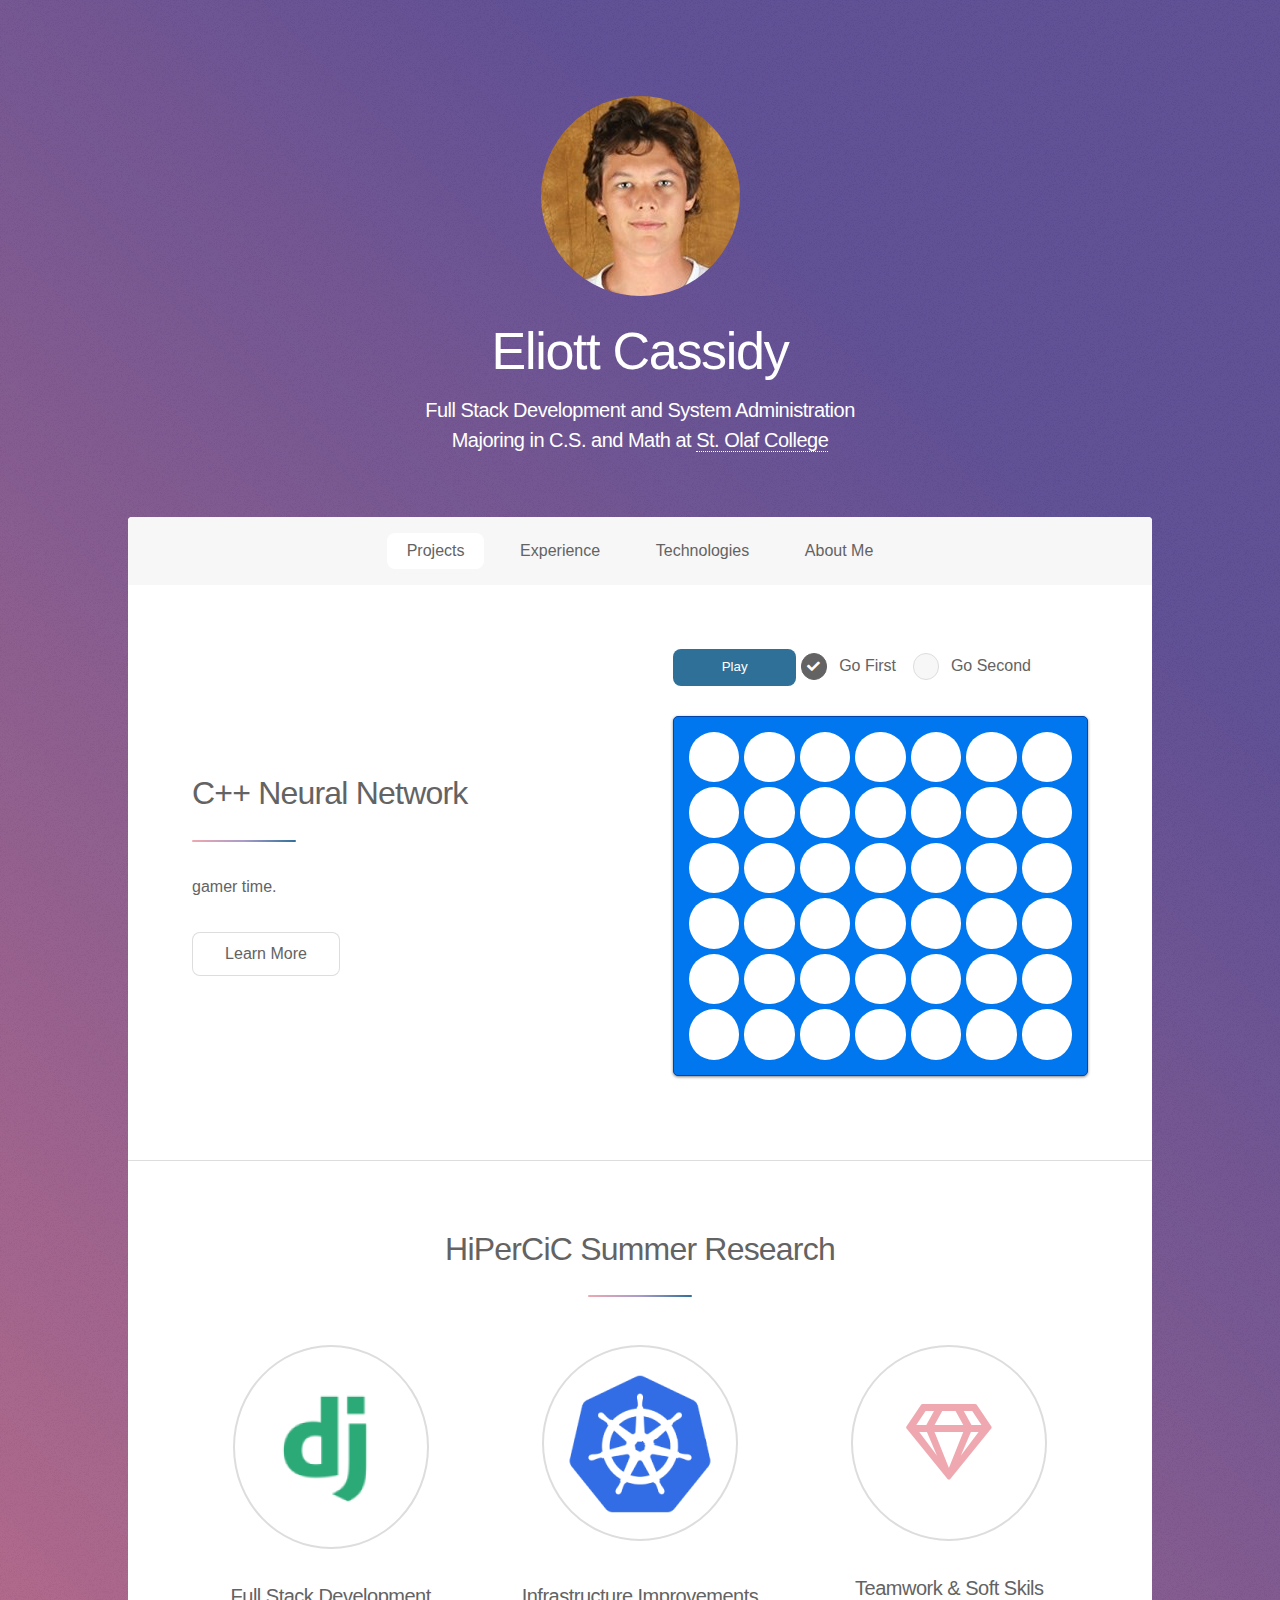
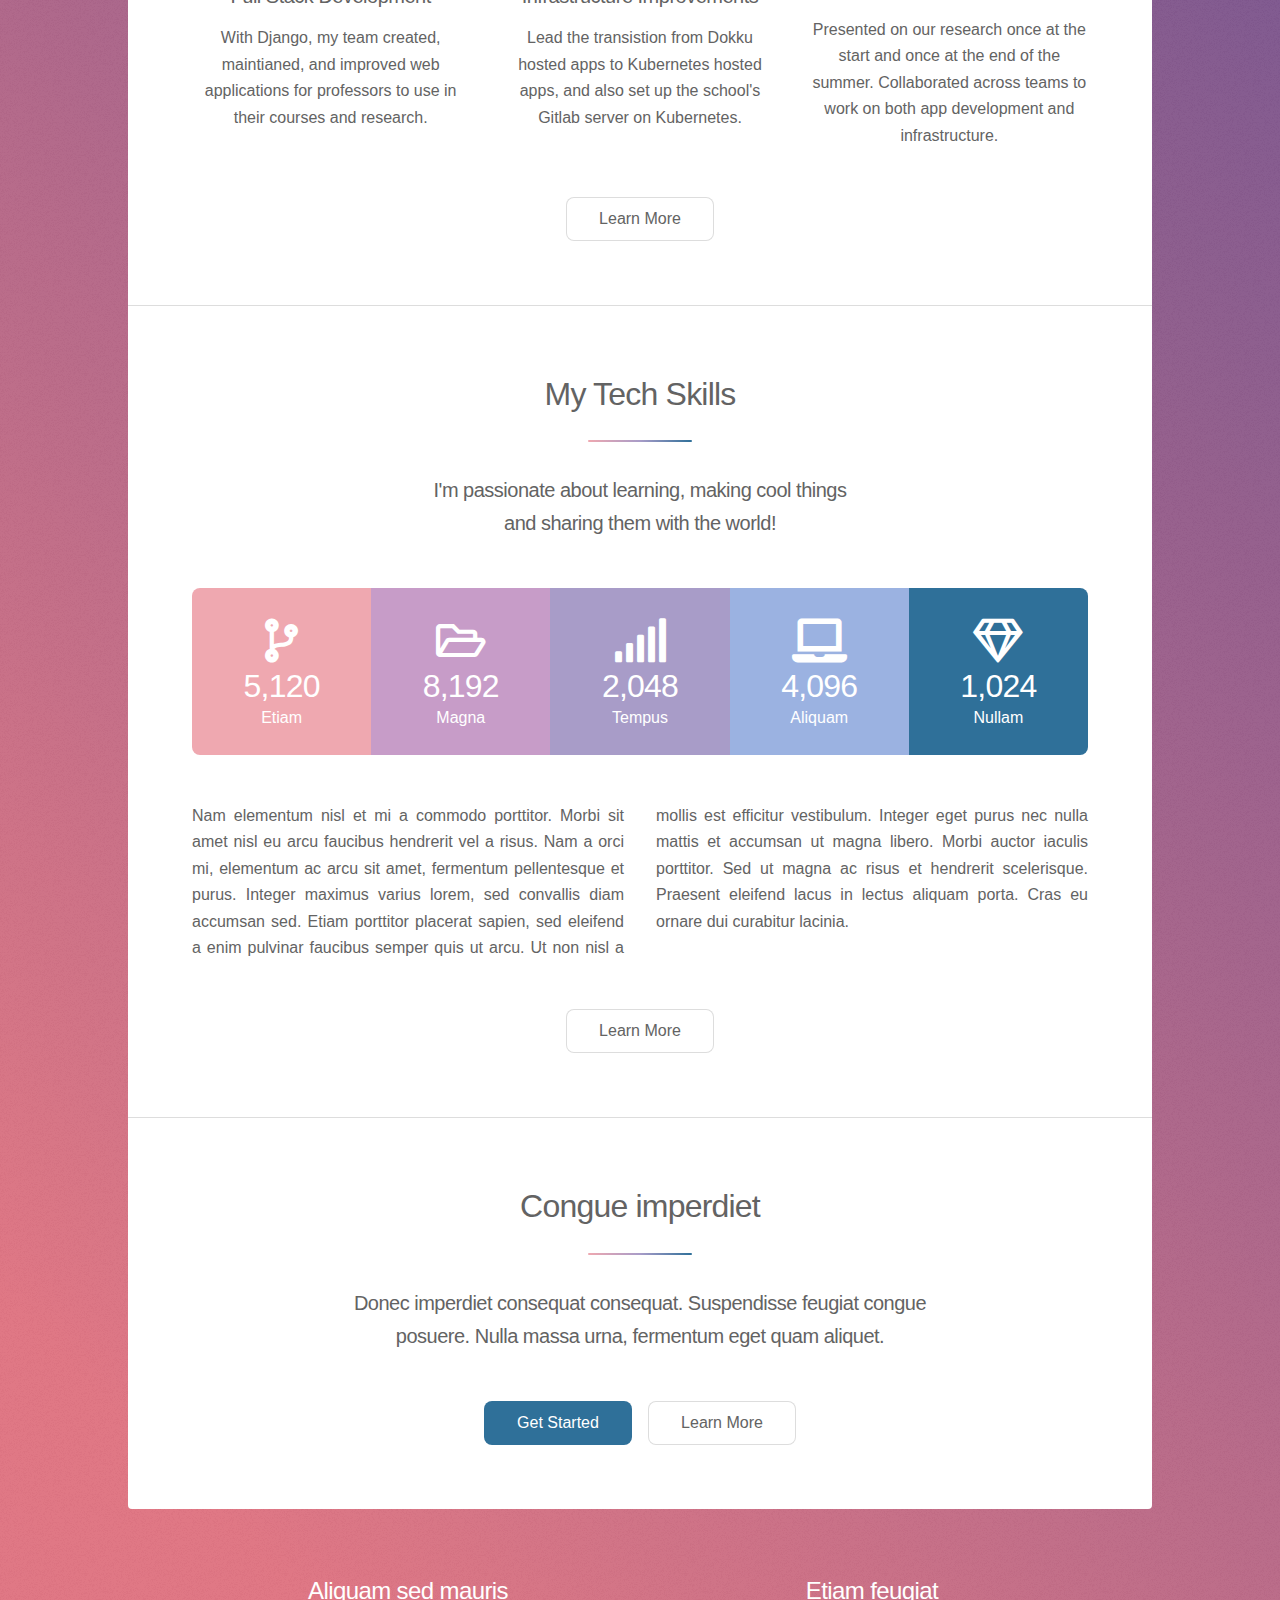
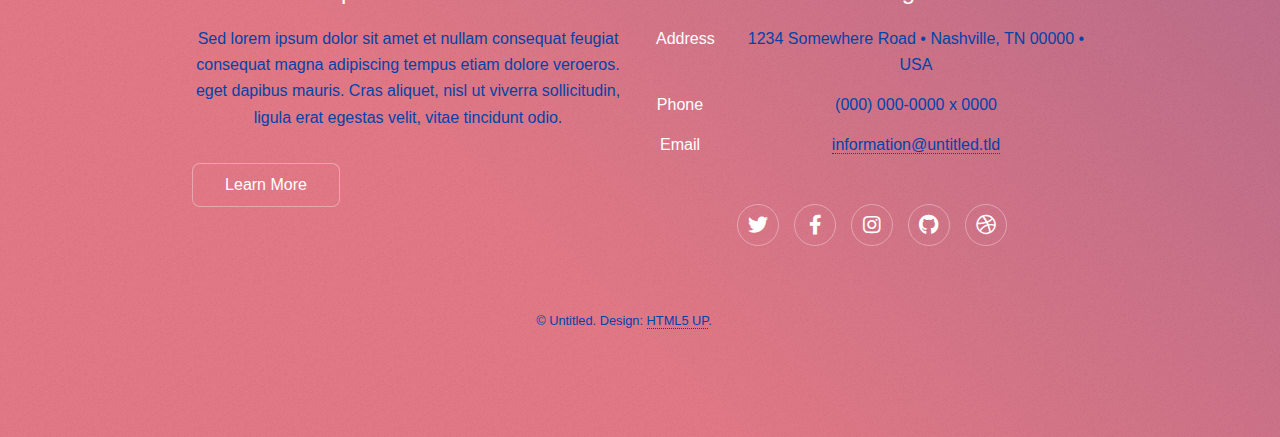
==== commit 8f86c313: "gamer time" ====
--- a/index.html
+++ b/index.html
@@ -57,9 +57,7 @@
 										<header class="major">
 											<h2>C++ Neural Network</h2>
 										</header>
-										<p>Sed lorem ipsum dolor sit amet nullam consequat feugiat consequat magna
-										adipiscing magna etiam amet veroeros. Lorem ipsum dolor tempus sit cursus.
-										Tempus nisl et nullam lorem ipsum dolor sit amet aliquam.</p>
+										<p>gamer time.</p>
 										<ul class="actions">
 											<li><a href="generic.html" class="button">Learn More</a></li>
 										</ul>
@@ -193,4 +191,4 @@
 			<script src="assets/js/main.js"></script>
 
 	</body>
-</html>+</html>
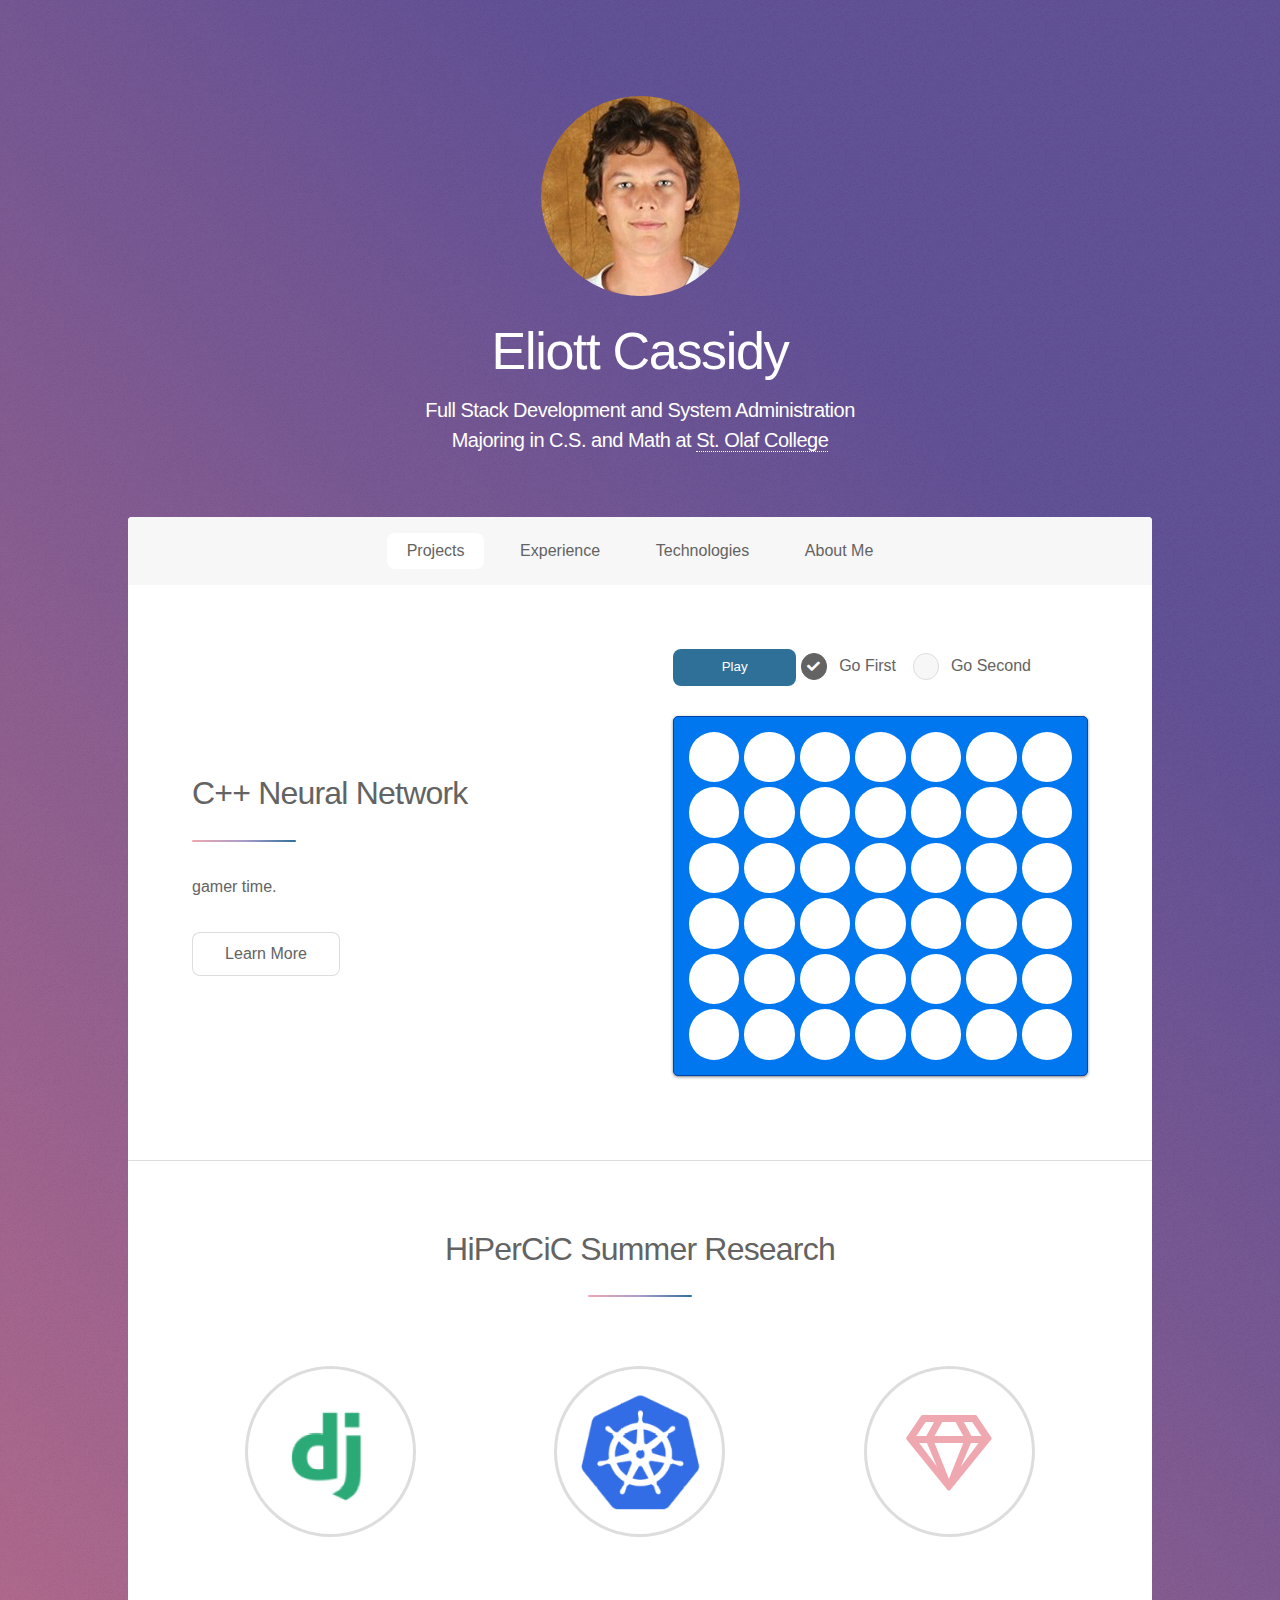
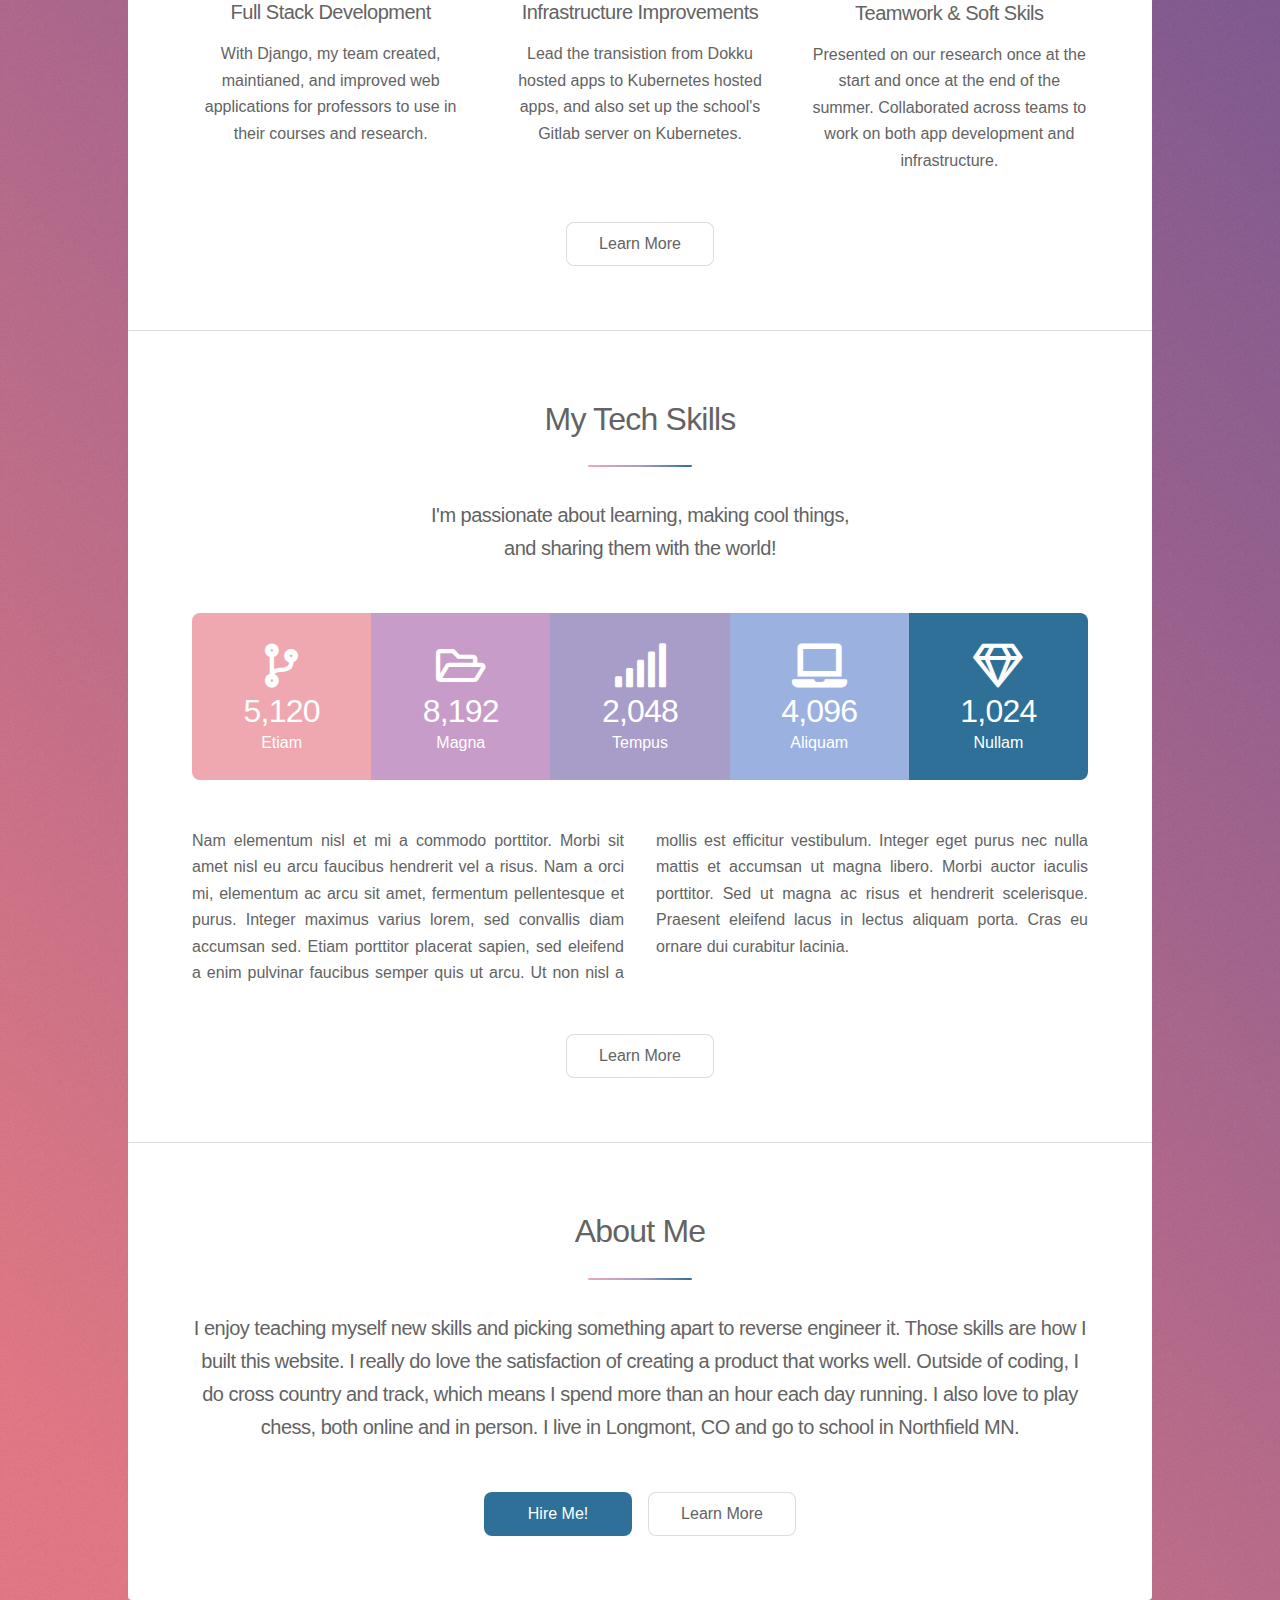
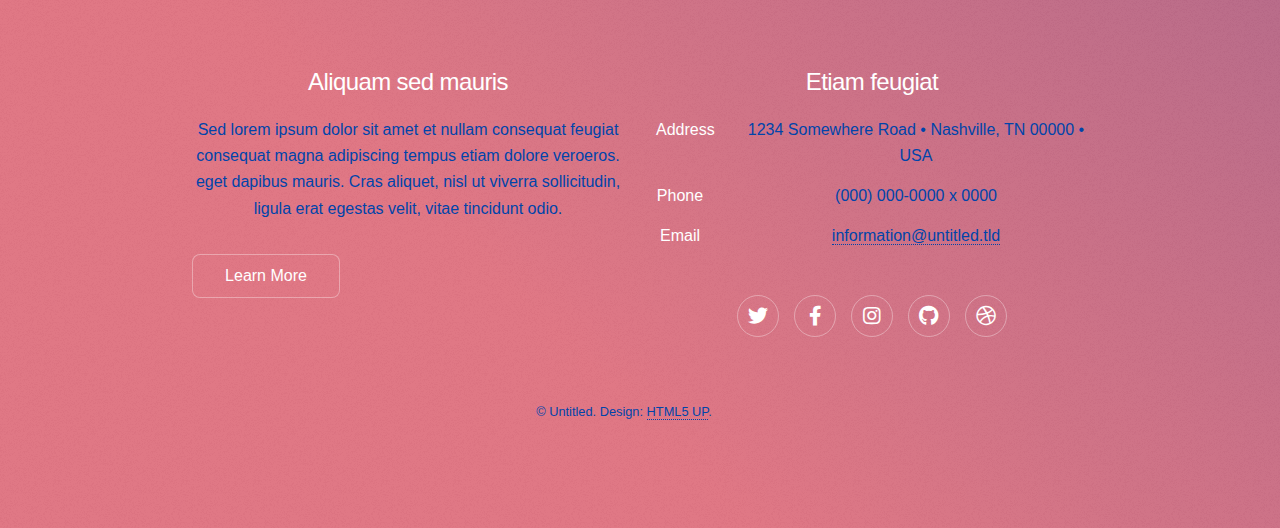
==== commit 80bd4916: "nice  looking website !" ====
--- a/index.html
+++ b/index.html
@@ -73,12 +73,12 @@
 								</header>
 								<ul class="features">
 									<li>
-										<span class="icon major style5"><img id="django_logo" class="" src="images/django2.png" alt="" /></span>
+										<span class="icon major style5"><img class="logo-major" src="images/django2.png" alt="" /></span>
 										<h3>Full Stack Development</h3>
 										<p>With Django, my team created, maintianed, and improved web applications for professors to use in their courses and research.</p>
 									</li>
 									<li>
-										<img id="kubernetes_logo" class="icon major style5" src="images/kubernetes.png" alt=""/>
+										<span class="icon major style5"><img class="logo-major" src="images/kubernetes.png" alt=""/></span>
 										<h3>Infrastructure Improvements</h3>
 										<p>Lead the transistion from Dokku hosted apps to Kubernetes hosted apps, and also set up the school's Gitlab server on Kubernetes.</p>
 									</li>
@@ -99,7 +99,7 @@
 							<section id="technologies" class="main special">
 								<header class="major">
 									<h2>My Tech Skills</h2>
-									<p>I'm passionate about learning, making cool things<br />
+									<p>I'm passionate about learning, making cool things,<br />
 									and sharing them with the world!</p>
 								</header>
 								<ul class="statistics">
@@ -135,13 +135,15 @@
 						<!-- Get Started -->
 							<section id="about_me" class="main special">
 								<header class="major">
-									<h2>Congue imperdiet</h2>
-									<p>Donec imperdiet consequat consequat. Suspendisse feugiat congue<br />
-									posuere. Nulla massa urna, fermentum eget quam aliquet.</p>
+									<h2>About Me</h2>
+									<p>I enjoy teaching myself new skills and picking something apart to reverse engineer it.
+										Those skills are how I built this website.  I really do love the satisfaction of creating a product that works well.
+										Outside of coding, I do cross country and track, which means I spend more than an hour each day running.
+										I also love to play chess, both online and in person. I live in Longmont, CO and go to school in Northfield MN.</p>
 								</header>
 								<footer class="major">
 									<ul class="actions special">
-										<li><a href="generic.html" class="button primary">Get Started</a></li>
+										<li><a href="generic.html" class="button primary">Hire Me!</a></li>
 										<li><a href="generic.html" class="button">Learn More</a></li>
 									</ul>
 								</footer>
--- a/assets/css/main.css
+++ b/assets/css/main.css
@@ -2256,14 +2256,15 @@
 		}
 
 		.icon.major {
-			border: solid 2px;
+			border: solid 10px;
 			display: inline-block;
 			border-radius: 100%;
 			padding: 0.65em;
 			margin: 0 0 2em 0;
 			cursor: default;
-		}
-
+			visibility: hidden;
+		}
+		
 			.icon.major:before {
 				display: inline-block;
 				font-size: 6.25rem;
@@ -2271,9 +2272,24 @@
 				height: 2.25em;
 				line-height: 2.2em;
 				border-radius: 100%;
-				border: solid 0px;
+				border: solid 3px;
 				text-align: center;
-			}
+				visibility: visible;
+				margin: 0 0 9px 0;
+			}
+		
+			.icon.major img{
+				display: inline-block;
+				font-size: 6.25rem;
+				width: 2.25em;
+				height: auto;
+				border-radius: 100%;
+				border: solid 3px;
+				visibility: visible;
+				text-align: center;
+				line-height: 2.2em;
+				border-color: #dddddd;
+			}	
 
 		.icon.alt {
 			display: inline-block;
@@ -2315,6 +2331,9 @@
 			.icon.major:before {
 				font-size: 5.5rem;
 			}
+			.icon.major img{
+				font-size: 5.5rem;
+			}	
 
 		}
 
@@ -2323,6 +2342,9 @@
 			.icon.major:before {
 				font-size: 4.75rem;
 			}
+			.icon.major img{
+				font-size: 4.75rem;
+			}	
 
 		}
 
@@ -2334,6 +2356,9 @@
 			}
 
 				.icon.major:before {
+					font-size: 3.5rem;
+				}
+				.icon.major img{
 					font-size: 3.5rem;
 				}
 
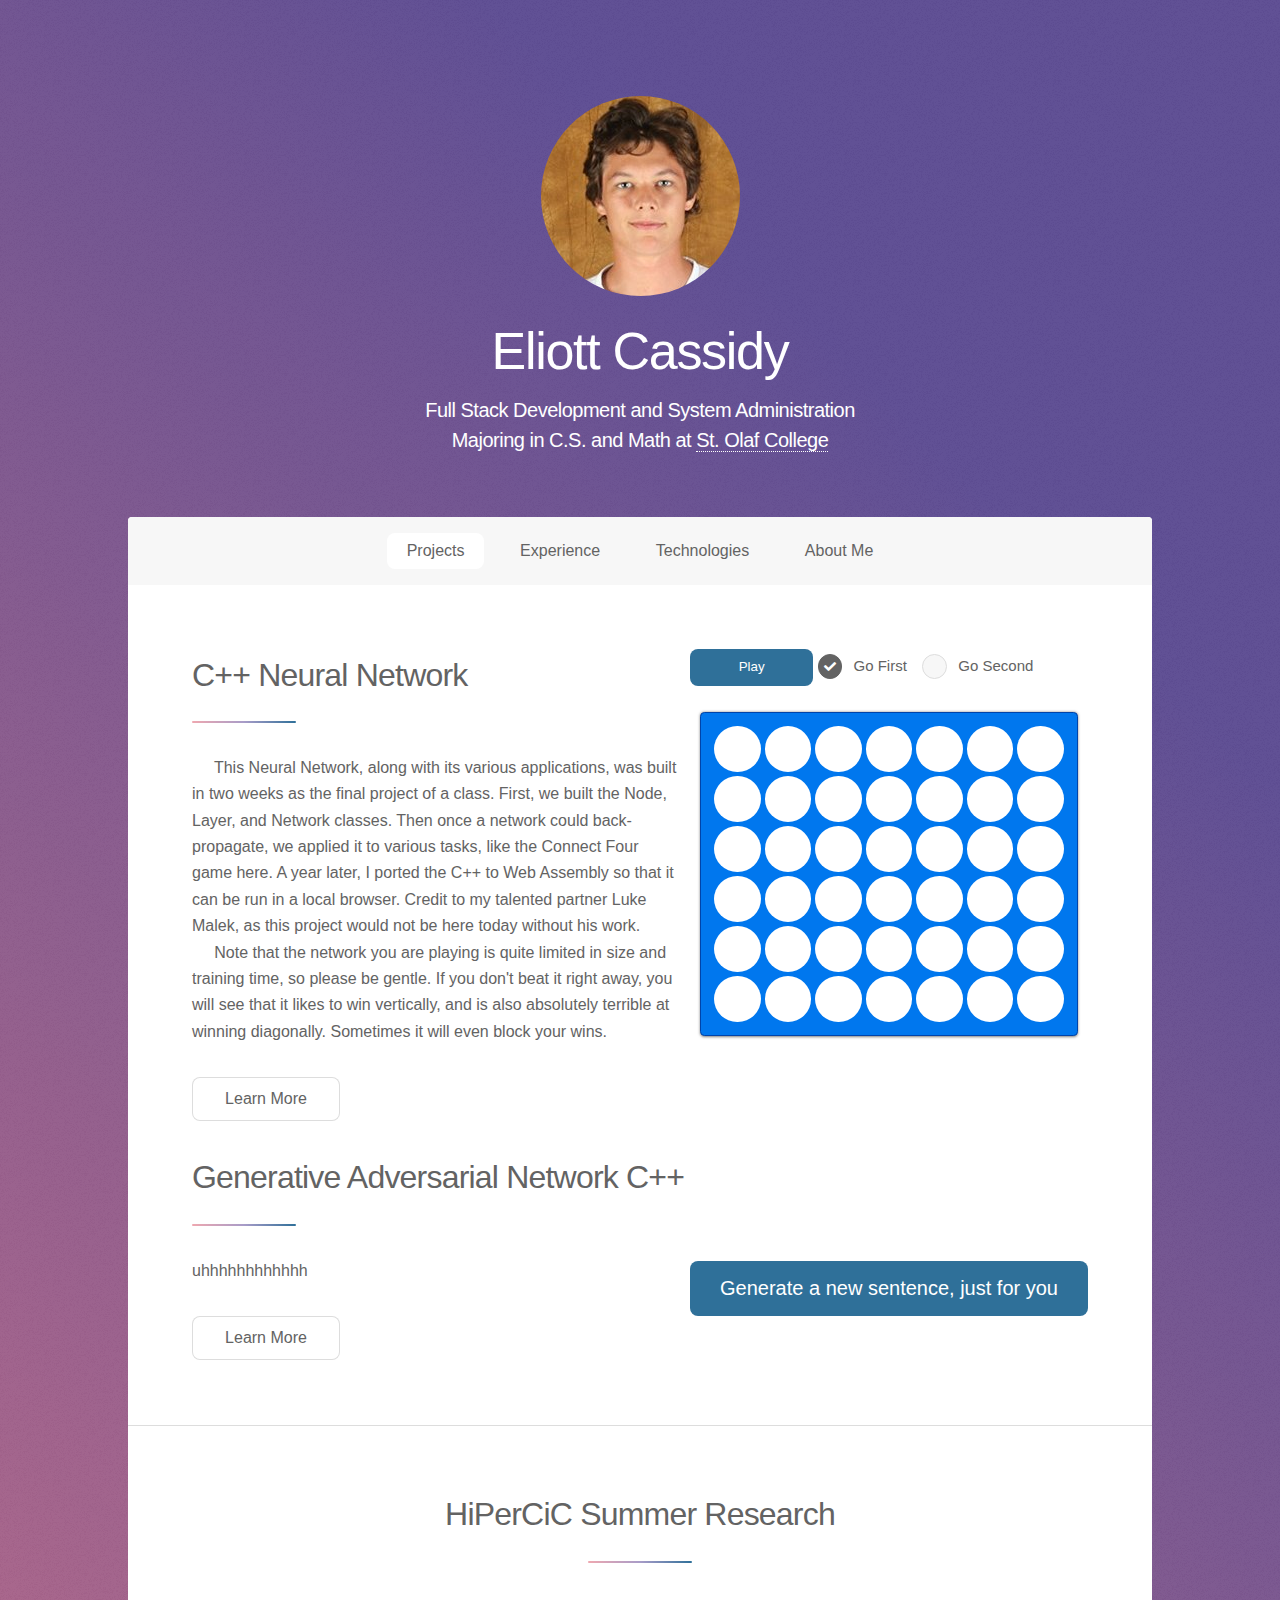
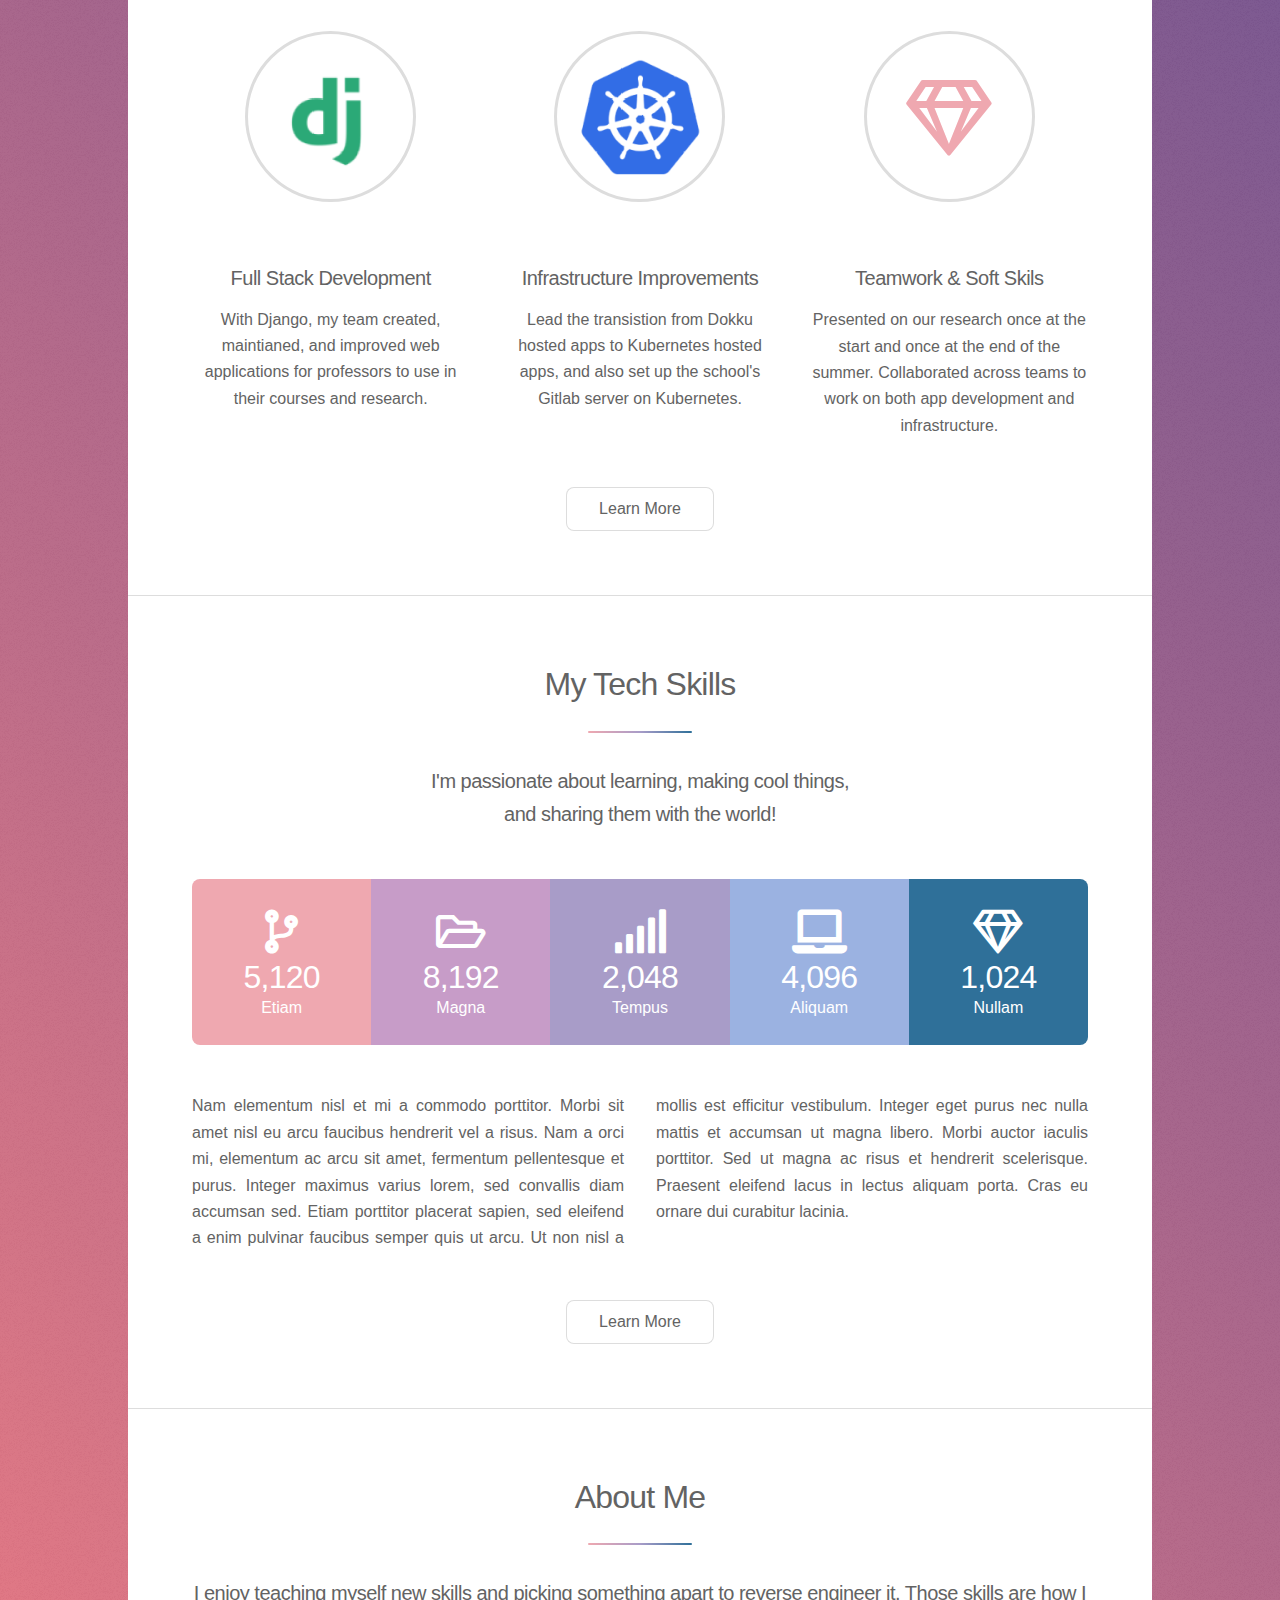
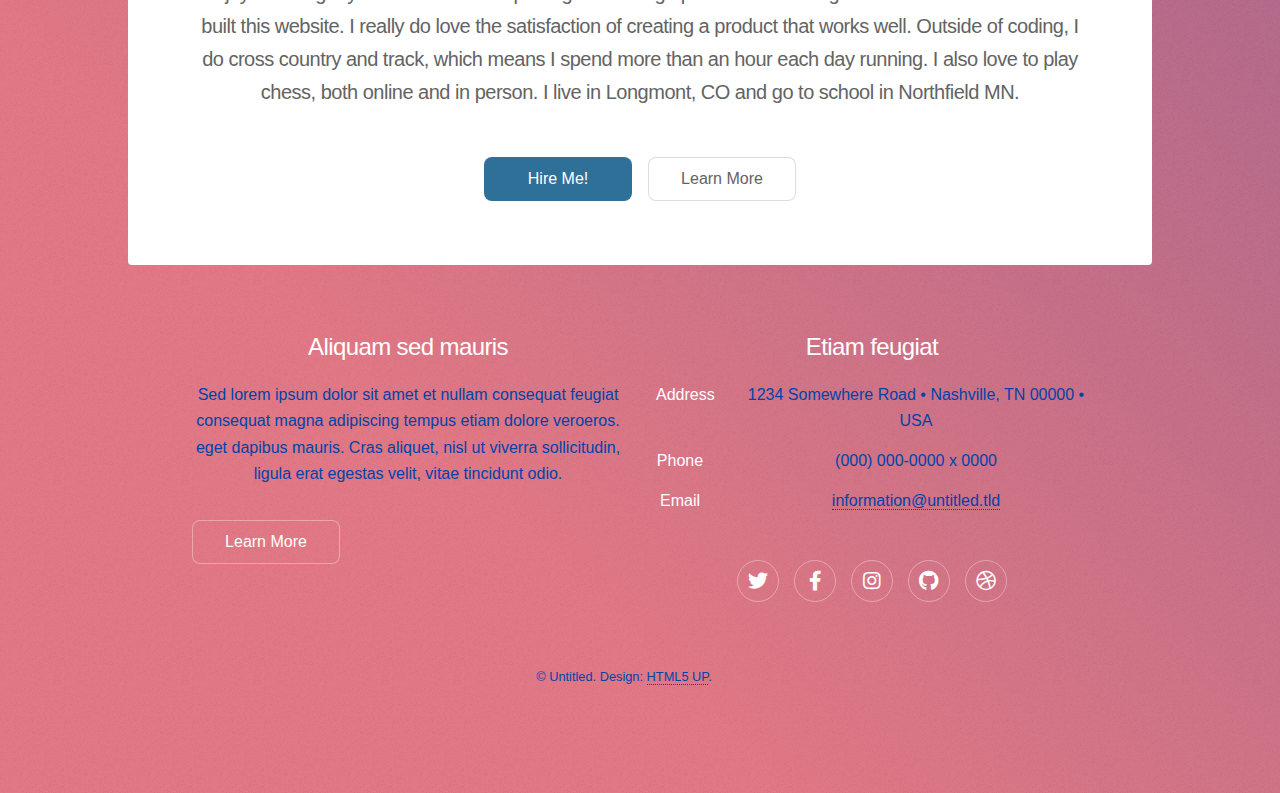
==== commit d850c9e4: "its lookin niiiiice" ====
--- a/index.html
+++ b/index.html
@@ -11,13 +11,13 @@
 		<meta name="viewport" content="width=device-width, initial-scale=1, user-scalable=no" />
 		<link rel="stylesheet" href="assets/css/main.css" />
 		<noscript><link rel="stylesheet" href="assets/css/noscript.css" /></noscript>
-		<script type="text/javascript" src="connect4driver.js"></script>
+		<script type="text/javascript" src="NNdemo.js"></script>
 		<script src="https://ajax.googleapis.com/ajax/libs/jquery/3.5.1/jquery.min.js"></script>
 		<script> 
 			$(function(){
-			  $("#DivConnect4").load("connect4driver.html"); 
+				$("#DivNNdemo").load("NNdemo.html"); 
 			});
-			</script> 
+		</script> 
 	</head>
 	<body class="is-preload">
 
@@ -57,12 +57,19 @@
 										<header class="major">
 											<h2>C++ Neural Network</h2>
 										</header>
-										<p>gamer time.</p>
+										<p style="margin-right: 10px;">&nbsp&nbsp&nbsp&nbsp This Neural Network, along with its various applications, was built in two weeks as the final project of a class. First, we built the Node, Layer, and Network classes. Then once a network could back-propagate, we applied it to various tasks, like the Connect Four game here. A year later, I ported the C++ to Web Assembly so that it can be run in a local browser. Credit to my talented partner Luke Malek, as this project would not be here today without his work. <br />
+										&nbsp&nbsp&nbsp&nbsp Note that the network you are playing is quite limited in size and training time, so please be gentle. If you don't beat it right away, you will see that it likes to win vertically, and is also absolutely terrible at winning diagonally. Sometimes it will even block your wins.</p>
 										<ul class="actions">
 											<li><a href="generic.html" class="button">Learn More</a></li>
 										</ul>
+										<header  class="major">
+											<h2>Generative Adversarial Network C++</h2>
+										</header>
+										<p>uhhhhhhhhhhhh</p>
+										<ul class = "actions">
+											<li><a href="generic.html" class="button">Learn More</a></li>
 									</div>
-									<span id="DivConnect4"></span>
+									<span id="DivNNdemo"></span>
 								</div>
 							</section>
 
--- a/assets/css/main.css
+++ b/assets/css/main.css
@@ -3809,4 +3809,26 @@
 				max-width: 100%;
 			}
 
-		}+		}
+/* Interactive Elements*/
+@media screen and (max-width: 1680px) {
+
+	#DivNNdemo {
+		font-size: 10px;
+	}
+
+}
+@media screen and (max-width: 1280px) {
+
+	#DivNNdemo {
+		font-size: 9px;
+	}
+
+}
+@media screen and (max-width: 736px) {
+
+	#DivNNdemo {
+		font-size: 8px;
+	}
+
+}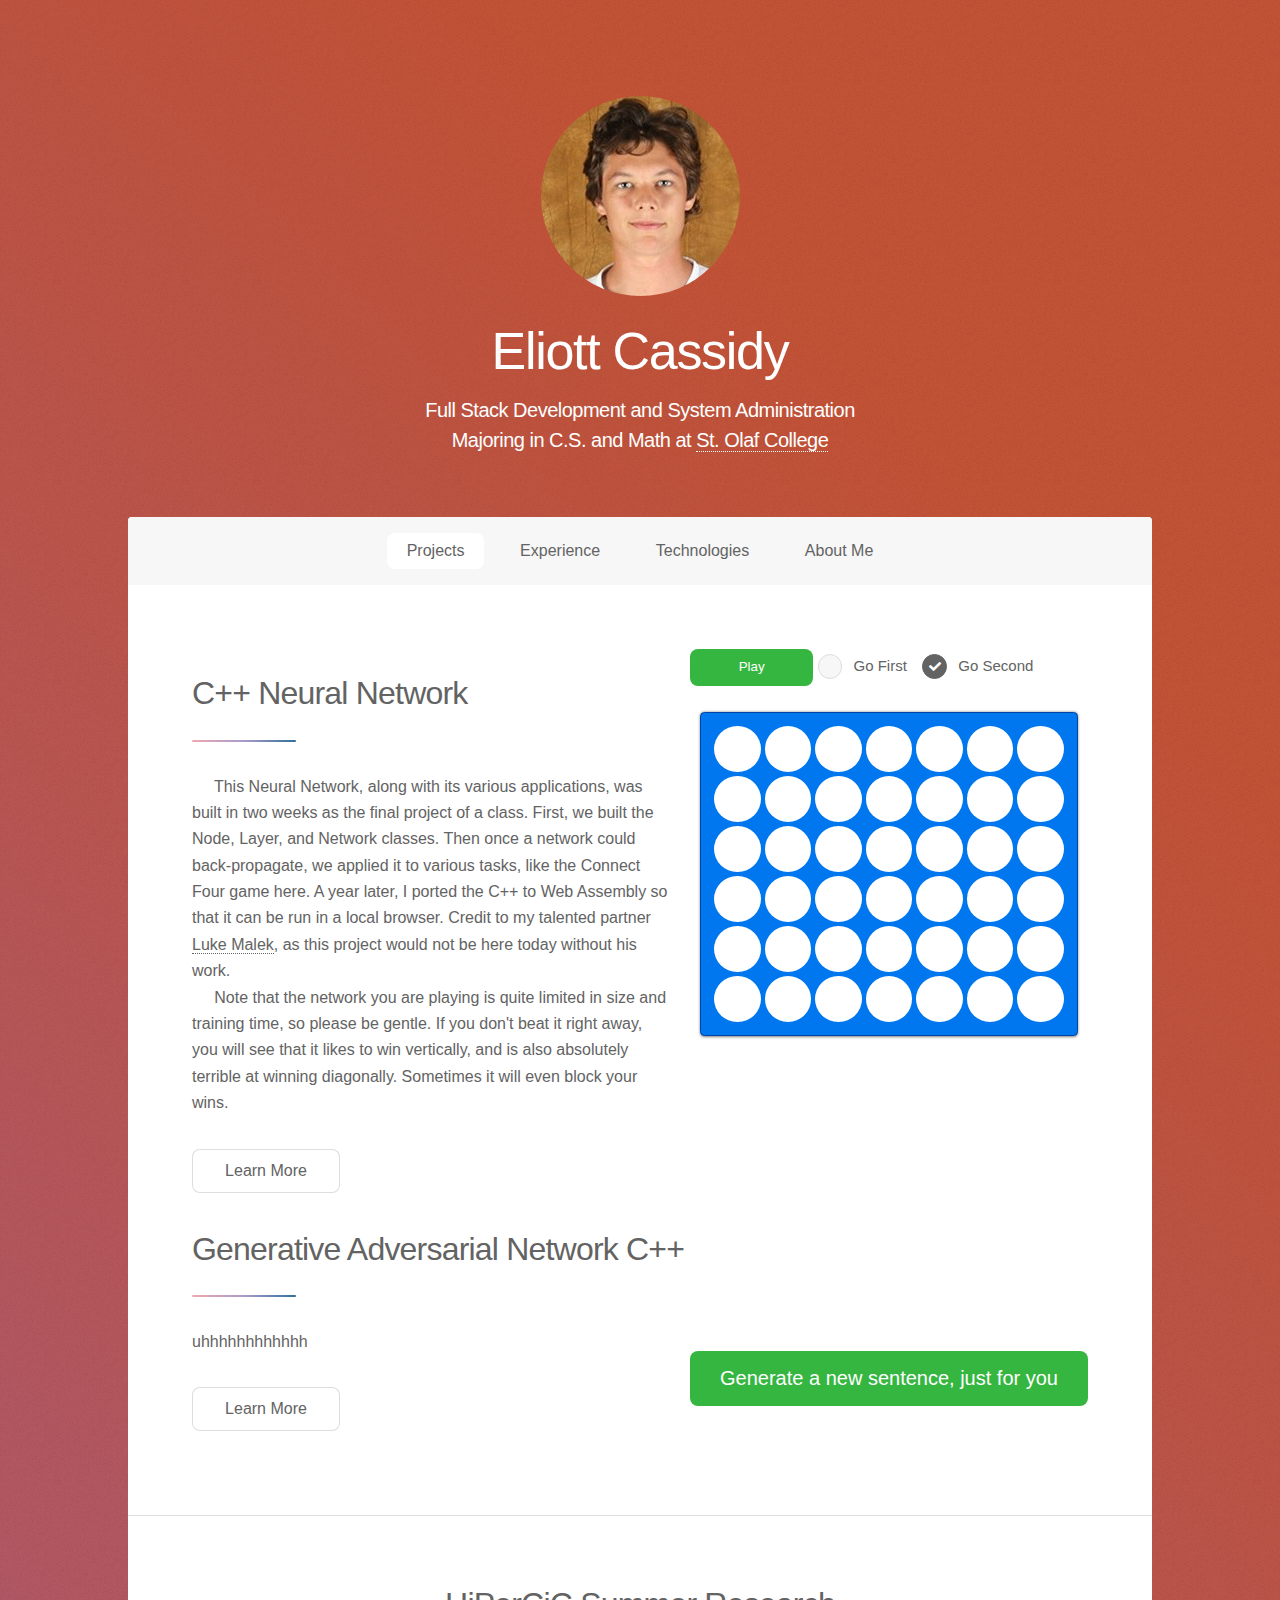
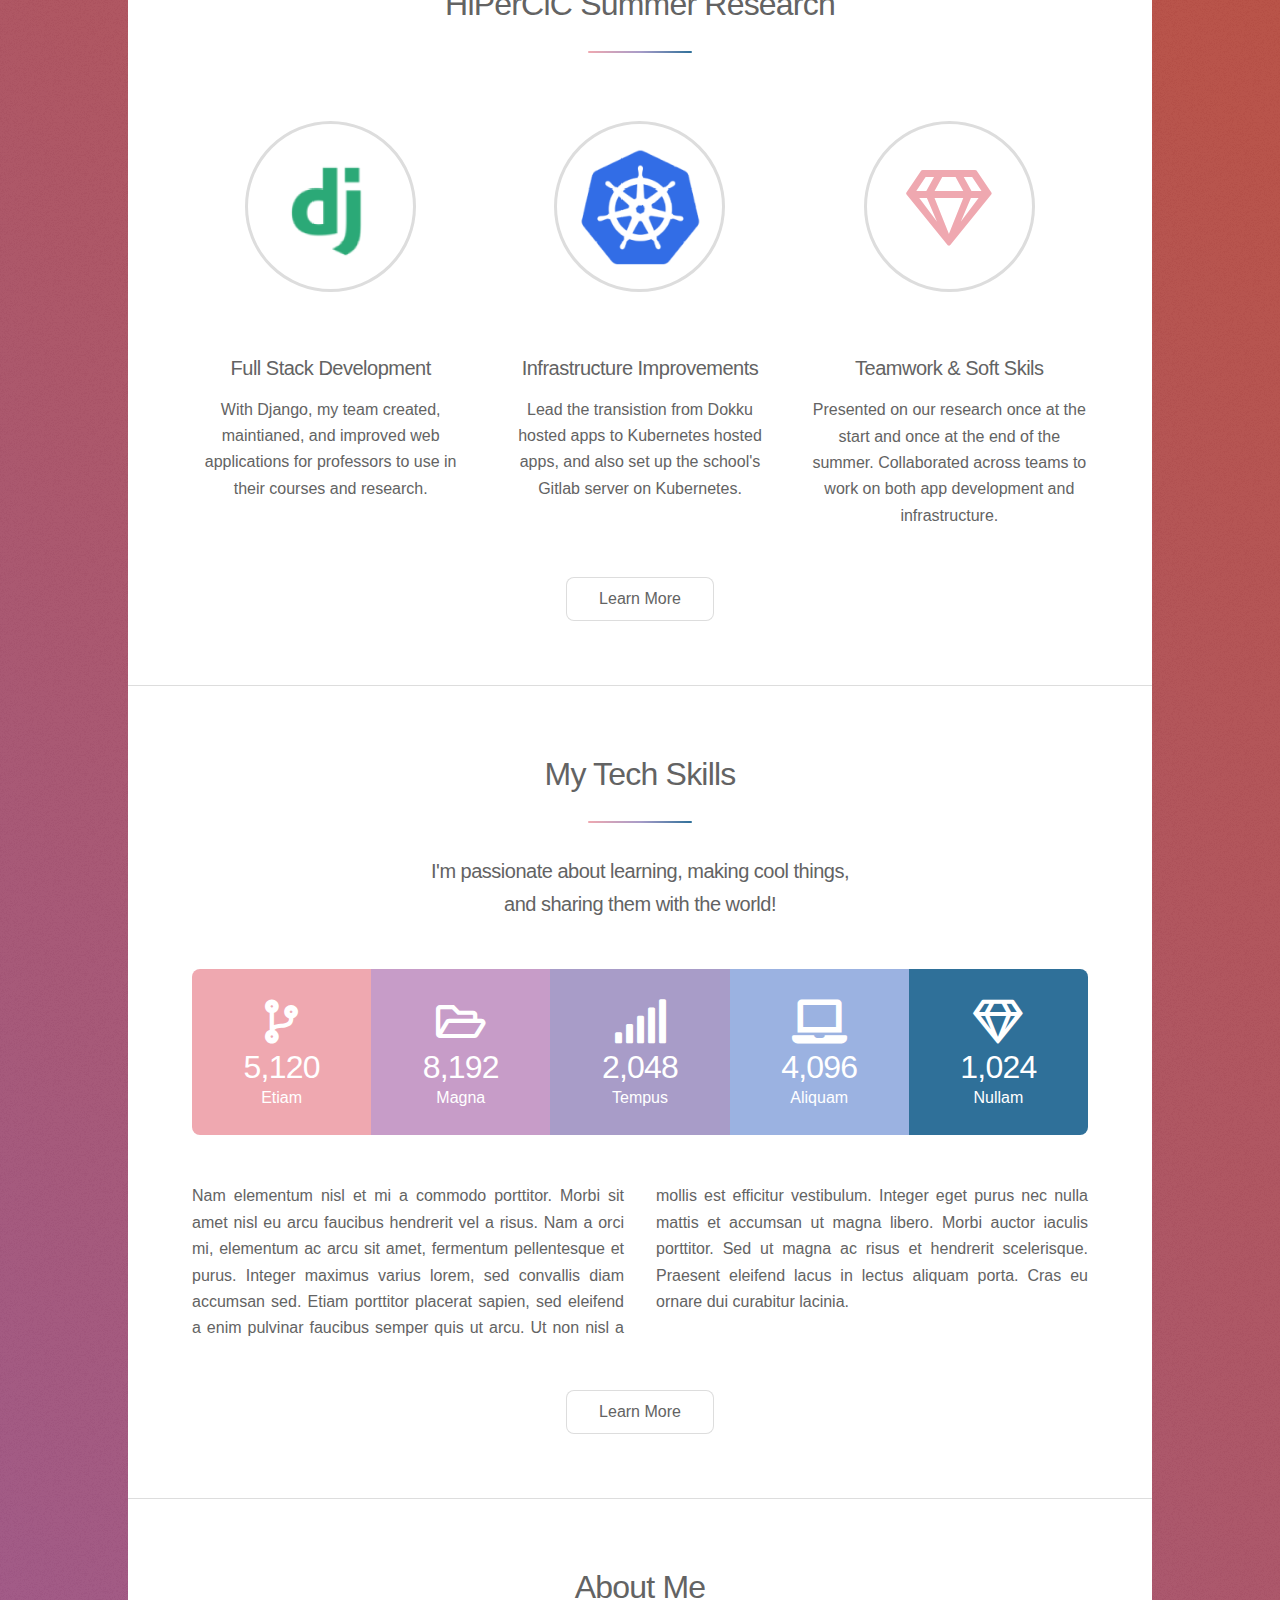
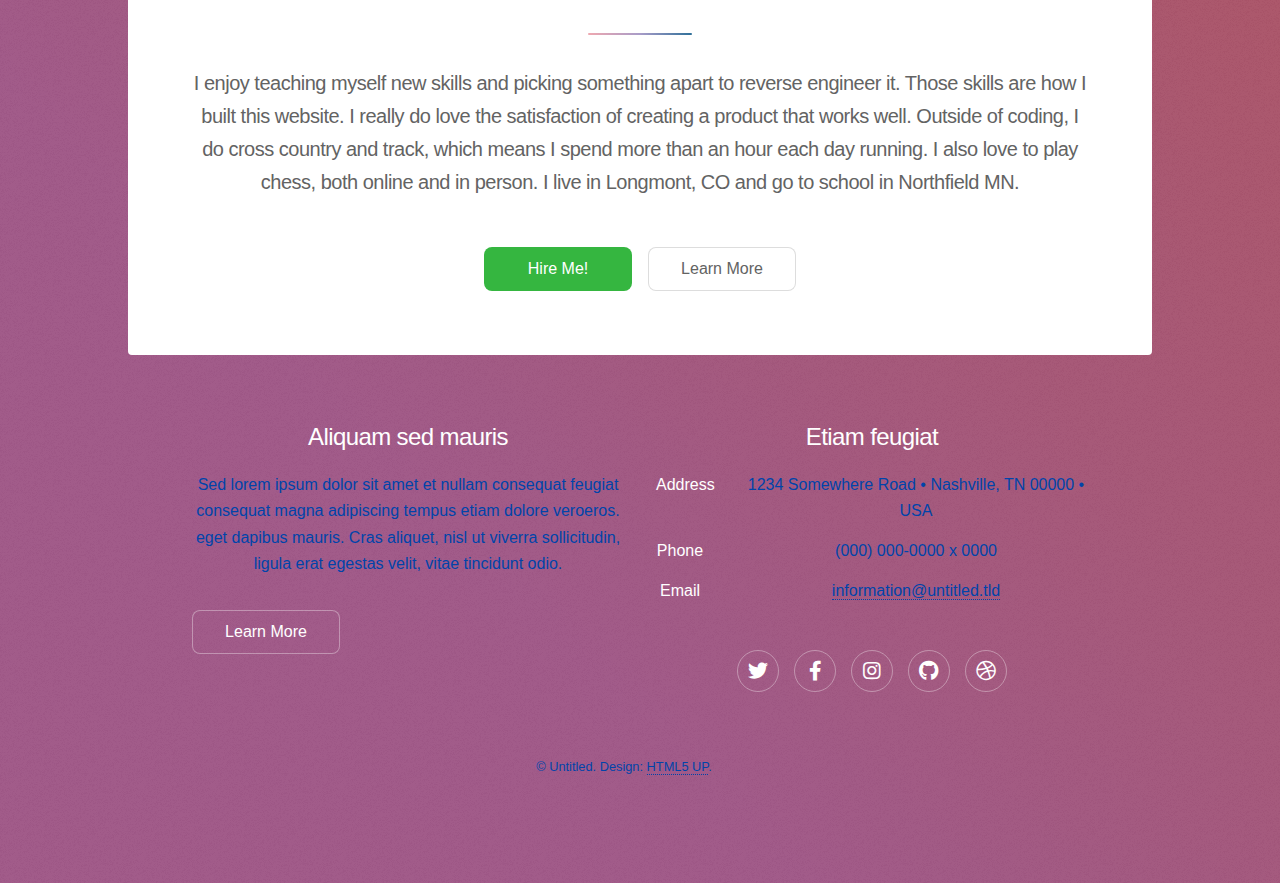
==== commit 7de3bd46: "added stuff" ====
--- a/index.html
+++ b/index.html
@@ -57,7 +57,7 @@
 										<header class="major">
 											<h2>C++ Neural Network</h2>
 										</header>
-										<p style="margin-right: 10px;">&nbsp&nbsp&nbsp&nbsp This Neural Network, along with its various applications, was built in two weeks as the final project of a class. First, we built the Node, Layer, and Network classes. Then once a network could back-propagate, we applied it to various tasks, like the Connect Four game here. A year later, I ported the C++ to Web Assembly so that it can be run in a local browser. Credit to my talented partner Luke Malek, as this project would not be here today without his work. <br />
+										<p style="margin-right: 20px;">&nbsp&nbsp&nbsp&nbsp This Neural Network, along with its various applications, was built in two weeks as the final project of a class. First, we built the Node, Layer, and Network classes. Then once a network could back-propagate, we applied it to various tasks, like the Connect Four game here. A year later, I ported the C++ to Web Assembly so that it can be run in a local browser. Credit to my talented partner <a target="_blank" href="https://github.com/lukemalek">Luke Malek</a>, as this project would not be here today without his work.<br/>
 										&nbsp&nbsp&nbsp&nbsp Note that the network you are playing is quite limited in size and training time, so please be gentle. If you don't beat it right away, you will see that it likes to win vertically, and is also absolutely terrible at winning diagonally. Sometimes it will even block your wins.</p>
 										<ul class="actions">
 											<li><a href="generic.html" class="button">Learn More</a></li>
--- a/assets/css/main.css
+++ b/assets/css/main.css
@@ -99,11 +99,11 @@
 	}
 
 	body {
-		background-color: #935d8c;
-		background-image: url("images/overlay.png"), -moz-linear-gradient(45deg, #e37682 15%, #5f4d93 85%);
-		background-image: url("images/overlay.png"), -webkit-linear-gradient(45deg, #e37682 15%, #5f4d93 85%);
-		background-image: url("images/overlay.png"), -ms-linear-gradient(45deg, #e37682 15%, #5f4d93 85%);
-		background-image: url("images/overlay.png"), linear-gradient(45deg, #e37682 15%, #5f4d93 85%);
+		background-color: #fbff00;
+		background-image: url("images/overlay.png"), -moz-linear-gradient(45deg, #d345743a 15%, #c24e30 85%);
+		background-image: url("images/overlay.png"), -webkit-linear-gradient(45deg, #d345743a 15%, #c24e30 85%);
+		background-image: url("images/overlay.png"), -ms-linear-gradient(45deg, #d345743a 15%, #c24e30 85%);
+		background-image: url("images/overlay.png"), linear-gradient(45deg, #d345743a 15%, #c24e30 85%);
 	}
 
 		body.is-preload *, body.is-preload *:before, body.is-preload *:after {
@@ -1957,9 +1957,10 @@
 		input[type="button"].primary,
 		button.primary,
 		.button.primary {
-			background-color: #2f7099;
+			background-color: #35b640;
 			color: #ffffff !important;
 			box-shadow: none;
+			transition: box-shadow 0.4s;
 		}
 
 			input[type="submit"].primary:hover,
@@ -1967,7 +1968,8 @@
 			input[type="button"].primary:hover,
 			button.primary:hover,
 			.button.primary:hover {
-				background-color: #9acff2;
+				background-color: #31af4d;
+				box-shadow: 0 12px 16px 0 rgba(0,0,0,0.24),0 17px 50px 0 rgba(0,0,0,0.19);
 			}
 
 			input[type="submit"].primary:active,
@@ -1975,7 +1977,7 @@
 			input[type="button"].primary:active,
 			button.primary:active,
 			.button.primary:active {
-				background-color: #7ec3ee;
+				background-color: #42d13d;
 			}
 
 			input[type="submit"].primary.icon:before,
@@ -3438,25 +3440,27 @@
 			#main input[type="button"].primary,
 			#main button.primary,
 			#main .button.primary {
-				background-color: #2f7099;
+				background-color: #35b640;
 				color: #ffffff !important;
 				box-shadow: none;
-			}
-
+				transition: box-shadow 0.4s;
+			}
+			
 				#main input[type="submit"].primary:hover,
 				#main input[type="reset"].primary:hover,
 				#main input[type="button"].primary:hover,
 				#main button.primary:hover,
 				#main .button.primary:hover {
-					background-color: #9acff2;
-				}
-
+					background-color: #31af4d;
+					box-shadow: 0 12px 16px 0 rgba(0,0,0,0.24),0 17px 50px 0 rgba(0,0,0,0.19);
+				}
+				
 				#main input[type="submit"].primary:active,
 				#main input[type="reset"].primary:active,
 				#main input[type="button"].primary:active,
 				#main button.primary:active,
 				#main .button.primary:active {
-					background-color: #7ec3ee;
+					background-color: #42d13d;
 				}
 
 				#main input[type="submit"].primary.icon:before,
@@ -3831,4 +3835,10 @@
 		font-size: 8px;
 	}
 
+}
+@media screen and (max-width: 980px) {
+
+	#allConnect4Content {
+		margin-bottom: 5em !important;
+	}
 }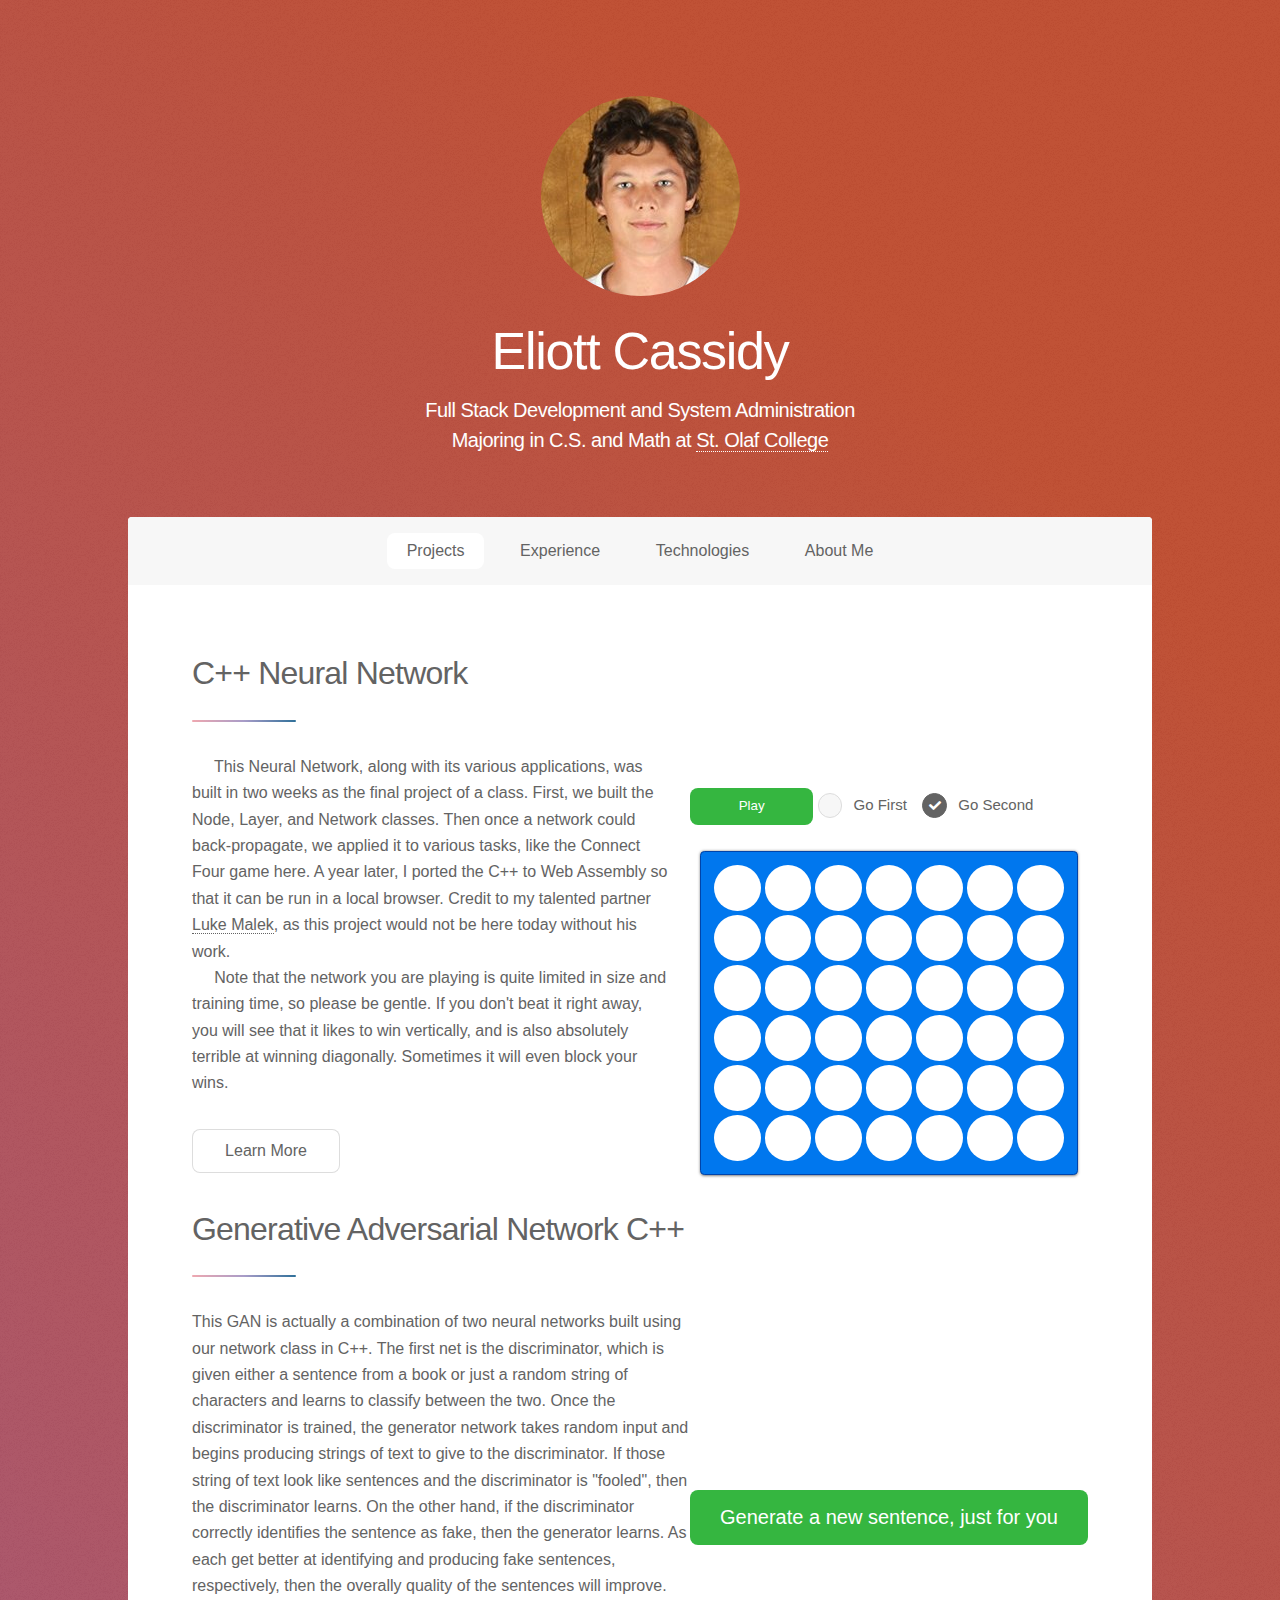
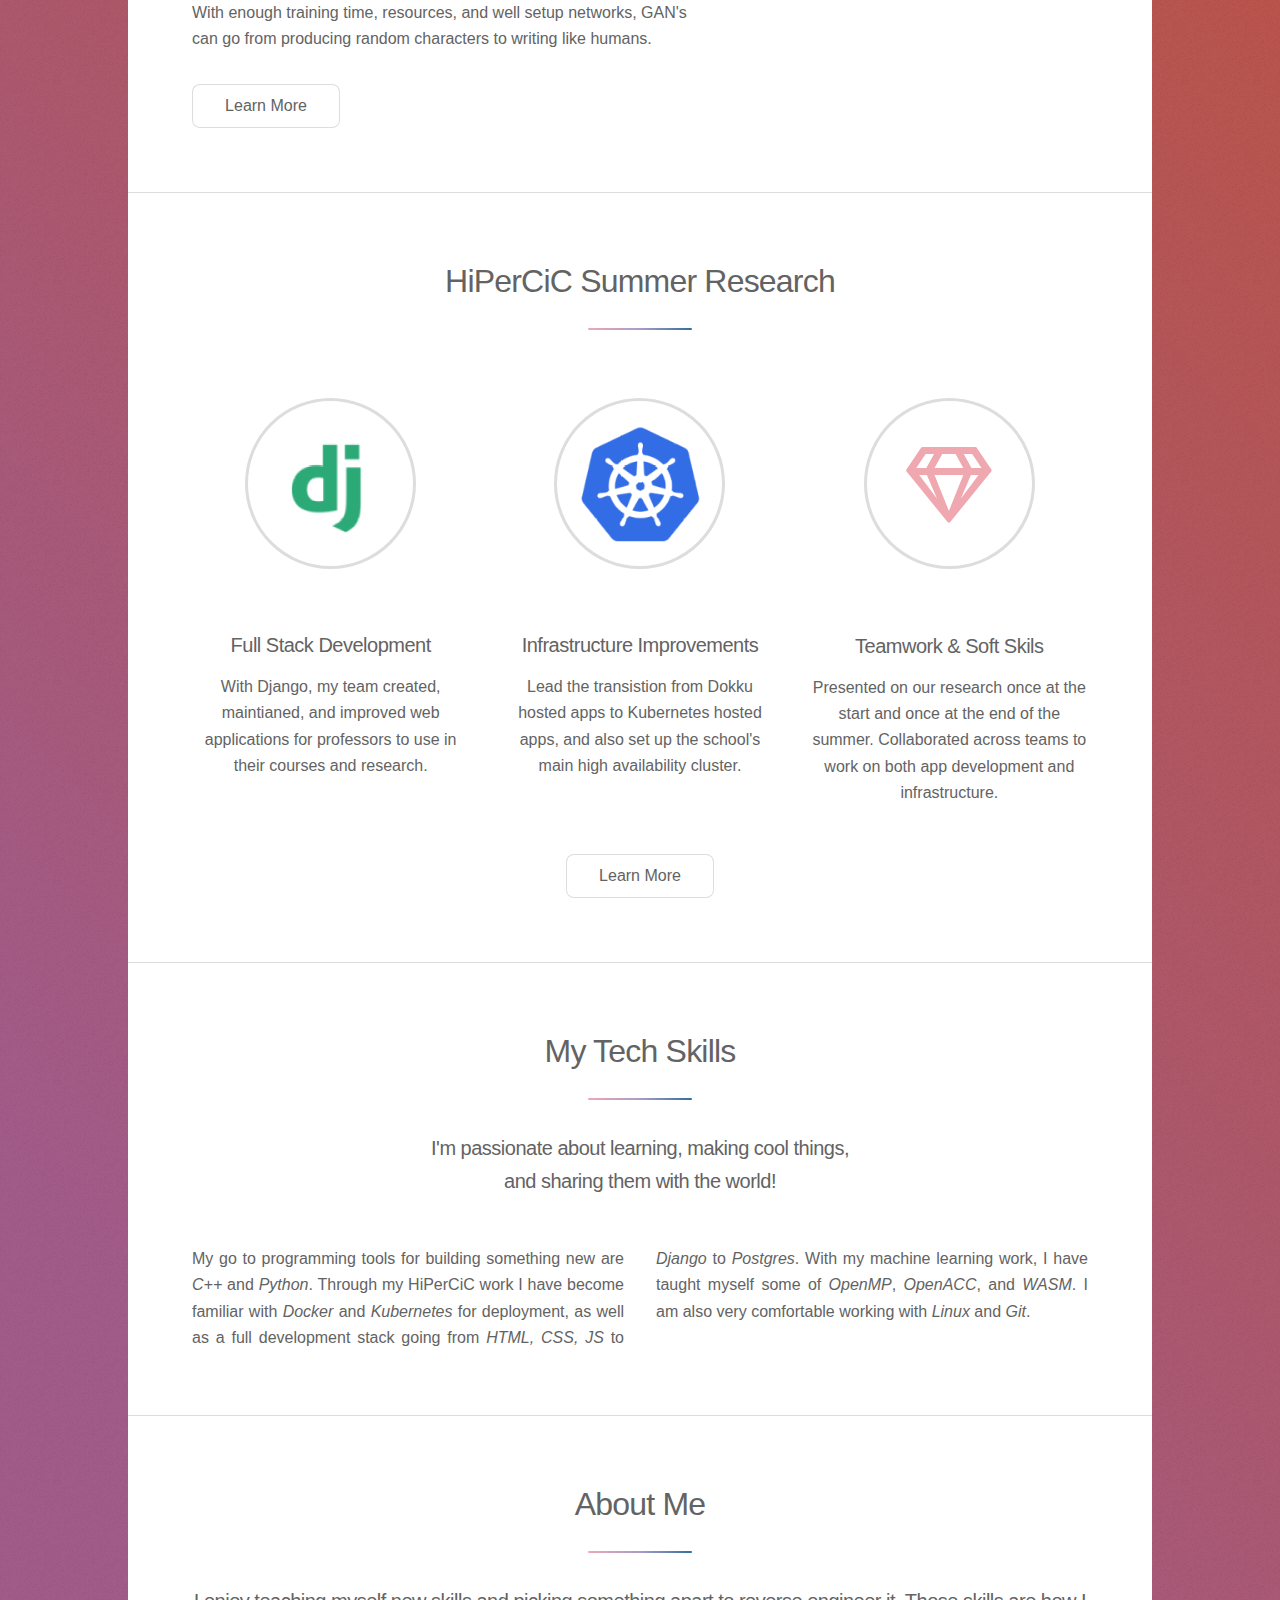
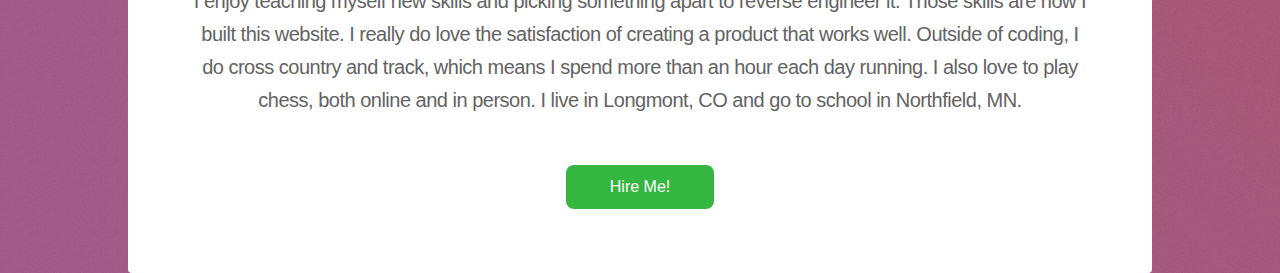
==== commit ae3a84b1: "hey its a good" ====
--- a/index.html
+++ b/index.html
@@ -60,14 +60,14 @@
 										<p style="margin-right: 20px;">&nbsp&nbsp&nbsp&nbsp This Neural Network, along with its various applications, was built in two weeks as the final project of a class. First, we built the Node, Layer, and Network classes. Then once a network could back-propagate, we applied it to various tasks, like the Connect Four game here. A year later, I ported the C++ to Web Assembly so that it can be run in a local browser. Credit to my talented partner <a target="_blank" href="https://github.com/lukemalek">Luke Malek</a>, as this project would not be here today without his work.<br/>
 										&nbsp&nbsp&nbsp&nbsp Note that the network you are playing is quite limited in size and training time, so please be gentle. If you don't beat it right away, you will see that it likes to win vertically, and is also absolutely terrible at winning diagonally. Sometimes it will even block your wins.</p>
 										<ul class="actions">
-											<li><a href="generic.html" class="button">Learn More</a></li>
+											<li><a href="neural_net_info.html" class="button">Learn More</a></li>
 										</ul>
 										<header  class="major">
 											<h2>Generative Adversarial Network C++</h2>
 										</header>
-										<p>uhhhhhhhhhhhh</p>
+										<p>This GAN is actually a combination of two neural networks built using our network class in C++. The first net is the discriminator, which is given either a sentence from a book or just a random string of characters and learns to classify between the two. Once the discriminator is trained, the generator network takes random input and begins producing strings of text to give to the discriminator. If those string of text look like sentences and the discriminator is "fooled", then the discriminator learns. On the other hand, if the discriminator correctly identifies the sentence as fake, then the generator learns. As each get better at identifying and producing fake sentences, respectively, then the overally quality of the sentences will improve. With enough training time, resources, and well setup networks, GAN's can go from producing random characters to writing like humans.</p>
 										<ul class = "actions">
-											<li><a href="generic.html" class="button">Learn More</a></li>
+											<li><a href="neural_net_info.html" class="button">Learn More</a></li>
 									</div>
 									<span id="DivNNdemo"></span>
 								</div>
@@ -87,7 +87,7 @@
 									<li>
 										<span class="icon major style5"><img class="logo-major" src="images/kubernetes.png" alt=""/></span>
 										<h3>Infrastructure Improvements</h3>
-										<p>Lead the transistion from Dokku hosted apps to Kubernetes hosted apps, and also set up the school's Gitlab server on Kubernetes.</p>
+										<p>Lead the transistion from Dokku hosted apps to Kubernetes hosted apps, and also set up the school's main high availability cluster.</p>
 									</li>
 									<li>
 										<span class="icon major style1 fa-gem"></span>
@@ -97,18 +97,19 @@
 								</ul>
 								<footer class="major">
 									<ul class="actions special">
-										<li><a href="generic.html" class="button">Learn More</a></li>
+										<li><a href="https://hipercic3-devel.cs.stolaf.edu" target="_blank" class="button">Learn More</a></li>
 									</ul>
 								</footer>
 							</section>
 
-						<!-- Second Section -->
+						<!-- Second Section--->
 							<section id="technologies" class="main special">
 								<header class="major">
 									<h2>My Tech Skills</h2>
 									<p>I'm passionate about learning, making cool things,<br />
 									and sharing them with the world!</p>
 								</header>
+								<!--
 								<ul class="statistics">
 									<li class="style1">
 										<span class="icon solid fa-code-branch"></span>
@@ -131,14 +132,17 @@
 										<strong>1,024</strong> Nullam
 									</li>
 								</ul>
-								<p class="content">Nam elementum nisl et mi a commodo porttitor. Morbi sit amet nisl eu arcu faucibus hendrerit vel a risus. Nam a orci mi, elementum ac arcu sit amet, fermentum pellentesque et purus. Integer maximus varius lorem, sed convallis diam accumsan sed. Etiam porttitor placerat sapien, sed eleifend a enim pulvinar faucibus semper quis ut arcu. Ut non nisl a mollis est efficitur vestibulum. Integer eget purus nec nulla mattis et accumsan ut magna libero. Morbi auctor iaculis porttitor. Sed ut magna ac risus et hendrerit scelerisque. Praesent eleifend lacus in lectus aliquam porta. Cras eu ornare dui curabitur lacinia.</p>
+								--->
+								<p class="content">My go to programming tools for building something new are <i>C++</i> and <i>Python</i>. Through my HiPerCiC work I have become familiar with <i>Docker</i> and <i>Kubernetes</i> for deployment, as well as a full development stack going from <i>HTML, CSS, JS</i> to <i>Django</i> to <i>Postgres</i>. With my machine learning work, I have taught myself some of <i>OpenMP</i>, <i>OpenACC</i>, and <i>WASM</i>. I am also very comfortable working with <i>Linux</i> and <i>Git</i>.</p>
+								<!--
 								<footer class="major">
 									<ul class="actions special">
 										<li><a href="generic.html" class="button">Learn More</a></li>
 									</ul>
 								</footer>
-							</section>
-
+								--->
+							</section>
+						
 						<!-- Get Started -->
 							<section id="about_me" class="main special">
 								<header class="major">
@@ -146,19 +150,18 @@
 									<p>I enjoy teaching myself new skills and picking something apart to reverse engineer it.
 										Those skills are how I built this website.  I really do love the satisfaction of creating a product that works well.
 										Outside of coding, I do cross country and track, which means I spend more than an hour each day running.
-										I also love to play chess, both online and in person. I live in Longmont, CO and go to school in Northfield MN.</p>
+										I also love to play chess, both online and in person. I live in Longmont, CO and go to school in Northfield, MN.</p>
 								</header>
 								<footer class="major">
 									<ul class="actions special">
-										<li><a href="generic.html" class="button primary">Hire Me!</a></li>
-										<li><a href="generic.html" class="button">Learn More</a></li>
+										<li><a target="_blank" href="mailto:cassid1@stolaf.edu?subject=Job Offer&body=Dear Eliott, I loved your website and I would like to let you know about a great opportunity I have for you!" class="button primary">Hire Me!</a></li>
 									</ul>
 								</footer>
 							</section>
 
 					</div>
 
-				<!-- Footer -->
+				<!-- Footer 
 					<footer id="footer">
 						<section>
 							<h2>Aliquam sed mauris</h2>
@@ -187,7 +190,7 @@
 						</section>
 						<p class="copyright">&copy; Untitled. Design: <a href="https://html5up.net">HTML5 UP</a>.</p>
 					</footer>
-
+				--->
 			</div>
 
 		<!-- Scripts -->
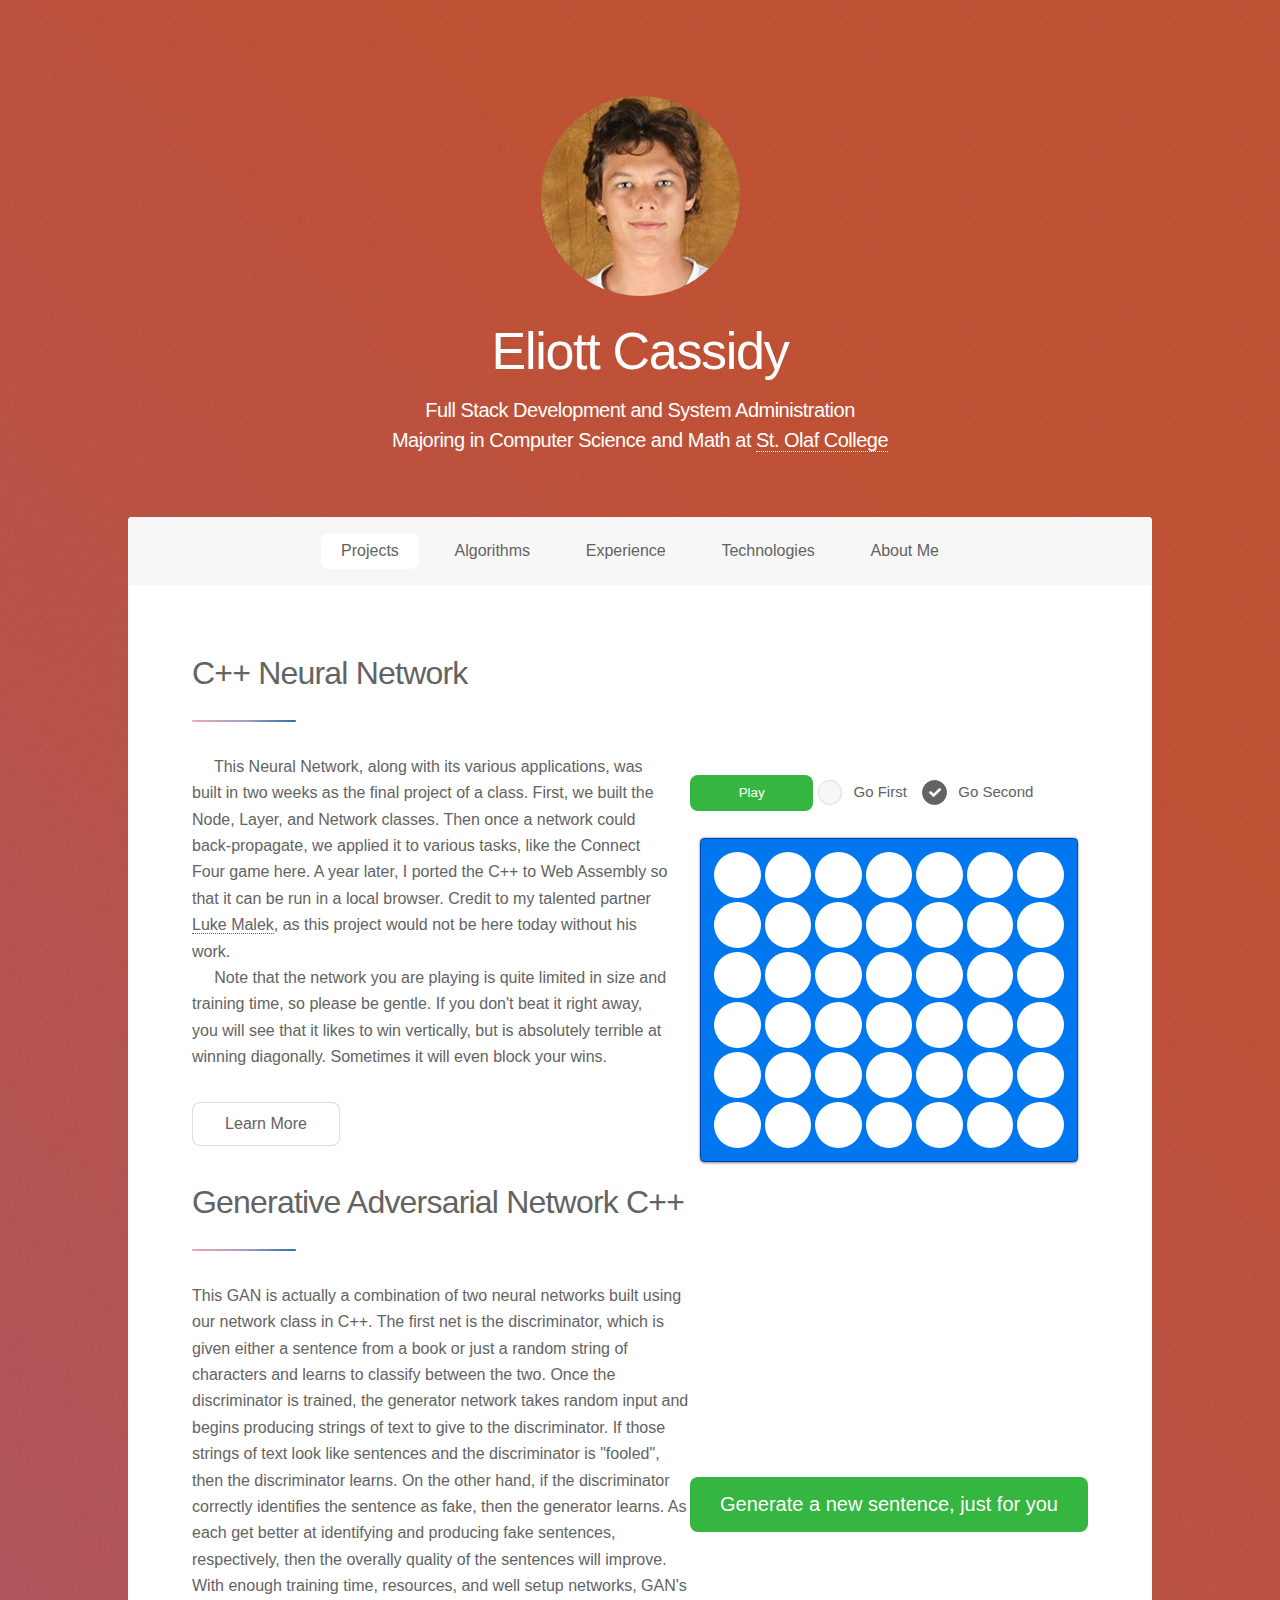
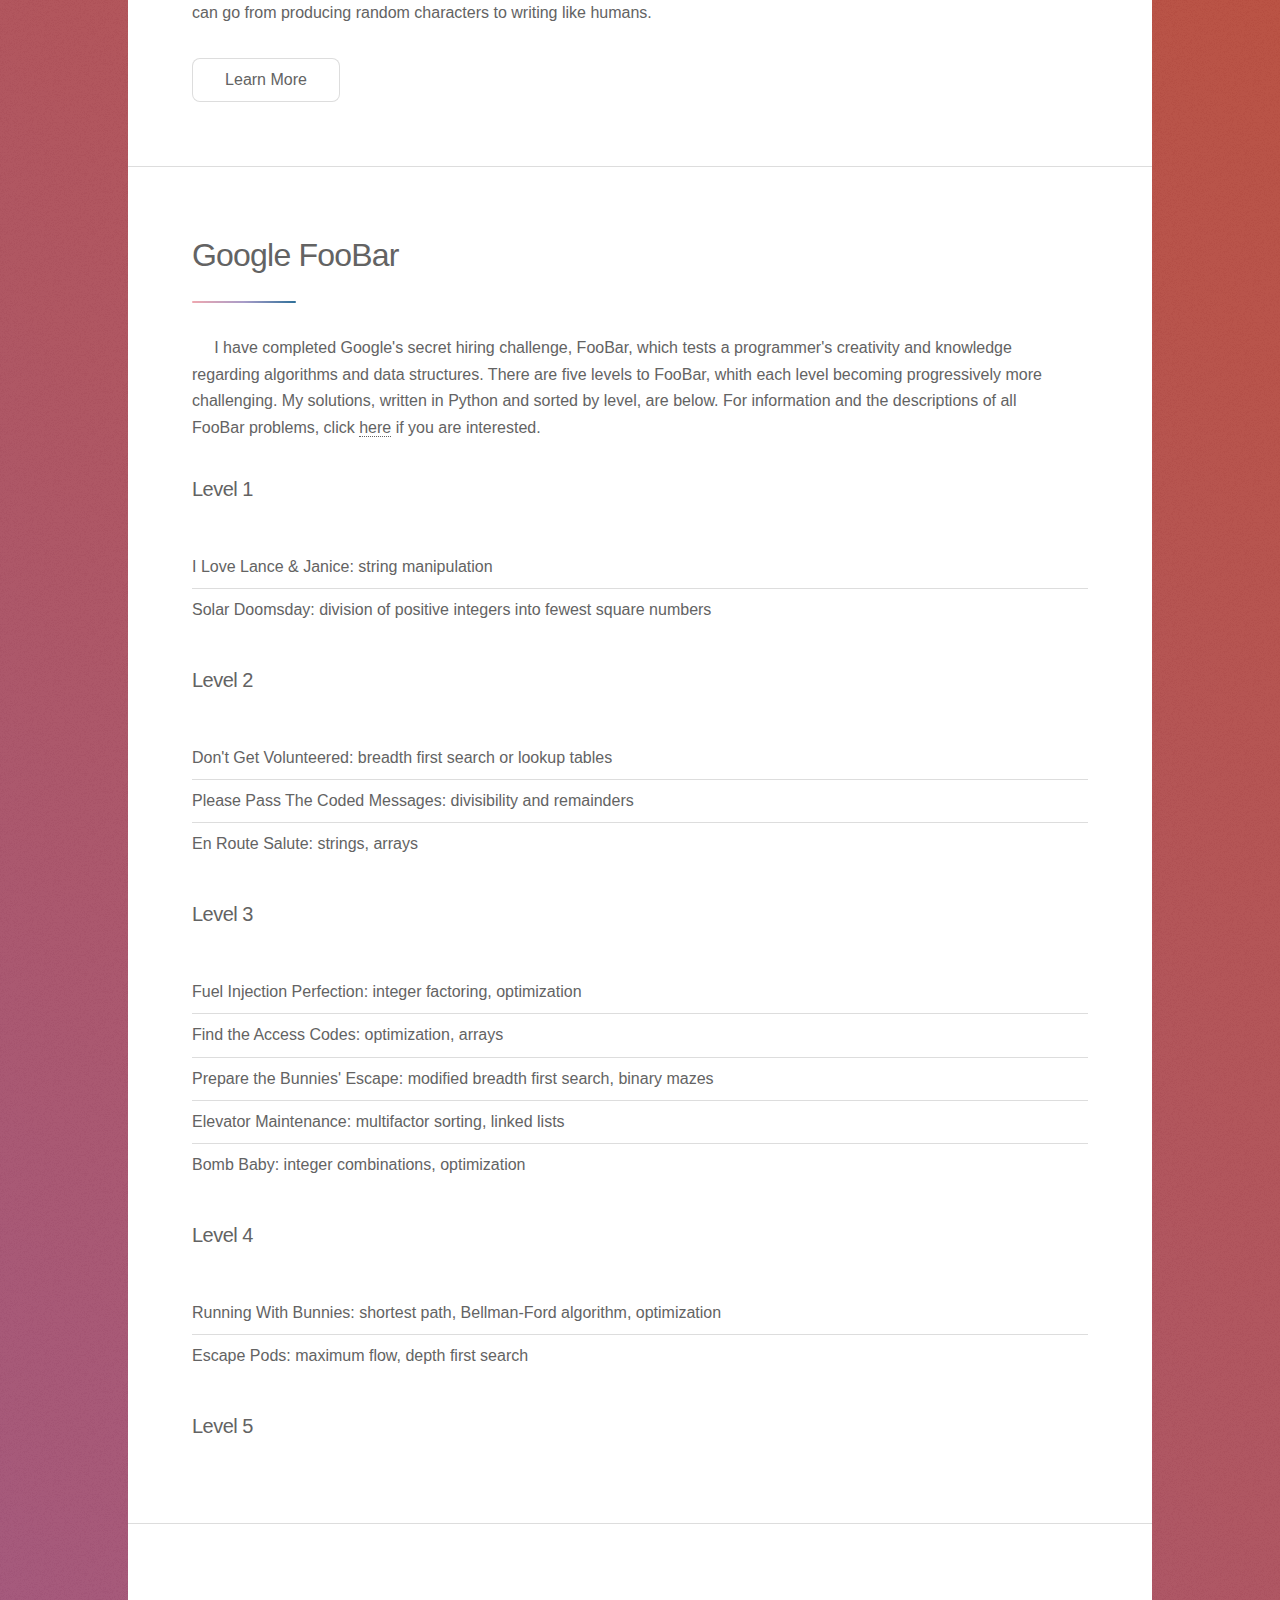
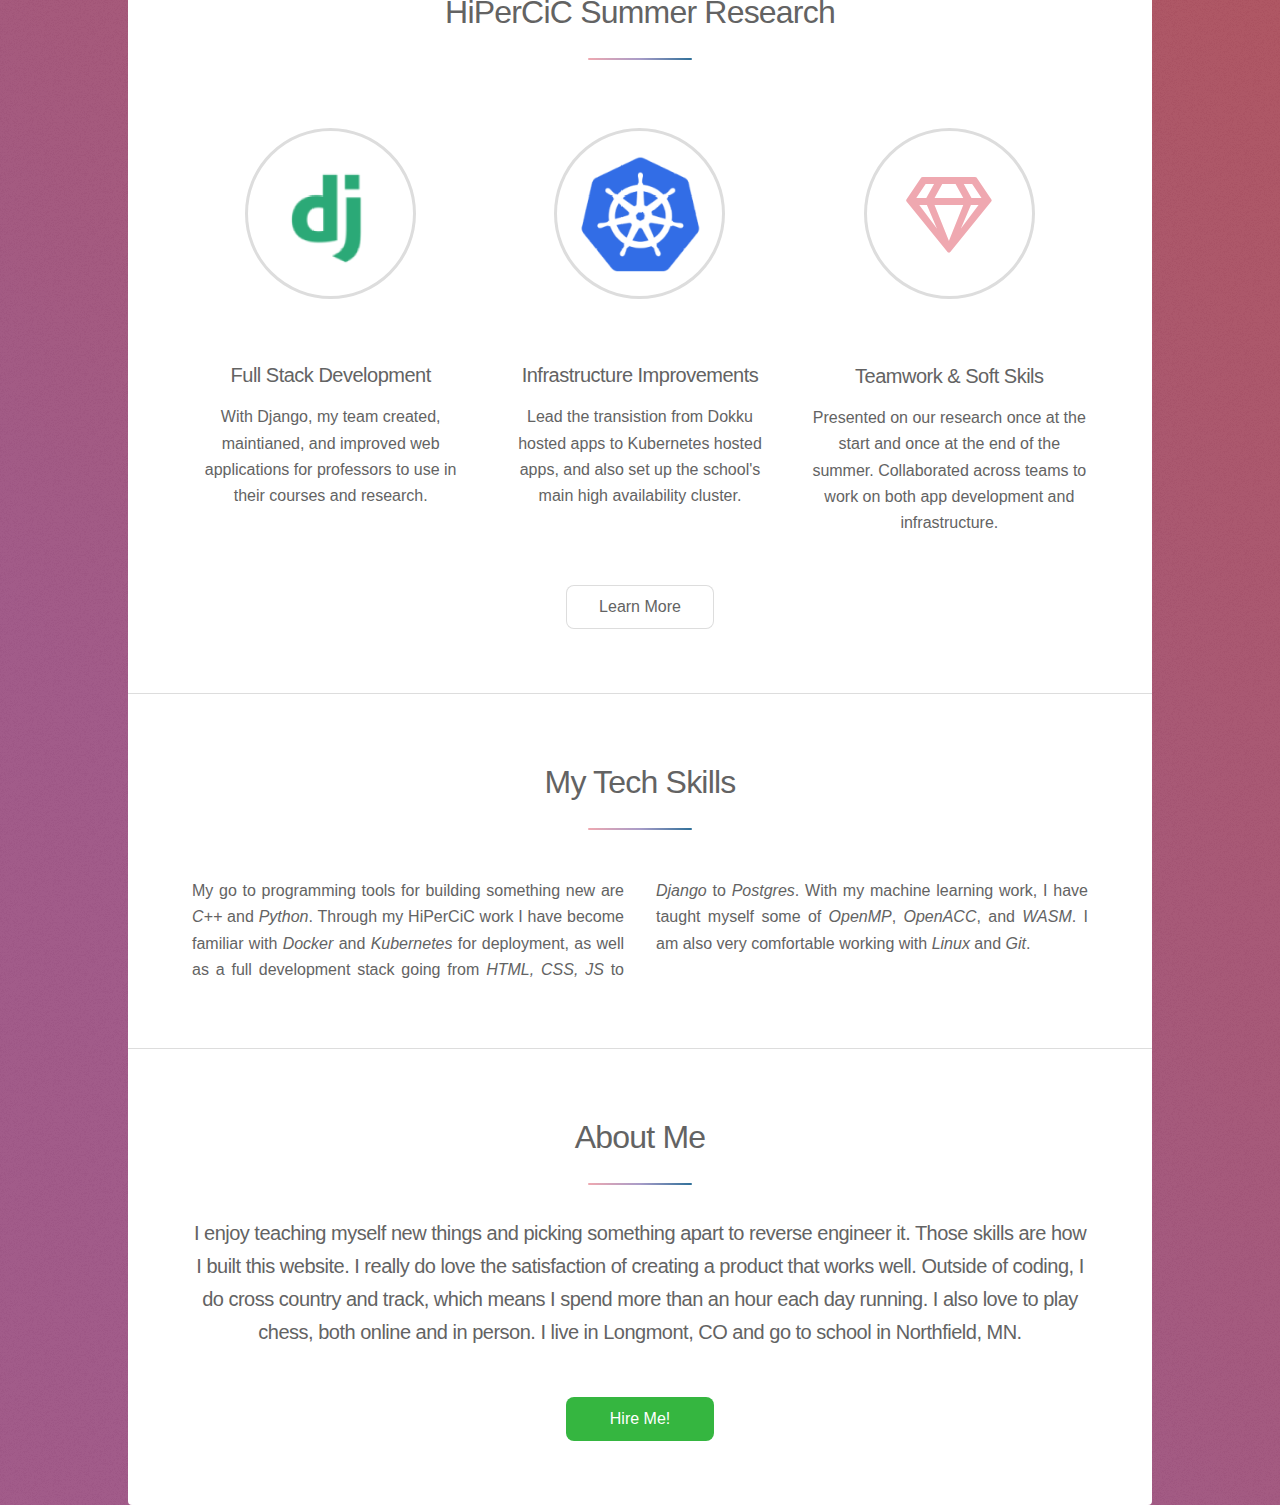
==== commit 6ded3e7d: "update" ====
--- a/index.html
+++ b/index.html
@@ -6,7 +6,7 @@
 -->
 <html>
 	<head>
-		<title>Eliott Cassidy, Web Developer</title>
+		<title>Eliott Cassidy, Software Engineer</title>
 		<meta charset="utf-8" />
 		<meta name="viewport" content="width=device-width, initial-scale=1, user-scalable=no" />
 		<link rel="stylesheet" href="assets/css/main.css" />
@@ -34,13 +34,14 @@
 						</style>
 						<h1>Eliott Cassidy</h1>
 						<h3>Full Stack Development and System Administration<br />
-						Majoring in C.S. and Math at <a target="_blank" href="https://stolaf.edu">St. Olaf College</a></h3>
+						Majoring in Computer Science and Math at <a target="_blank" href="https://stolaf.edu">St. Olaf College</a></h3>
 					</header>
 
 				<!-- Nav -->
 					<nav id="nav">
 						<ul>
 							<li><a href="#projects" class="active">Projects</a></li>
+							<li><a href="#algorithms">Algorithms</a></li>
 							<li><a href="#experience">Experience</a></li>
 							<li><a href="#technologies">Technologies</a></li>
 							<li><a href="#about_me">About Me</a></li>
@@ -50,7 +51,7 @@
 				<!-- Main -->
 					<div id="main">
 
-						<!-- Introduction -->
+						<!-- Interactive Projects -->
 							<section id="projects" class="main projects">
 								<div class="spotlight">
 									<div class="content">
@@ -58,22 +59,99 @@
 											<h2>C++ Neural Network</h2>
 										</header>
 										<p style="margin-right: 20px;">&nbsp&nbsp&nbsp&nbsp This Neural Network, along with its various applications, was built in two weeks as the final project of a class. First, we built the Node, Layer, and Network classes. Then once a network could back-propagate, we applied it to various tasks, like the Connect Four game here. A year later, I ported the C++ to Web Assembly so that it can be run in a local browser. Credit to my talented partner <a target="_blank" href="https://github.com/lukemalek">Luke Malek</a>, as this project would not be here today without his work.<br/>
-										&nbsp&nbsp&nbsp&nbsp Note that the network you are playing is quite limited in size and training time, so please be gentle. If you don't beat it right away, you will see that it likes to win vertically, and is also absolutely terrible at winning diagonally. Sometimes it will even block your wins.</p>
+										&nbsp&nbsp&nbsp&nbsp Note that the network you are playing is quite limited in size and training time, so please be gentle. If you don't beat it right away, you will see that it likes to win vertically, but is absolutely terrible at winning diagonally. Sometimes it will even block your wins.</p>
 										<ul class="actions">
 											<li><a href="neural_net_info.html" class="button">Learn More</a></li>
 										</ul>
 										<header  class="major">
 											<h2>Generative Adversarial Network C++</h2>
 										</header>
-										<p>This GAN is actually a combination of two neural networks built using our network class in C++. The first net is the discriminator, which is given either a sentence from a book or just a random string of characters and learns to classify between the two. Once the discriminator is trained, the generator network takes random input and begins producing strings of text to give to the discriminator. If those string of text look like sentences and the discriminator is "fooled", then the discriminator learns. On the other hand, if the discriminator correctly identifies the sentence as fake, then the generator learns. As each get better at identifying and producing fake sentences, respectively, then the overally quality of the sentences will improve. With enough training time, resources, and well setup networks, GAN's can go from producing random characters to writing like humans.</p>
+										<p>This GAN is actually a combination of two neural networks built using our network class in C++. The first net is the discriminator, which is given either a sentence from a book or just a random string of characters and learns to classify between the two. Once the discriminator is trained, the generator network takes random input and begins producing strings of text to give to the discriminator. If those strings of text look like sentences and the discriminator is "fooled", then the discriminator learns. On the other hand, if the discriminator correctly identifies the sentence as fake, then the generator learns. As each get better at identifying and producing fake sentences, respectively, then the overally quality of the sentences will improve. With enough training time, resources, and well setup networks, GAN's can go from producing random characters to writing like humans.</p>
 										<ul class = "actions">
 											<li><a href="neural_net_info.html" class="button">Learn More</a></li>
+										</ul>
 									</div>
 									<span id="DivNNdemo"></span>
 								</div>
 							</section>
 
-						<!-- First Section -->
+							<!-- Algorithms -->
+							<script>
+								function showFoobarCode(name) {
+									if(document.getElementById(name).hidden == true){
+										var toBeHidden = document.getElementsByClassName("FBcode");
+										for (i = 0; i < toBeHidden.length; i++) {
+   											toBeHidden[i].hidden = true;
+										}
+										document.getElementById(name).hidden = false;
+									}
+									else{
+										var toBeHidden = document.getElementsByClassName("FBcode");
+										for (i = 0; i < toBeHidden.length; i++) {
+   											toBeHidden[i].hidden = true;
+										}
+									}
+								}
+							</script>
+							<section class="main projects">
+								<div id ="algorithms" class="spotlight">
+									<div class="content">
+										<header class="major">
+											<h2>Google FooBar</h2>
+										</header>
+										<p style="margin-right: 20px;">&nbsp&nbsp&nbsp&nbsp I have completed Google's secret hiring challenge, FooBar, which tests a programmer's creativity and knowledge regarding algorithms and data structures. There are five levels to FooBar, whith each level becoming progressively more challenging. My solutions, written in Python and sorted by level, are below. For information and the descriptions of all FooBar problems, click <a href="https://github.com/tssovi/google-foobar-challenge" target="_blank" >here</a> if you are interested.</p>
+									</div>
+								</div>
+								<header class="major">
+									<p>Level 1</p>
+								</header>
+								<ul class="alt">
+									<li class= "dropdown" onclick="showFoobarCode('FB:i-love-lance-and-janice')">I Love Lance & Janice: string manipulation</li>
+									<li hidden id="FB:i-love-lance-and-janice" class ="FBcode"><p><i>Input:</i> a string <code>x</code> </br><i>Output:</i> the same string with the lowercase letters swapped </br><i>Example:</i> <code>solution("ab7Cz")</code> returns <code>"zy7Ca"</code></p><script src="https://gist.github.com/cassid1/c219122e76ede1048aba2c5285077543.js?file=i-love-lance-and-janice.py"></script></li>
+									<li class= "dropdown" onclick="showFoobarCode('FB:solar-doomsday')">Solar Doomsday: division of positive integers into fewest square numbers</li>
+									<li hidden id="FB:solar-doomsday" class ="FBcode"><p><i>Input:</i> a positive integer <code>n</code> </br><i>Output:</i> a list of the fewest possible square numbers that sum to <code>n</code>, sorted in descending order</br><i>Example:</i> <code>solution(55)</code> returns <code>[7,4,1,1]</code></p><script src="https://gist.github.com/cassid1/c219122e76ede1048aba2c5285077543.js?file=solar-doomsday.py"></script></li>
+								</ul>
+								<header class="major">
+									<p>Level 2</p>
+								</header>
+								<ul class="alt">
+									<li class= "dropdown" onclick="showFoobarCode('FB:dont-get-volunteered')">Don't Get Volunteered: breadth first search or lookup tables</li>
+									<li hidden id="FB:dont-get-volunteered" class ="FBcode"><p><i>Input:</i> a pair of integers <code>src</code> and <code>dest</code> from 0 to 63 inclusive, representing squares on a chess board </br><i>Output:</i> the minimum number of knight moves required to go from one square to another</br><i>Example:</i> <code>solution(19,36)</code> returns <code>1</code></p><script src="https://gist.github.com/cassid1/c219122e76ede1048aba2c5285077543.js?file=dont-get-volunteered.py"></script></li>
+									<li class= "dropdown" onclick="showFoobarCode('FB:please-pass-the-coded-messages')">Please Pass The Coded Messages: divisibility and remainders</li>
+									<li hidden id="FB:please-pass-the-coded-messages" class ="FBcode"><p><i>Input:</i> a list of digits <code>l</code> from 0 to 9 inclusive</br><i>Output:</i> the largest possible number that can be constructed from those digits that is divisible by 3</br><i>Example:</i> <code>solution([3, 1, 4, 1, 5, 9])</code> returns <code>94311</code></p><script src="https://gist.github.com/cassid1/c219122e76ede1048aba2c5285077543.js?file=please-pass-the-coded-messages.py"></script></li>
+									<li class= "dropdown" onclick="showFoobarCode('FB:en-route-salute')">En Route Salute: strings, arrays</li>
+									<li hidden id="FB:en-route-salute" class ="FBcode"><p><i>Input:</i> a string <code>s</code> containing the characters &lt , &gt, and - </br><i>Output:</i> the number of salutes; a &lt is thought of as moving leftward through the string, and a &gt moves rightward, and when a &lt and a $gt pass eachother, two salutes occur</br><i>Example:</i> <code>solution("--&lt----&lt---&gt&gt-&lt---")</code> returns <code>4</code></p><script src="https://gist.github.com/cassid1/c219122e76ede1048aba2c5285077543.js?file=en-route-salute.py"></script></li>
+								</ul>
+								<header class="major">
+									<p>Level 3</p>
+								</header>
+								<ul class="alt">
+									<li class= "dropdown" onclick="showFoobarCode('FB:fuel-injection-perfection')">Fuel Injection Perfection: integer factoring, optimization</li>
+									<li hidden id="FB:fuel-injection-perfection" class ="FBcode"><p><i>Input:</i> an integer <code>n</code> </br><i>Output:</i> the minimum number of steps required to get to 1, where a step can be adding 1, subtracting 1, or dividing the current number by 2 if it is even</br><i>Example:</i> <code>solution(15)</code> returns <code>5</code></p><script src="https://gist.github.com/cassid1/c219122e76ede1048aba2c5285077543.js?file=fuel-injection-perfection.py"></script></li>
+									<li class= "dropdown" onclick="showFoobarCode('FB:find-the-access-codes')">Find the Access Codes: optimization, arrays</li>
+									<li hidden id="FB:find-the-access-codes" class ="FBcode"><p><i>Input:</i> an array of integers <code>l</code> </br><i>Output:</i> The number of lucky triples within <code>l</code> with a lucky triple being defined as indices <code>i,j,k</code> such that <code>i</code> &lt <code>j</code> &lt <code>k</code> and <code>l[i]</code> divides <code>l[j]</code> and <code>l[j]</code> divides <code>l[k]</code> </br><i>Example:</i> <code>solution([1, 2, 3, 4, 5, 6])</code> returns <code>3</code></p><script src="https://gist.github.com/cassid1/c219122e76ede1048aba2c5285077543.js?file=find-the-access-codes.py"></script></li>
+									<li class= "dropdown" onclick="showFoobarCode('FB:prepare-the-bunnies-escape')">Prepare the Bunnies' Escape: modified breadth first search, binary mazes</li>
+									<li hidden id="FB:prepare-the-bunnies-escape" class ="FBcode"><p><i>Input:</i> a two dimensional array <code>map</code> representing a maze, with 1 being a wall and 0 being a path </br><i>Output:</i> the length of the shortest path from the top left corner of the maze to the bottom right corner, with the ability to remove one wall of your choosing</br><i>Example:</i> <code>solution([[0, 0, 0, 0, 0, 0], [1, 1, 1, 1, 1, 0], [0, 0, 0, 0, 0, 0], [0, 1, 1, 1, 1, 1], [0, 1, 1, 1, 1, 1], [0, 0, 0, 0, 0, 0]])</code> returns <code>11</code></p><script src="https://gist.github.com/cassid1/c219122e76ede1048aba2c5285077543.js?file=prepare-the-bunnies-escape.py"></script></li>
+									<li class= "dropdown" onclick="showFoobarCode('FB:elevator-maintenance')">Elevator Maintenance: multifactor sorting, linked lists</li>
+									<li hidden id="FB:elevator-maintenance" class ="FBcode"><p><i>Input:</i> an array of strings <code>l</code> where each element is a version number, dot separated, consisting of 1,2, or 3 levels, with the major version being to the left and the minor version being to the right</br><i>Output:</i> The same list <code>l</code> sorted by version number such that the leftmost version numbers are sorted first, then within a particular major verison number the middle versions are sorted, and then within each middle version the minor versions are sorted, with the assumption that an element without a type of version number should be put before an otherwise identical element with that version number</br><i>Example:</i> <code>solution(["1.11", "2.0.0", "1.2", "2", "0.1", "1.2.1", "1.1.1", "2.0"])</code> returns <code>["0.1", "1.1.1", "1.2", "1.2.1", "1.11", "2", "2.0", "2.0.0"]</code></p><script src="https://gist.github.com/cassid1/c219122e76ede1048aba2c5285077543.js?file=elevator-maintenance.py"></script></li>
+									<li class= "dropdown" onclick="showFoobarCode('FB:bomb-baby')">Bomb Baby: integer combinations, optimization</li>
+									<li hidden id="FB:bomb-baby" class ="FBcode"><p><i>Input:</i> a pair of strings <code>m</code> and <code>f</code> that will each represent an integer</br><i>Output:</i> Starting with 1 and 1, and being able to add the value of either number to the other repeatedly, return the minimum number of steps to transform 1 and 1 to <code>m</code> and <code>f</code> in the form of a string, or return the string <code>'impossible'</code> if they cannot be reached</br><i>Example:</i> <code>solution('4', '7')</code> returns <code>4</code></p><script src="https://gist.github.com/cassid1/c219122e76ede1048aba2c5285077543.js?file=bomb-baby.py"></script></li>
+								</ul>
+								<header class="major">
+									<p>Level 4</p>
+								</header>
+								<ul class="alt">
+									<li class= "dropdown" onclick="showFoobarCode('FB:running-with-bunnies')">Running With Bunnies: shortest path, Bellman-Ford algorithm, optimization</li>
+									<li hidden id="FB:running-with-bunnies" class ="FBcode"><p><i>Input:</i> a square matrix <code>times</code> represeneting the time taken to go from a row number to a column number and  an integer <code>time</code> represetning the total time at start </br><i>Output:</i> A run is started from position 0 and you may move to other positions according to <code>times</code>, but must reach the position with the largest value while time is non-negative, with the objecctive of reaching as many unique positions as possible while still completing the run; return an array of all unique positions, other than the largest and smallest, that make up the greatest possible array size, with one subtracted from all their values, and if multiple solutions of the largest length exist continuously sort them by smallest value until there is one and return that</br><i>Example:</i> <code>solution([[0, 1, 1, 1, 1], [1, 0, 1, 1, 1], [1, 1, 0, 1, 1], [1, 1, 1, 0, 1], [1, 1, 1, 1, 0]], 3)</code> returns <code>[0,1]</code></p><script src="https://gist.github.com/cassid1/c219122e76ede1048aba2c5285077543.js?file=running-with-bunnies.py"></script></li>
+									<li class= "dropdown" onclick="showFoobarCode('FB:escape-pods')">Escape Pods: maximum flow, depth first search</li>
+									<li hidden id="FB:escape-pods" class ="FBcode"><p><i>Input:</i> a square matrix <code>path</code> representing the maximum flow from a row number to a column number, and a list of integers <code>entrances</code> and a list of integers <code>exits</code> such that the two lists are disjoint, and are also locations represented in the matrix </br><i>Output:</i>the maximum flow that can arrive at <code>exits</code> with an unlimited supply at <code>entrances</code>. </br><i>Example:</i> <code>solution([0, 1], [4, 5], [[0, 0, 4, 6, 0, 0], [0, 0, 5, 2, 0, 0], [0, 0, 0, 0, 4, 4], [0, 0, 0, 0, 6, 6], [0, 0, 0, 0, 0, 0], [0, 0, 0, 0, 0, 0]])</code> returns <code>16</code></p><script src="https://gist.github.com/cassid1/c219122e76ede1048aba2c5285077543.js?file=escape-pods.py"></script></li>
+								</ul>
+								<header class="major">
+									<p>Level 5</p>
+								</header>
+							</section>
+
+						<!-- Work Experince -->
 							<section id="experience" class="main special">
 								<header class="major">
 									<h2>HiPerCiC Summer Research</h2>
@@ -102,12 +180,14 @@
 								</footer>
 							</section>
 
-						<!-- Second Section--->
+						<!-- Skills --->
 							<section id="technologies" class="main special">
 								<header class="major">
 									<h2>My Tech Skills</h2>
+									<!--
 									<p>I'm passionate about learning, making cool things,<br />
 									and sharing them with the world!</p>
+									-->
 								</header>
 								<!--
 								<ul class="statistics">
@@ -143,11 +223,11 @@
 								--->
 							</section>
 						
-						<!-- Get Started -->
+						<!-- About Me -->
 							<section id="about_me" class="main special">
 								<header class="major">
 									<h2>About Me</h2>
-									<p>I enjoy teaching myself new skills and picking something apart to reverse engineer it.
+									<p>I enjoy teaching myself new things and picking something apart to reverse engineer it.
 										Those skills are how I built this website.  I really do love the satisfaction of creating a product that works well.
 										Outside of coding, I do cross country and track, which means I spend more than an hour each day running.
 										I also love to play chess, both online and in person. I live in Longmont, CO and go to school in Northfield, MN.</p>
--- a/assets/css/main.css
+++ b/assets/css/main.css
@@ -3841,4 +3841,7 @@
 	#allConnect4Content {
 		margin-bottom: 5em !important;
 	}
-}+}
+li.dropdown:hover {
+	background-color: #eaedf0e1;
+}
